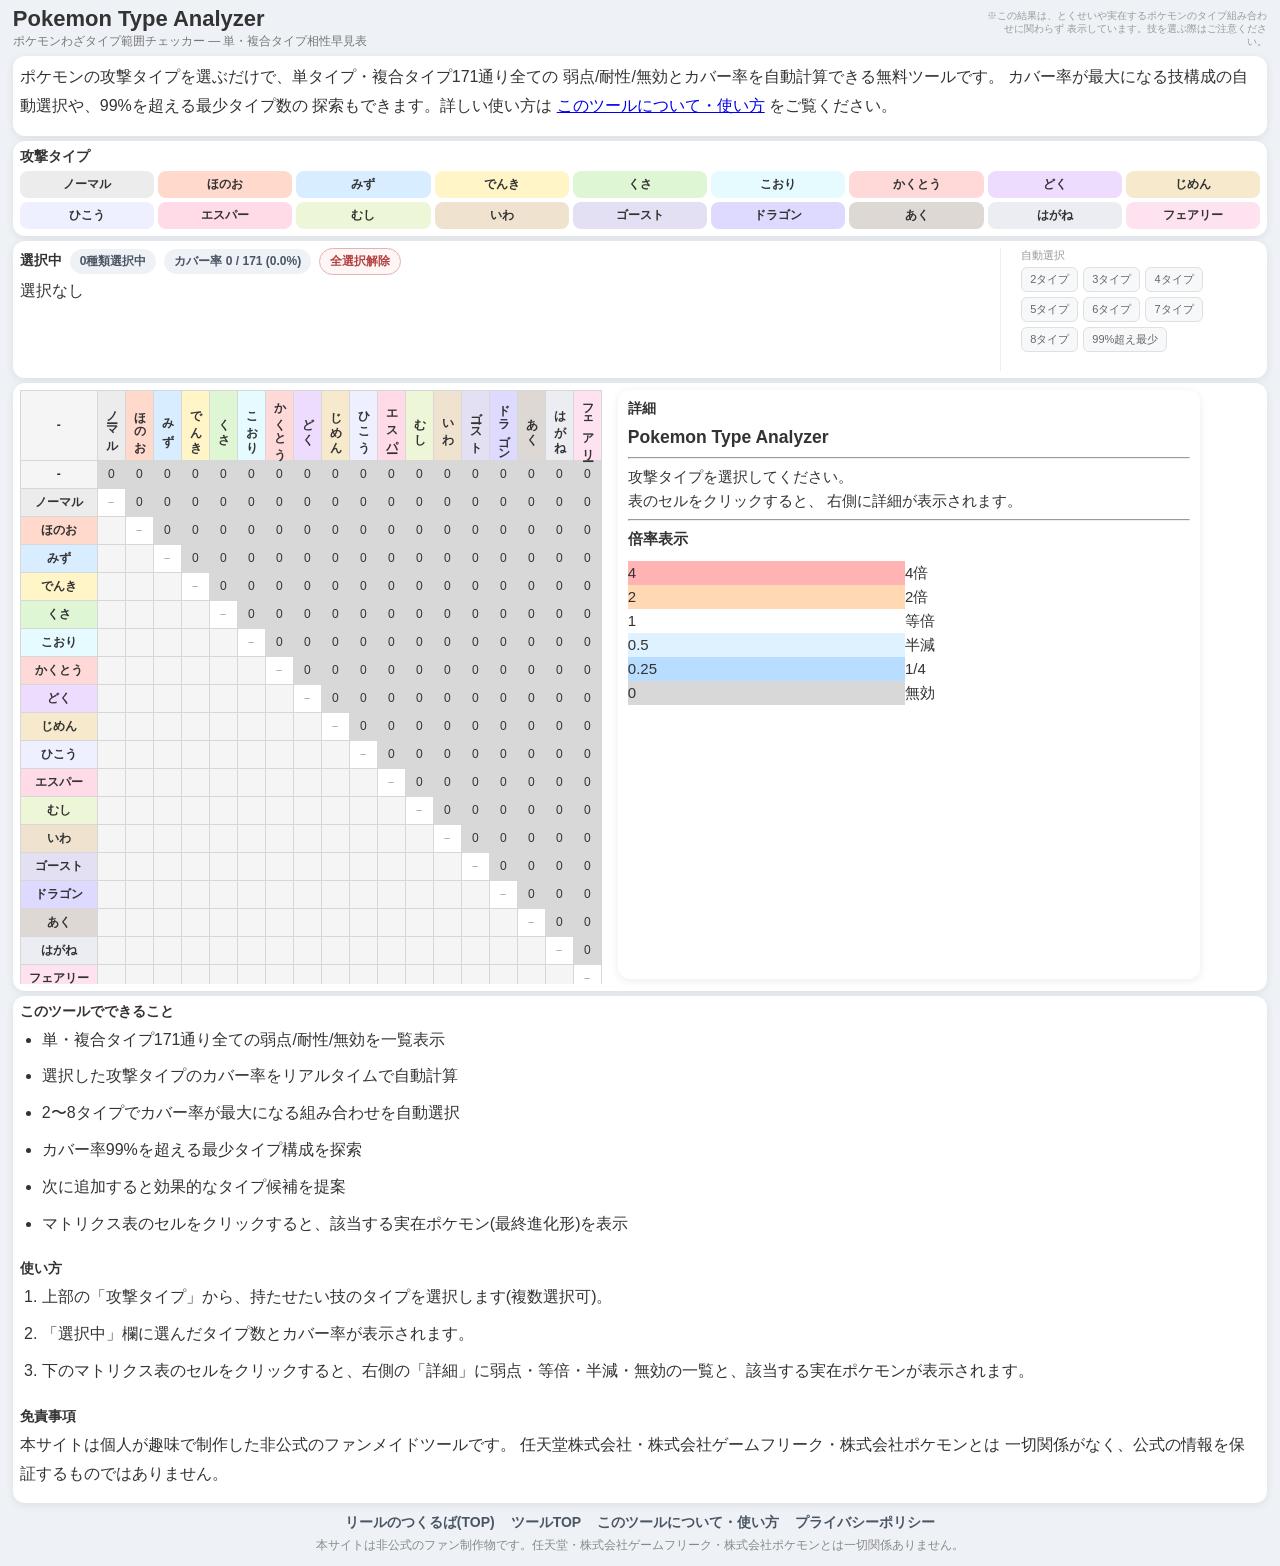
==== index.html @ 5308da20 "Highlight coverage-optimization features and suggest next best type Adds intro copy and a features/u" ====
<!DOCTYPE html>
<html lang="ja">
<head>
<meta charset="UTF-8">
<meta name="viewport" content="width=device-width, initial-scale=1.0">
<!-- Google tag (gtag.js) -->
<script async src="https://www.googletagmanager.com/gtag/js?id=G-6WRK5VPD4Z"></script>
<script>
  window.dataLayer = window.dataLayer || [];
  function gtag(){dataLayer.push(arguments);}
  gtag('js', new Date());

  gtag('config', 'G-6WRK5VPD4Z');
</script>
<title>ポケモンわざタイプ範囲チェッカー(Pokemon Type Analyzer)| 単・複合タイプ相性早見表</title>
<meta name="description" content="ポケモンわざタイプ範囲チェッカーは、単タイプ・複合タイプ171通り全ての弱点/耐性/無効とカバー率を一覧表示するだけでなく、カバー率が最大になる技構成や99%を超える最少タイプ数を自動計算できる無料ツールです。">
<meta property="og:title" content="ポケモンわざタイプ範囲チェッカー(Pokemon Type Analyzer)">
<meta property="og:description" content="タイプ相性の一覧表示に加え、カバー率が最大になる技構成を自動計算できる無料ツール。">
<meta property="og:type" content="website">
<meta property="og:locale" content="ja_JP">
<link rel="stylesheet" href="style.css">
<script async src="https://pagead2.googlesyndication.com/pagead/js/adsbygoogle.js?client=ca-pub-9344731255606661"
     crossorigin="anonymous"></script>
</head>
<body>

<div class="container">

<header>
    <div>
        <h1>Pokemon Type Analyzer</h1>
        <p class="site-subtitle">ポケモンわざタイプ範囲チェッカー — 単・複合タイプ相性早見表</p>
    </div>
    <p class="header-note">
        ※この結果は、とくせいや実在するポケモンのタイプ組み合わせに関わらず
        表示しています。技を選ぶ際はご注意ください。
    </p>
</header>

<section class="card page-content">
    <p>
        ポケモンの攻撃タイプを選ぶだけで、単タイプ・複合タイプ171通り全ての
        弱点/耐性/無効とカバー率を自動計算できる無料ツールです。
        カバー率が最大になる技構成の自動選択や、99%を超える最少タイプ数の
        探索もできます。詳しい使い方は
        <a href="about.html">このツールについて・使い方</a>
        をご覧ください。
    </p>
</section>

<section class="card">
    <h2>攻撃タイプ</h2>
    <div id="type-list"></div>
</section>

<section class="card">
    <div class="selected-panel">

        <div class="selected-main">
            <div class="selected-header">
                <h2>選択中</h2>
                <span id="selected-count" class="info-badge">0種類選択中</span>
                <span id="selected-coverage-inline" class="info-badge">カバー率 0 / 171 (0.0%)</span>
                <button id="clear-selection" class="clear-button">全選択解除</button>
            </div>
            <div id="selected-types">選択なし</div>
            <div id="suggestion-area" class="suggestion-area"></div>
        </div>

        <div class="auto-select-panel">
            <div class="auto-select-title">自動選択</div>
            <div id="auto-select-list" class="auto-select-list">
                <button class="auto-select-button" data-size="2" title="2タイプで最大カバー率">2タイプ</button>
                <button class="auto-select-button" data-size="3" title="3タイプで最大カバー率">3タイプ</button>
                <button class="auto-select-button" data-size="4" title="4タイプで最大カバー率">4タイプ</button>
                <button class="auto-select-button" data-size="5" title="5タイプで最大カバー率">5タイプ</button>
                <button class="auto-select-button" data-size="6" title="6タイプで最大カバー率">6タイプ</button>
                <button class="auto-select-button" data-size="7" title="7タイプで最大カバー率">7タイプ</button>
                <button class="auto-select-button" data-size="8" title="8タイプで最大カバー率">8タイプ</button>
                <button id="auto-select-threshold" class="auto-select-button" title="カバー率99%を超える最少構成">99%超え最少</button>
            </div>
            <p id="auto-select-status" class="auto-select-status"></p>
        </div>

    </div>
</section>

<section class="card">

    <div class="matrix-wrapper">

        <div id="matrix-panel">
            <table id="matrix-table"></table>
        </div>

        <div id="detail-panel" class="card">

            <h2>詳細</h2>

            <div id="detail">
                表のセルをクリックしてください。
            </div>

        </div>

    </div>

</section>

<section class="card page-content">

    <h2>このツールでできること</h2>
    <ul>
        <li>単・複合タイプ171通り全ての弱点/耐性/無効を一覧表示</li>
        <li>選択した攻撃タイプのカバー率をリアルタイムで自動計算</li>
        <li>2〜8タイプでカバー率が最大になる組み合わせを自動選択</li>
        <li>カバー率99%を超える最少タイプ構成を探索</li>
        <li>次に追加すると効果的なタイプ候補を提案</li>
        <li>マトリクス表のセルをクリックすると、該当する実在ポケモン(最終進化形)を表示</li>
    </ul>

    <h2>使い方</h2>
    <ol>
        <li>上部の「攻撃タイプ」から、持たせたい技のタイプを選択します(複数選択可)。</li>
        <li>「選択中」欄に選んだタイプ数とカバー率が表示されます。</li>
        <li>下のマトリクス表のセルをクリックすると、右側の「詳細」に弱点・等倍・半減・無効の一覧と、該当する実在ポケモンが表示されます。</li>
    </ol>

    <h2>免責事項</h2>
    <p>
        本サイトは個人が趣味で制作した非公式のファンメイドツールです。
        任天堂株式会社・株式会社ゲームフリーク・株式会社ポケモンとは
        一切関係がなく、公式の情報を保証するものではありません。
    </p>

</section>

<footer class="site-footer">
    <nav>
        <a href="https://riki-riki-szk.github.io/">リールのつくるば(TOP)</a>
        <a href="index.html">ツールTOP</a>
        <a href="about.html">このツールについて・使い方</a>
        <a href="privacy.html">プライバシーポリシー</a>
    </nav>
    <p class="footer-note">本サイトは非公式のファン制作物です。任天堂・株式会社ゲームフリーク・株式会社ポケモンとは一切関係ありません。</p>
</footer>

</div>

<script src="data/typeChart.js"></script>
<script src="engine.js"></script>
<script src="script.js"></script>

</body>
</html>
---- style.css ----
body{background:#eef2f7;font-family:'Yu Gothic UI','Meiryo',sans-serif;color:#333;}*{margin:0;padding:0;box-sizing:border-box}.container{width:98%;max-width:1800px;margin:6px auto}header{display:flex;flex-wrap:wrap;justify-content:space-between;align-items:center;gap:8px;margin-bottom:6px}h1{font-size:clamp(16px,3vw,22px)}.site-subtitle{font-size:clamp(10px,1.3vw,12px);color:#777;margin-top:1px}.header-note{font-size:10px;color:#999;max-width:280px;text-align:right;line-height:1.3}.card{background:#fff;margin-bottom:5px;padding:7px;border-radius:12px;box-shadow:0 2px 8px rgba(0,0,0,.08)}h2{font-size:14px;margin-bottom:5px}#type-list{display:grid;grid-template-columns:repeat(9,1fr);gap:4px}.type-button{border:none;border-radius:8px;padding:5px;cursor:pointer;font-weight:bold;transition:.15s;color:#333;font-size:12px}.type-button:hover{transform:scale(1.03)}.type-button.active{outline:3px solid #444}.normal{background:#ececec}.fire{background:#ffd9cc}.water{background:#d8edff}.electric{background:#fff5c7}.grass{background:#dff6d5}.ice{background:#e5fbff}.fighting{background:#ffd8d8}.poison{background:#eedcff}.ground{background:#f7e9cb}.flying{background:#eef0ff}.psychic{background:#ffdbe7}.bug{background:#edf7d7}.rock{background:#efe3cf}.ghost{background:#e4e0f4}.dragon{background:#ddd9ff}.dark{background:#ddd8d4}.steel{background:#ebedf2}.fairy{background:#ffe2ef}#selected-types{min-height:28px;display:flex;flex-wrap:wrap;gap:6px}.selected-chip{color:#333;border-radius:16px;padding:4px 10px;cursor:pointer;transition:.15s;font-weight:bold;font-size:13px}.selected-chip:hover{filter:brightness(0.93)}.selected-header{display:flex;flex-wrap:wrap;align-items:center;gap:8px;margin-bottom:6px}.selected-header h2{margin-bottom:0}.info-badge{background:#eef2f7;color:#4b5563;font-size:12px;font-weight:bold;padding:4px 10px;border-radius:14px;white-space:nowrap}.clear-button{border:1px solid #e0b4b4;border-radius:14px;padding:4px 10px;font-size:12px;font-weight:bold;background:#fff5f5;color:#b34343;cursor:pointer;transition:.15s;white-space:nowrap}.clear-button:hover{background:#ffe8e8}.matrix-wrapper{display:flex;gap:16px;align-items:stretch}#matrix-panel{flex:0 1 auto;overflow:auto;max-height:min(66vh,700px)}#detail-panel{flex:1;position:sticky;top:10px;max-height:min(66vh,700px);overflow:auto;padding:10px}#matrix-table{border-collapse:collapse;font-size:clamp(10px,1.2vw,12px);width:max-content}#matrix-table th,#matrix-table td{width:clamp(22px,3.1vw,28px);height:clamp(22px,3.1vw,28px);border:1px solid #d7d7d7;text-align:center;vertical-align:middle;white-space:nowrap}#matrix-table th.col-header{writing-mode:vertical-rl;text-orientation:mixed;height:auto;padding:4px 2px;letter-spacing:1px}#matrix-table th:first-child{width:auto;white-space:nowrap;padding:0 8px}#matrix-table td{cursor:pointer;user-select:none}#matrix-table td:hover{outline:2px solid #4285f4;outline-offset:-2px}#matrix-table th{position:sticky;top:0;z-index:2}#matrix-table th:first-child{left:0;z-index:3}#matrix-table td:first-child{position:sticky;left:0;font-weight:bold;z-index:1}.corner-cell{background:#f5f5f5}.multiplier4{background:#ffb3b3}.multiplier2{background:#ffd9b3}.multiplier1{background:#fff}.multiplier05{background:#dff2ff}.multiplier025{background:#b9ddff}.multiplier0{background:#d8d8d8}#detail{line-height:1.6;font-size:15px}#detail h3{margin-bottom:4px}#detail hr{margin:6px 0}.detail-group-title{font-size:13px;color:#777;margin-top:8px;margin-bottom:4px}.detail-grid{display:grid;grid-template-columns:repeat(3,1fr);gap:6px}.detail-cell{border-radius:8px;padding:6px 10px;display:flex;justify-content:space-between;align-items:center;font-size:13px;font-weight:bold;border:1px solid rgba(0,0,0,.06)}.detail-cell .detail-value{font-size:12px}.site-footer{margin-top:5px;padding:6px 0;text-align:center}.site-footer nav{display:flex;flex-wrap:wrap;justify-content:center;gap:16px;margin-bottom:5px}.site-footer nav a{color:#4b5563;text-decoration:none;font-size:14px;font-weight:bold}.site-footer nav a:hover{text-decoration:underline}.footer-note{font-size:12px;color:#888}.page-content h2{margin-top:22px}.page-content h2:first-child{margin-top:0}.page-content p,.page-content li{line-height:1.8;margin-bottom:8px}.page-content ul,.page-content ol{padding-left:22px;margin-bottom:12px}.back-link{display:inline-block;margin-bottom:12px;color:#4b5563;font-weight:bold;text-decoration:none}.back-link:hover{text-decoration:underline}.selected-panel{display:flex;gap:16px;align-items:flex-start;flex-wrap:wrap}.selected-main{flex:1;min-width:220px}.auto-select-panel{flex:0 0 auto;max-width:260px;padding-left:20px;border-left:1px solid #eee}.auto-select-title{font-size:11px;color:#999;margin-bottom:4px}.auto-select-list{display:flex;flex-wrap:wrap;gap:5px}.auto-select-button{border:1px solid #e0e0e0;border-radius:6px;padding:4px 8px;cursor:pointer;font-size:11px;background:#f7f8fa;color:#666;transition:.15s}.auto-select-button:hover{background:#eef0f4;color:#333}.auto-select-status{margin-top:5px;font-size:11px;color:#999;min-height:14px}.pokemon-list{display:flex;flex-wrap:wrap;gap:6px;margin-top:6px}.pokemon-chip{background:#eef2f7;color:#333;font-size:12px;font-weight:bold;padding:4px 10px;border-radius:14px}.pokemon-chip.more{background:transparent;color:#999;font-weight:normal}.external-note{margin-top:8px;font-size:10px;color:#aaa;line-height:1.4}.suggestion-area:empty{display:none}.suggestion-title{font-size:11px;color:#999;margin-top:8px;margin-bottom:4px}.suggestion-list{display:flex;flex-wrap:wrap;gap:6px}.suggestion-chip{border:none;border-radius:14px;padding:4px 10px;cursor:pointer;font-weight:bold;font-size:12px;color:#333;transition:.15s;display:flex;align-items:center;gap:5px}.suggestion-chip:hover{transform:scale(1.04)}.suggestion-percent{font-size:10px;font-weight:normal;color:#555;background:rgba(255,255,255,.6);padding:1px 5px;border-radius:8px}
@media (max-width:960px){
#type-list{grid-template-columns:repeat(6,1fr)}
.matrix-wrapper{flex-direction:column}
#matrix-panel{width:100%;max-width:100%;max-height:60vh}
#detail-panel{width:100%;min-width:0;position:static;top:auto;max-height:none;overflow:visible}
.selected-panel{flex-direction:column}
.auto-select-panel{max-width:100%;padding-left:0;border-left:none;border-top:1px solid #eee;padding-top:12px;width:100%}
}
@media (max-width:480px){
.container{width:100%;margin:8px auto;padding:0 8px}
h1{font-size:20px}
#type-list{grid-template-columns:repeat(auto-fill,minmax(70px,1fr))}
.header-note{max-width:100%;text-align:left}
}
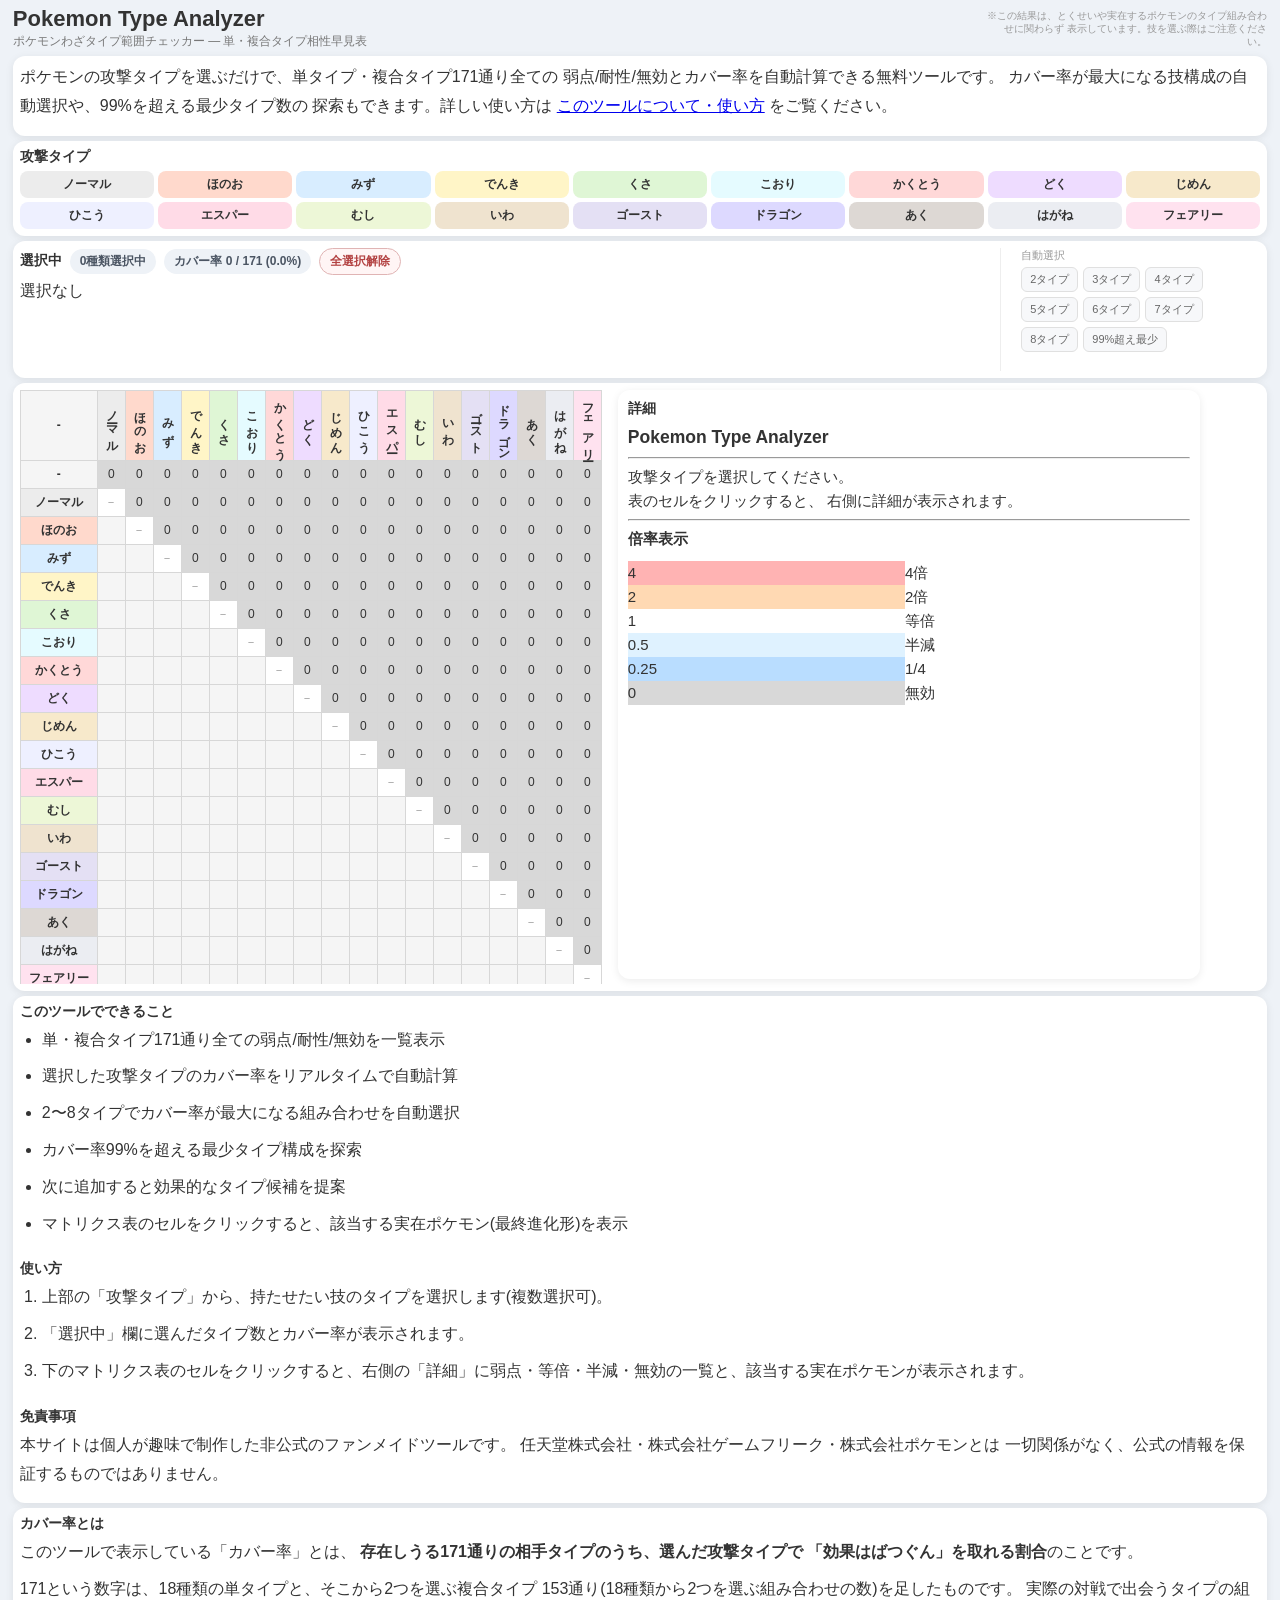
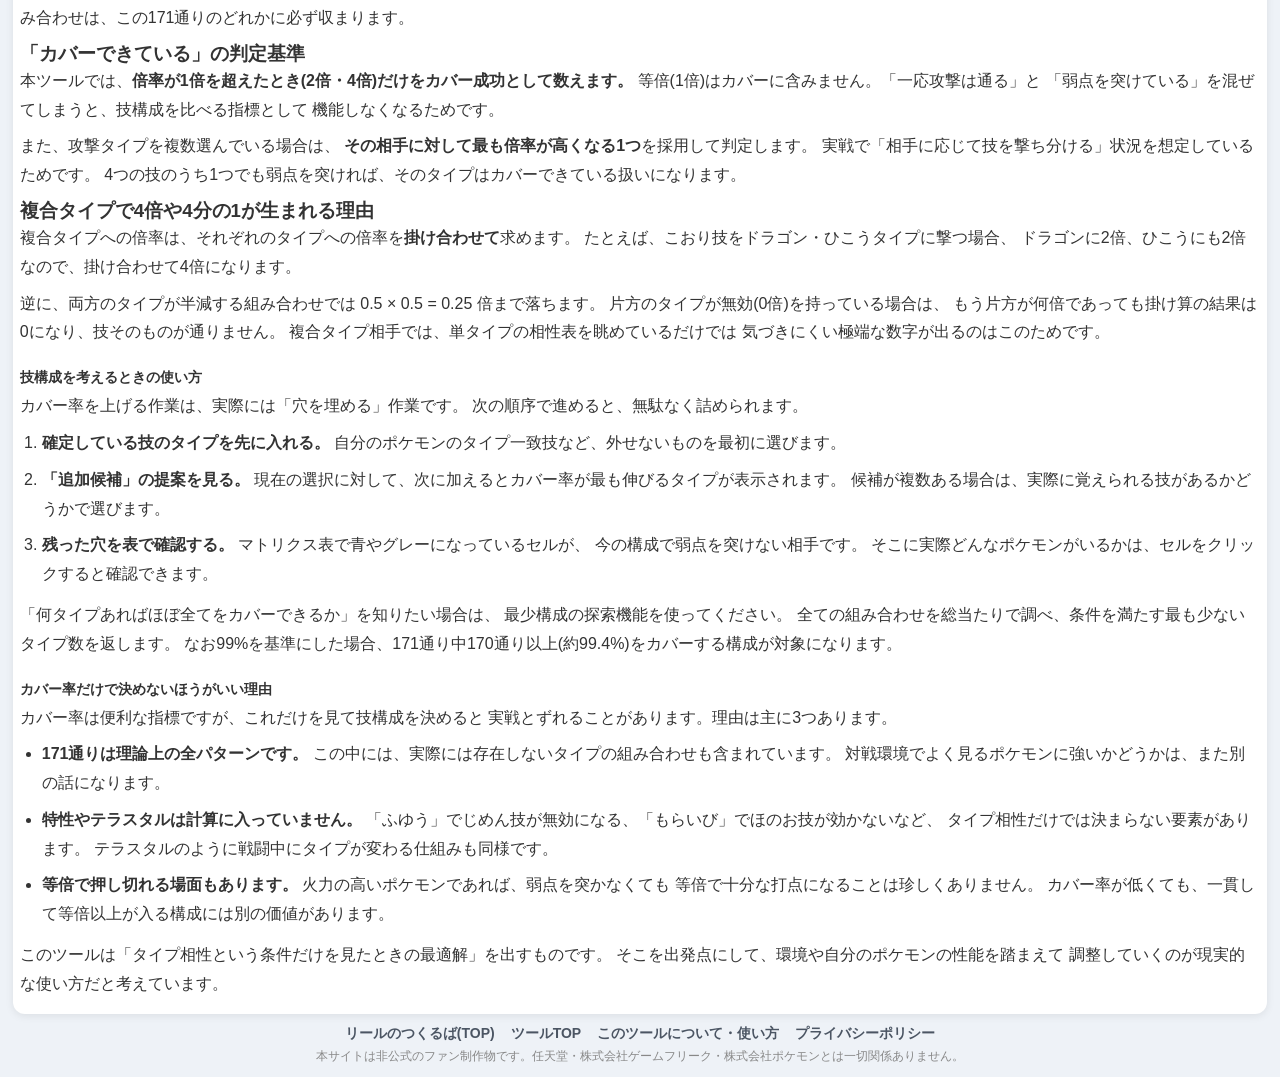
==== commit e53884a0: "ツールページにカバー率の解説を追記 AdSenseから「パブリッシャーのコンテンツを含まない画面」として ポリシー違反の指摘を受けている。ツール本体のページは読めるテキストが 929字しかなく、JSで" ====
--- a/index.html
+++ b/index.html
@@ -135,6 +135,97 @@
 
 </section>
 
+<section class="card page-content">
+
+    <h2>カバー率とは</h2>
+    <p>
+        このツールで表示している「カバー率」とは、
+        <b>存在しうる171通りの相手タイプのうち、選んだ攻撃タイプで
+        「効果はばつぐん」を取れる割合</b>のことです。
+    </p>
+    <p>
+        171という数字は、18種類の単タイプと、そこから2つを選ぶ複合タイプ
+        153通り(18種類から2つを選ぶ組み合わせの数)を足したものです。
+        実際の対戦で出会うタイプの組み合わせは、この171通りのどれかに必ず収まります。
+    </p>
+
+    <h3>「カバーできている」の判定基準</h3>
+    <p>
+        本ツールでは、<b>倍率が1倍を超えたとき(2倍・4倍)だけをカバー成功として数えます。</b>
+        等倍(1倍)はカバーに含みません。「一応攻撃は通る」と
+        「弱点を突けている」を混ぜてしまうと、技構成を比べる指標として
+        機能しなくなるためです。
+    </p>
+    <p>
+        また、攻撃タイプを複数選んでいる場合は、
+        <b>その相手に対して最も倍率が高くなる1つ</b>を採用して判定します。
+        実戦で「相手に応じて技を撃ち分ける」状況を想定しているためです。
+        4つの技のうち1つでも弱点を突ければ、そのタイプはカバーできている扱いになります。
+    </p>
+
+    <h3>複合タイプで4倍や4分の1が生まれる理由</h3>
+    <p>
+        複合タイプへの倍率は、それぞれのタイプへの倍率を<b>掛け合わせて</b>求めます。
+        たとえば、こおり技をドラゴン・ひこうタイプに撃つ場合、
+        ドラゴンに2倍、ひこうにも2倍なので、掛け合わせて4倍になります。
+    </p>
+    <p>
+        逆に、両方のタイプが半減する組み合わせでは 0.5 × 0.5 = 0.25 倍まで落ちます。
+        片方のタイプが無効(0倍)を持っている場合は、
+        もう片方が何倍であっても掛け算の結果は0になり、技そのものが通りません。
+        複合タイプ相手では、単タイプの相性表を眺めているだけでは
+        気づきにくい極端な数字が出るのはこのためです。
+    </p>
+
+    <h2>技構成を考えるときの使い方</h2>
+    <p>
+        カバー率を上げる作業は、実際には「穴を埋める」作業です。
+        次の順序で進めると、無駄なく詰められます。
+    </p>
+    <ol>
+        <li><b>確定している技のタイプを先に入れる。</b>
+            自分のポケモンのタイプ一致技など、外せないものを最初に選びます。</li>
+        <li><b>「追加候補」の提案を見る。</b>
+            現在の選択に対して、次に加えるとカバー率が最も伸びるタイプが表示されます。
+            候補が複数ある場合は、実際に覚えられる技があるかどうかで選びます。</li>
+        <li><b>残った穴を表で確認する。</b>
+            マトリクス表で青やグレーになっているセルが、
+            今の構成で弱点を突けない相手です。
+            そこに実際どんなポケモンがいるかは、セルをクリックすると確認できます。</li>
+    </ol>
+    <p>
+        「何タイプあればほぼ全てをカバーできるか」を知りたい場合は、
+        最少構成の探索機能を使ってください。
+        全ての組み合わせを総当たりで調べ、条件を満たす最も少ないタイプ数を返します。
+        なお99%を基準にした場合、171通り中170通り以上(約99.4%)をカバーする構成が対象になります。
+    </p>
+
+    <h2>カバー率だけで決めないほうがいい理由</h2>
+    <p>
+        カバー率は便利な指標ですが、これだけを見て技構成を決めると
+        実戦とずれることがあります。理由は主に3つあります。
+    </p>
+    <ul>
+        <li><b>171通りは理論上の全パターンです。</b>
+            この中には、実際には存在しないタイプの組み合わせも含まれています。
+            対戦環境でよく見るポケモンに強いかどうかは、また別の話になります。</li>
+        <li><b>特性やテラスタルは計算に入っていません。</b>
+            「ふゆう」でじめん技が無効になる、「もらいび」でほのお技が効かないなど、
+            タイプ相性だけでは決まらない要素があります。
+            テラスタルのように戦闘中にタイプが変わる仕組みも同様です。</li>
+        <li><b>等倍で押し切れる場面もあります。</b>
+            火力の高いポケモンであれば、弱点を突かなくても
+            等倍で十分な打点になることは珍しくありません。
+            カバー率が低くても、一貫して等倍以上が入る構成には別の価値があります。</li>
+    </ul>
+    <p>
+        このツールは「タイプ相性という条件だけを見たときの最適解」を出すものです。
+        そこを出発点にして、環境や自分のポケモンの性能を踏まえて
+        調整していくのが現実的な使い方だと考えています。
+    </p>
+
+</section>
+
 <footer class="site-footer">
     <nav>
         <a href="https://riki-riki-szk.github.io/">リールのつくるば(TOP)</a>
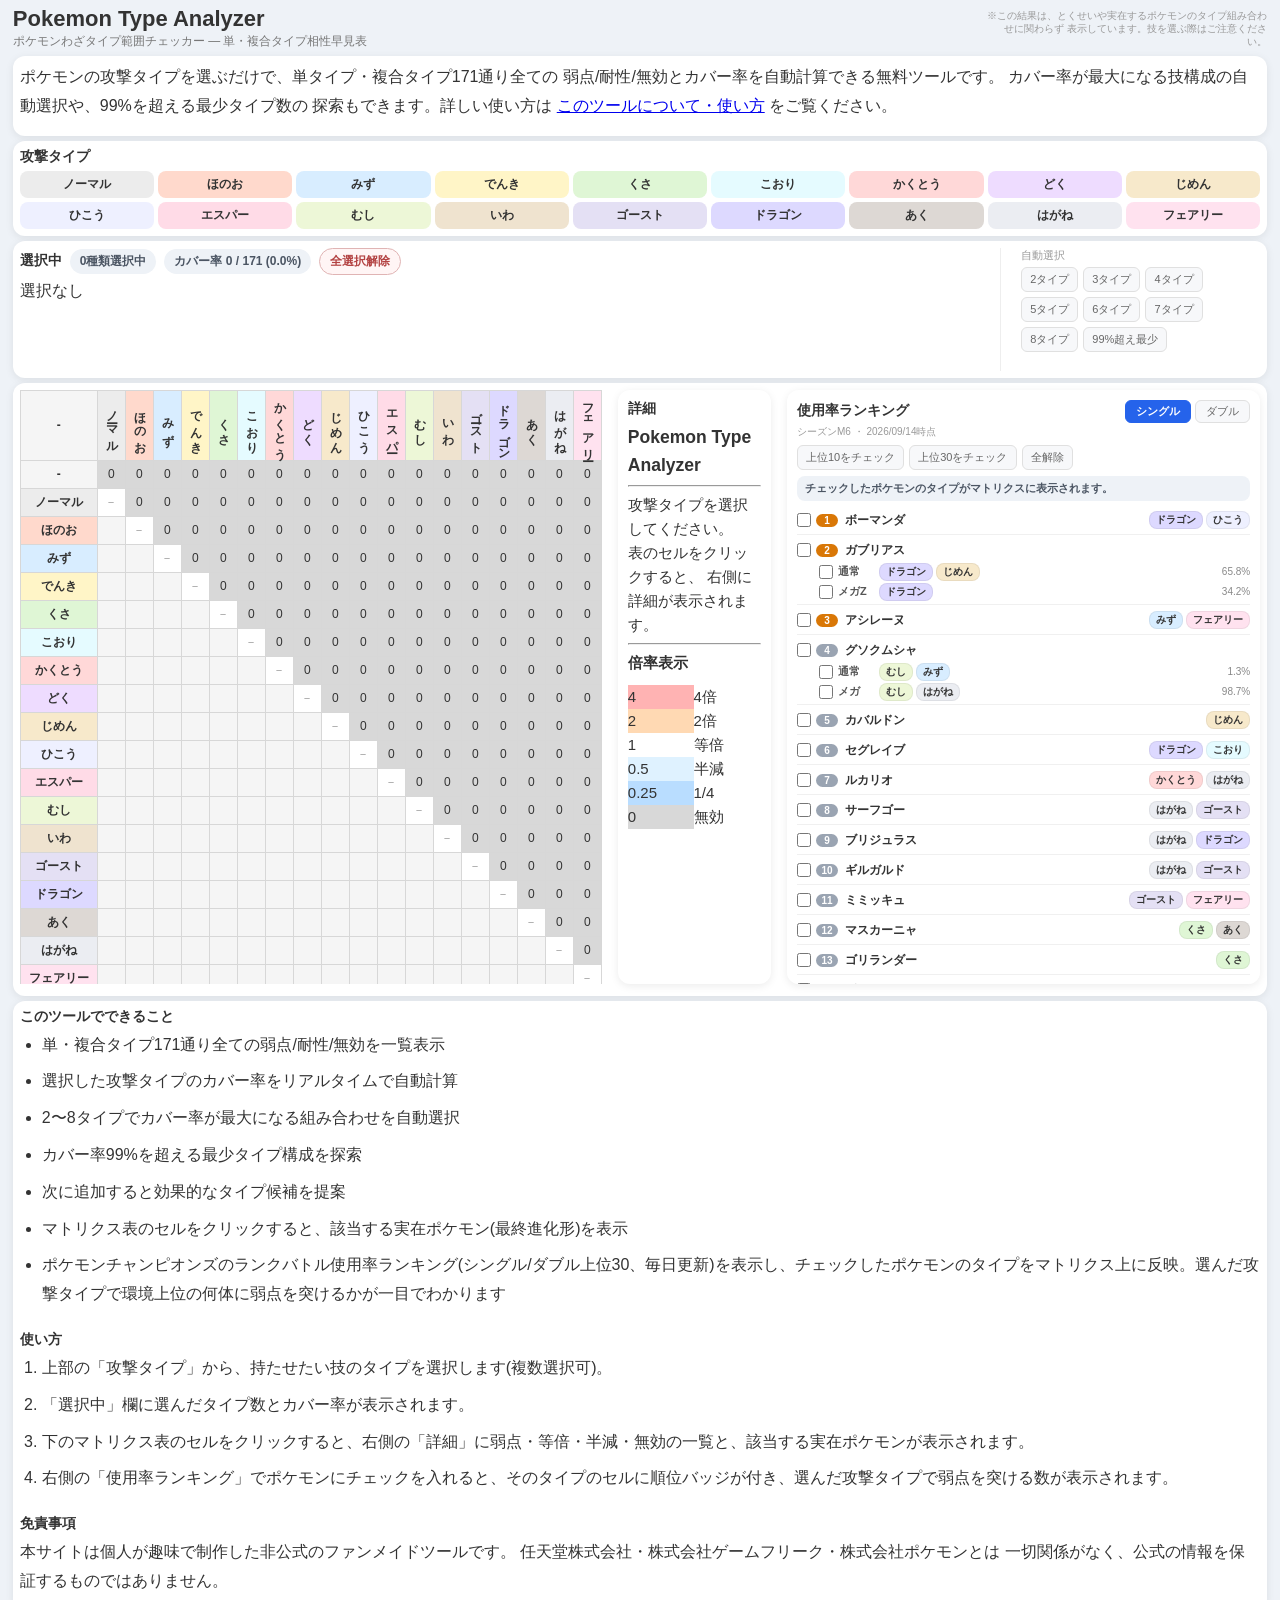
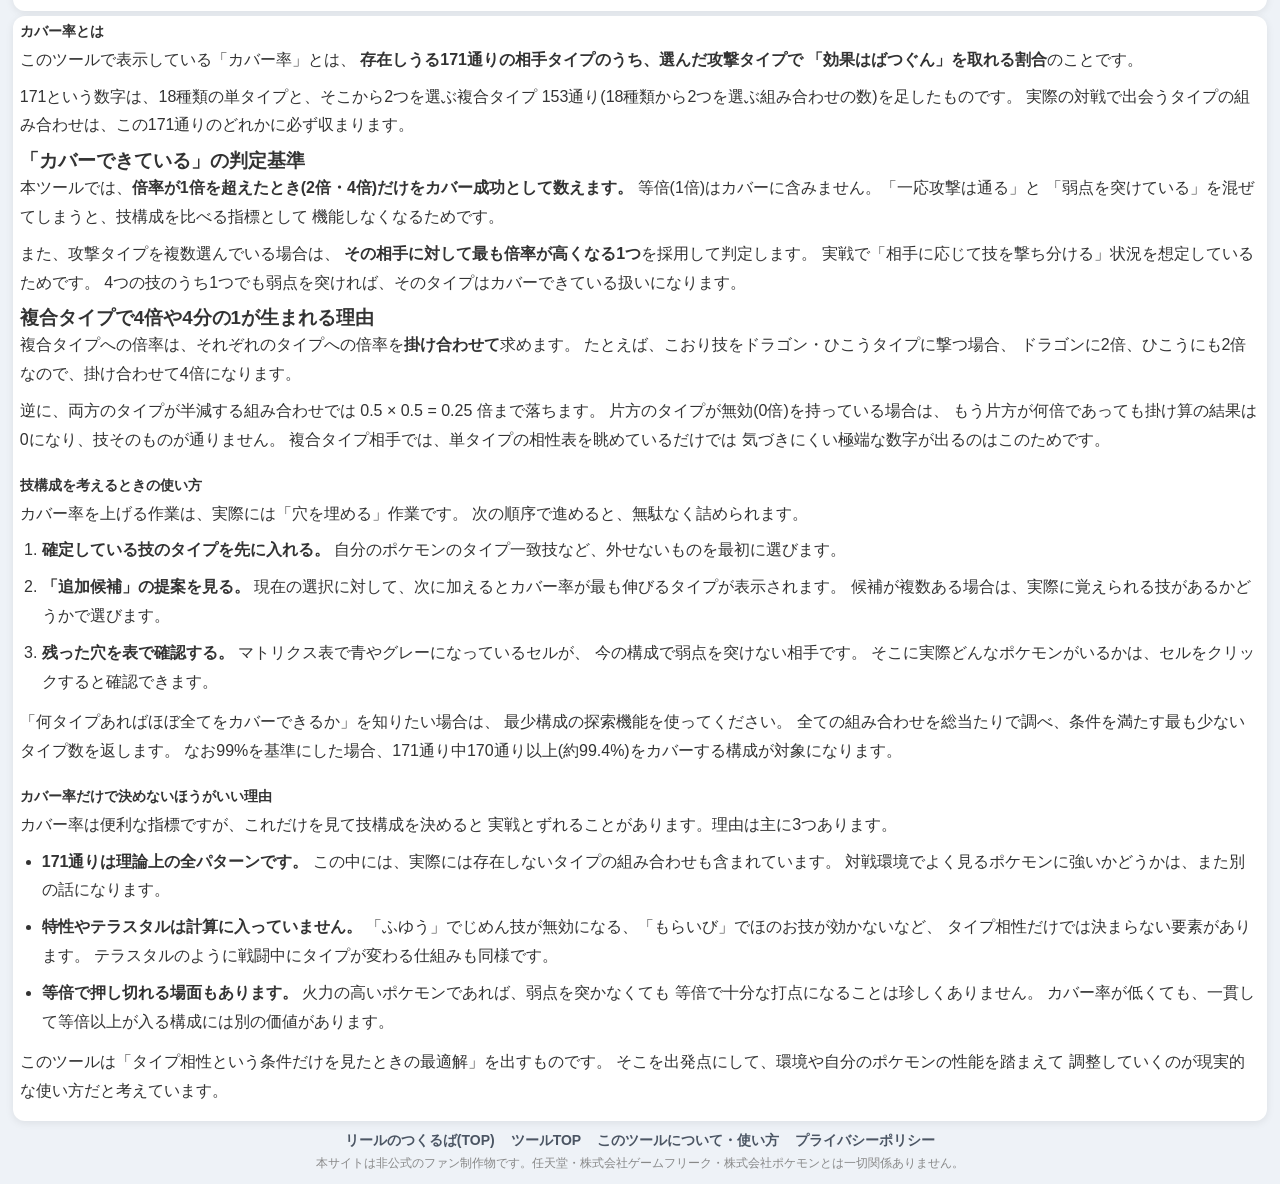
==== commit 7c7d1d86: "Add Pokemon Champions usage ranking panel linked to the matrix - scripts/build_ranking.py: fetch cha" ====
--- a/index.html
+++ b/index.html
@@ -103,6 +103,36 @@
 
         </div>
 
+        <div id="ranking-panel" class="card">
+
+            <div class="ranking-header">
+                <h2>使用率ランキング</h2>
+                <div class="ranking-tabs">
+                    <button type="button" class="ranking-tab active" data-format="singles">シングル</button>
+                    <button type="button" class="ranking-tab" data-format="doubles">ダブル</button>
+                </div>
+            </div>
+
+            <p id="ranking-meta" class="ranking-meta"></p>
+
+            <div class="ranking-actions">
+                <button type="button" class="auto-select-button" data-check-top="10">上位10をチェック</button>
+                <button type="button" class="auto-select-button" data-check-top="30">上位30をチェック</button>
+                <button type="button" id="ranking-clear" class="auto-select-button">全解除</button>
+            </div>
+
+            <p id="ranking-summary" class="ranking-summary"></p>
+
+            <div id="ranking-list" class="ranking-list">読み込み中...</div>
+
+            <p class="external-note">
+                ※ポケモンチャンピオンズのランクバトル使用率(ゲーム内バトルデータ)を
+                <a href="https://championsbattledata.com/" target="_blank" rel="noopener">championsbattledata.com</a>
+                (非公式)から毎日取得しています。通常/メガの割合はメガストーンの持ち物採用率からの推定値です。
+            </p>
+
+        </div>
+
     </div>
 
 </section>
@@ -117,6 +147,7 @@
         <li>カバー率99%を超える最少タイプ構成を探索</li>
         <li>次に追加すると効果的なタイプ候補を提案</li>
         <li>マトリクス表のセルをクリックすると、該当する実在ポケモン(最終進化形)を表示</li>
+        <li>ポケモンチャンピオンズのランクバトル使用率ランキング(シングル/ダブル上位30、毎日更新)を表示し、チェックしたポケモンのタイプをマトリクス上に反映。選んだ攻撃タイプで環境上位の何体に弱点を突けるかが一目でわかります</li>
     </ul>
 
     <h2>使い方</h2>
@@ -124,6 +155,7 @@
         <li>上部の「攻撃タイプ」から、持たせたい技のタイプを選択します(複数選択可)。</li>
         <li>「選択中」欄に選んだタイプ数とカバー率が表示されます。</li>
         <li>下のマトリクス表のセルをクリックすると、右側の「詳細」に弱点・等倍・半減・無効の一覧と、該当する実在ポケモンが表示されます。</li>
+        <li>右側の「使用率ランキング」でポケモンにチェックを入れると、そのタイプのセルに順位バッジが付き、選んだ攻撃タイプで弱点を突ける数が表示されます。</li>
     </ol>
 
     <h2>免責事項</h2>
@@ -241,6 +273,7 @@
 <script src="data/typeChart.js"></script>
 <script src="engine.js"></script>
 <script src="script.js"></script>
+<script src="ranking.js"></script>
 
 </body>
 </html>
--- a/style.css
+++ b/style.css
@@ -1,4 +1,9 @@
-body{background:#eef2f7;font-family:'Yu Gothic UI','Meiryo',sans-serif;color:#333;}*{margin:0;padding:0;box-sizing:border-box}.container{width:98%;max-width:1800px;margin:6px auto}header{display:flex;flex-wrap:wrap;justify-content:space-between;align-items:center;gap:8px;margin-bottom:6px}h1{font-size:clamp(16px,3vw,22px)}.site-subtitle{font-size:clamp(10px,1.3vw,12px);color:#777;margin-top:1px}.header-note{font-size:10px;color:#999;max-width:280px;text-align:right;line-height:1.3}.card{background:#fff;margin-bottom:5px;padding:7px;border-radius:12px;box-shadow:0 2px 8px rgba(0,0,0,.08)}h2{font-size:14px;margin-bottom:5px}#type-list{display:grid;grid-template-columns:repeat(9,1fr);gap:4px}.type-button{border:none;border-radius:8px;padding:5px;cursor:pointer;font-weight:bold;transition:.15s;color:#333;font-size:12px}.type-button:hover{transform:scale(1.03)}.type-button.active{outline:3px solid #444}.normal{background:#ececec}.fire{background:#ffd9cc}.water{background:#d8edff}.electric{background:#fff5c7}.grass{background:#dff6d5}.ice{background:#e5fbff}.fighting{background:#ffd8d8}.poison{background:#eedcff}.ground{background:#f7e9cb}.flying{background:#eef0ff}.psychic{background:#ffdbe7}.bug{background:#edf7d7}.rock{background:#efe3cf}.ghost{background:#e4e0f4}.dragon{background:#ddd9ff}.dark{background:#ddd8d4}.steel{background:#ebedf2}.fairy{background:#ffe2ef}#selected-types{min-height:28px;display:flex;flex-wrap:wrap;gap:6px}.selected-chip{color:#333;border-radius:16px;padding:4px 10px;cursor:pointer;transition:.15s;font-weight:bold;font-size:13px}.selected-chip:hover{filter:brightness(0.93)}.selected-header{display:flex;flex-wrap:wrap;align-items:center;gap:8px;margin-bottom:6px}.selected-header h2{margin-bottom:0}.info-badge{background:#eef2f7;color:#4b5563;font-size:12px;font-weight:bold;padding:4px 10px;border-radius:14px;white-space:nowrap}.clear-button{border:1px solid #e0b4b4;border-radius:14px;padding:4px 10px;font-size:12px;font-weight:bold;background:#fff5f5;color:#b34343;cursor:pointer;transition:.15s;white-space:nowrap}.clear-button:hover{background:#ffe8e8}.matrix-wrapper{display:flex;gap:16px;align-items:stretch}#matrix-panel{flex:0 1 auto;overflow:auto;max-height:min(66vh,700px)}#detail-panel{flex:1;position:sticky;top:10px;max-height:min(66vh,700px);overflow:auto;padding:10px}#matrix-table{border-collapse:collapse;font-size:clamp(10px,1.2vw,12px);width:max-content}#matrix-table th,#matrix-table td{width:clamp(22px,3.1vw,28px);height:clamp(22px,3.1vw,28px);border:1px solid #d7d7d7;text-align:center;vertical-align:middle;white-space:nowrap}#matrix-table th.col-header{writing-mode:vertical-rl;text-orientation:mixed;height:auto;padding:4px 2px;letter-spacing:1px}#matrix-table th:first-child{width:auto;white-space:nowrap;padding:0 8px}#matrix-table td{cursor:pointer;user-select:none}#matrix-table td:hover{outline:2px solid #4285f4;outline-offset:-2px}#matrix-table th{position:sticky;top:0;z-index:2}#matrix-table th:first-child{left:0;z-index:3}#matrix-table td:first-child{position:sticky;left:0;font-weight:bold;z-index:1}.corner-cell{background:#f5f5f5}.multiplier4{background:#ffb3b3}.multiplier2{background:#ffd9b3}.multiplier1{background:#fff}.multiplier05{background:#dff2ff}.multiplier025{background:#b9ddff}.multiplier0{background:#d8d8d8}#detail{line-height:1.6;font-size:15px}#detail h3{margin-bottom:4px}#detail hr{margin:6px 0}.detail-group-title{font-size:13px;color:#777;margin-top:8px;margin-bottom:4px}.detail-grid{display:grid;grid-template-columns:repeat(3,1fr);gap:6px}.detail-cell{border-radius:8px;padding:6px 10px;display:flex;justify-content:space-between;align-items:center;font-size:13px;font-weight:bold;border:1px solid rgba(0,0,0,.06)}.detail-cell .detail-value{font-size:12px}.site-footer{margin-top:5px;padding:6px 0;text-align:center}.site-footer nav{display:flex;flex-wrap:wrap;justify-content:center;gap:16px;margin-bottom:5px}.site-footer nav a{color:#4b5563;text-decoration:none;font-size:14px;font-weight:bold}.site-footer nav a:hover{text-decoration:underline}.footer-note{font-size:12px;color:#888}.page-content h2{margin-top:22px}.page-content h2:first-child{margin-top:0}.page-content p,.page-content li{line-height:1.8;margin-bottom:8px}.page-content ul,.page-content ol{padding-left:22px;margin-bottom:12px}.back-link{display:inline-block;margin-bottom:12px;color:#4b5563;font-weight:bold;text-decoration:none}.back-link:hover{text-decoration:underline}.selected-panel{display:flex;gap:16px;align-items:flex-start;flex-wrap:wrap}.selected-main{flex:1;min-width:220px}.auto-select-panel{flex:0 0 auto;max-width:260px;padding-left:20px;border-left:1px solid #eee}.auto-select-title{font-size:11px;color:#999;margin-bottom:4px}.auto-select-list{display:flex;flex-wrap:wrap;gap:5px}.auto-select-button{border:1px solid #e0e0e0;border-radius:6px;padding:4px 8px;cursor:pointer;font-size:11px;background:#f7f8fa;color:#666;transition:.15s}.auto-select-button:hover{background:#eef0f4;color:#333}.auto-select-status{margin-top:5px;font-size:11px;color:#999;min-height:14px}.pokemon-list{display:flex;flex-wrap:wrap;gap:6px;margin-top:6px}.pokemon-chip{background:#eef2f7;color:#333;font-size:12px;font-weight:bold;padding:4px 10px;border-radius:14px}.pokemon-chip.more{background:transparent;color:#999;font-weight:normal}.external-note{margin-top:8px;font-size:10px;color:#aaa;line-height:1.4}.suggestion-area:empty{display:none}.suggestion-title{font-size:11px;color:#999;margin-top:8px;margin-bottom:4px}.suggestion-list{display:flex;flex-wrap:wrap;gap:6px}.suggestion-chip{border:none;border-radius:14px;padding:4px 10px;cursor:pointer;font-weight:bold;font-size:12px;color:#333;transition:.15s;display:flex;align-items:center;gap:5px}.suggestion-chip:hover{transform:scale(1.04)}.suggestion-percent{font-size:10px;font-weight:normal;color:#555;background:rgba(255,255,255,.6);padding:1px 5px;border-radius:8px}
+body{background:#eef2f7;font-family:'Yu Gothic UI','Meiryo',sans-serif;color:#333;}*{margin:0;padding:0;box-sizing:border-box}.container{width:98%;max-width:1800px;margin:6px auto}header{display:flex;flex-wrap:wrap;justify-content:space-between;align-items:center;gap:8px;margin-bottom:6px}h1{font-size:clamp(16px,3vw,22px)}.site-subtitle{font-size:clamp(10px,1.3vw,12px);color:#777;margin-top:1px}.header-note{font-size:10px;color:#999;max-width:280px;text-align:right;line-height:1.3}.card{background:#fff;margin-bottom:5px;padding:7px;border-radius:12px;box-shadow:0 2px 8px rgba(0,0,0,.08)}h2{font-size:14px;margin-bottom:5px}#type-list{display:grid;grid-template-columns:repeat(9,1fr);gap:4px}.type-button{border:none;border-radius:8px;padding:5px;cursor:pointer;font-weight:bold;transition:.15s;color:#333;font-size:12px}.type-button:hover{transform:scale(1.03)}.type-button.active{outline:3px solid #444}.normal{background:#ececec}.fire{background:#ffd9cc}.water{background:#d8edff}.electric{background:#fff5c7}.grass{background:#dff6d5}.ice{background:#e5fbff}.fighting{background:#ffd8d8}.poison{background:#eedcff}.ground{background:#f7e9cb}.flying{background:#eef0ff}.psychic{background:#ffdbe7}.bug{background:#edf7d7}.rock{background:#efe3cf}.ghost{background:#e4e0f4}.dragon{background:#ddd9ff}.dark{background:#ddd8d4}.steel{background:#ebedf2}.fairy{background:#ffe2ef}#selected-types{min-height:28px;display:flex;flex-wrap:wrap;gap:6px}.selected-chip{color:#333;border-radius:16px;padding:4px 10px;cursor:pointer;transition:.15s;font-weight:bold;font-size:13px}.selected-chip:hover{filter:brightness(0.93)}.selected-header{display:flex;flex-wrap:wrap;align-items:center;gap:8px;margin-bottom:6px}.selected-header h2{margin-bottom:0}.info-badge{background:#eef2f7;color:#4b5563;font-size:12px;font-weight:bold;padding:4px 10px;border-radius:14px;white-space:nowrap}.clear-button{border:1px solid #e0b4b4;border-radius:14px;padding:4px 10px;font-size:12px;font-weight:bold;background:#fff5f5;color:#b34343;cursor:pointer;transition:.15s;white-space:nowrap}.clear-button:hover{background:#ffe8e8}.matrix-wrapper{display:flex;gap:16px;align-items:stretch}#matrix-panel{flex:0 1 auto;overflow:auto;max-height:min(66vh,700px)}#detail-panel{flex:1;position:sticky;top:10px;max-height:min(66vh,700px);overflow:auto;padding:10px}#matrix-table{border-collapse:collapse;font-size:clamp(10px,1.2vw,12px);width:max-content}#matrix-table th,#matrix-table td{width:clamp(22px,3.1vw,28px);height:clamp(22px,3.1vw,28px);border:1px solid #d7d7d7;text-align:center;vertical-align:middle;white-space:nowrap}#matrix-table th.col-header{writing-mode:vertical-rl;text-orientation:mixed;height:auto;padding:4px 2px;letter-spacing:1px}#matrix-table th:first-child{width:auto;white-space:nowrap;padding:0 8px}#matrix-table td{cursor:pointer;user-select:none}#matrix-table td:hover{outline:2px solid #4285f4;outline-offset:-2px}#matrix-table th{position:sticky;top:0;z-index:2}#matrix-table th:first-child{left:0;z-index:3}#matrix-table td:first-child{position:sticky;left:0;font-weight:bold;z-index:1}.corner-cell{background:#f5f5f5}.multiplier4{background:#ffb3b3}.multiplier2{background:#ffd9b3}.multiplier1{background:#fff}.multiplier05{background:#dff2ff}.multiplier025{background:#b9ddff}.multiplier0{background:#d8d8d8}#detail{line-height:1.6;font-size:15px}#detail h3{margin-bottom:4px}#detail hr{margin:6px 0}.detail-group-title{font-size:13px;color:#777;margin-top:8px;margin-bottom:4px}.detail-grid{display:grid;grid-template-columns:repeat(3,1fr);gap:6px}.detail-cell{border-radius:8px;padding:6px 10px;display:flex;justify-content:space-between;align-items:center;font-size:13px;font-weight:bold;border:1px solid rgba(0,0,0,.06)}.detail-cell .detail-value{font-size:12px}.site-footer{margin-top:5px;padding:6px 0;text-align:center}.site-footer nav{display:flex;flex-wrap:wrap;justify-content:center;gap:16px;margin-bottom:5px}.site-footer nav a{color:#4b5563;text-decoration:none;font-size:14px;font-weight:bold}.site-footer nav a:hover{text-decoration:underline}.footer-note{font-size:12px;color:#888}.page-content h2{margin-top:22px}.page-content h2:first-child{margin-top:0}.page-content p,.page-content li{line-height:1.8;margin-bottom:8px}.page-content ul,.page-content ol{padding-left:22px;margin-bottom:12px}.back-link{display:inline-block;margin-bottom:12px;color:#4b5563;font-weight:bold;text-decoration:none}.back-link:hover{text-decoration:underline}.selected-panel{display:flex;gap:16px;align-items:flex-start;flex-wrap:wrap}.selected-main{flex:1;min-width:220px}.auto-select-panel{flex:0 0 auto;max-width:260px;padding-left:20px;border-left:1px solid #eee}.auto-select-title{font-size:11px;color:#999;margin-bottom:4px}.auto-select-list{display:flex;flex-wrap:wrap;gap:5px}.auto-select-button{border:1px solid #e0e0e0;border-radius:6px;padding:4px 8px;cursor:pointer;font-size:11px;background:#f7f8fa;color:#666;transition:.15s}.auto-select-button:hover{background:#eef0f4;color:#333}.auto-select-status{margin-top:5px;font-size:11px;color:#999;min-height:14px}.pokemon-list{display:flex;flex-wrap:wrap;gap:6px;margin-top:6px}.pokemon-chip{background:#eef2f7;color:#333;font-size:12px;font-weight:bold;padding:4px 10px;border-radius:14px}.pokemon-chip.more{background:transparent;color:#999;font-weight:normal}.external-note{margin-top:8px;font-size:10px;color:#aaa;line-height:1.4}.suggestion-area:empty{display:none}.suggestion-title{font-size:11px;color:#999;margin-top:8px;margin-bottom:4px}.suggestion-list{display:flex;flex-wrap:wrap;gap:6px}.suggestion-chip{border:none;border-radius:14px;padding:4px 10px;cursor:pointer;font-weight:bold;font-size:12px;color:#333;transition:.15s;display:flex;align-items:center;gap:5px}.suggestion-chip:hover{transform:scale(1.04)}.suggestion-percent{font-size:10px;font-weight:normal;color:#555;background:rgba(255,255,255,.6);padding:1px 5px;border-radius:8px}#ranking-panel{flex:1 1 340px;min-width:300px;max-width:560px;position:sticky;top:10px;max-height:min(66vh,700px);overflow:auto;padding:10px;font-size:12px}.ranking-header{display:flex;align-items:center;justify-content:space-between;gap:8px;flex-wrap:wrap}.ranking-header h2{margin-bottom:0}.ranking-tabs{display:flex;gap:4px}.ranking-tab{border:1px solid #e0e0e0;border-radius:6px;padding:3px 10px;font-size:11px;background:#f7f8fa;color:#666;cursor:pointer;transition:.15s}.ranking-tab:hover{background:#eef0f4;color:#333}.ranking-tab.active{background:#2563eb;border-color:#2563eb;color:#fff;font-weight:bold}.ranking-meta{font-size:10px;color:#999;margin-top:2px;min-height:12px}.ranking-actions{display:flex;flex-wrap:wrap;gap:5px;margin-top:6px}.ranking-summary{font-size:11px;color:#4b5563;font-weight:bold;background:#eef2f7;border-radius:8px;padding:5px 8px;margin-top:6px;line-height:1.4}.ranking-list{display:flex;flex-direction:column;gap:2px;margin-top:6px}.ranking-row{border-bottom:1px solid #f0f0f0;padding:3px 0}.ranking-main{display:flex;align-items:center;gap:5px;flex-wrap:wrap}.ranking-check{width:14px;height:14px;margin:0;cursor:pointer;accent-color:#2563eb;flex:0 0 auto}.ranking-no{font-size:10px;font-weight:bold;color:#fff;background:#9aa4b2;border-radius:8px;min-width:22px;text-align:center;padding:1px 4px;flex:0 0 auto}.ranking-row:nth-child(-n+3) .ranking-no{background:#d97706}.ranking-name{border:none;background:none;font-size:12px;font-weight:bold;color:#333;cursor:pointer;padding:2px 2px;text-align:left;font-family:inherit}.ranking-name:hover{text-decoration:underline;color:#2563eb}.ranking-types{display:inline-flex;gap:3px;flex-wrap:wrap;margin-left:auto}.ranking-type-chip{font-size:10px;font-weight:bold;color:#333;border-radius:8px;padding:1px 6px;border:1px solid rgba(0,0,0,.06);white-space:nowrap}.ranking-forms{display:flex;flex-direction:column;gap:2px;margin:2px 0 0 22px}.ranking-form{display:flex;align-items:center;gap:5px;cursor:pointer;font-size:11px;color:#555}.ranking-form-name{font-weight:bold;min-width:36px}.ranking-form .ranking-types{margin-left:0}.ranking-rate{font-size:10px;color:#888;margin-left:auto;white-space:nowrap}#matrix-table td{position:relative}#matrix-table td.ranking-marked{box-shadow:inset 0 0 0 2px #2563eb}.ranking-mark{position:absolute;top:-1px;right:-1px;font-size:8px;line-height:1;font-weight:bold;color:#fff;background:#2563eb;border-radius:0 0 0 4px;padding:1px 3px;pointer-events:none}
+@media (max-width:1200px){
+.matrix-wrapper{flex-wrap:wrap}
+#ranking-panel{flex:1 1 100%;min-width:0;max-width:100%;position:static;top:auto;max-height:60vh}
+.ranking-list{display:grid;grid-template-columns:1fr 1fr;gap:2px 16px}
+}
 @media (max-width:960px){
 #type-list{grid-template-columns:repeat(6,1fr)}
 .matrix-wrapper{flex-direction:column}
@@ -7,6 +12,9 @@
 .selected-panel{flex-direction:column}
 .auto-select-panel{max-width:100%;padding-left:0;border-left:none;border-top:1px solid #eee;padding-top:12px;width:100%}
 }
+@media (max-width:600px){
+.ranking-list{grid-template-columns:1fr}
+}
 @media (max-width:480px){
 .container{width:100%;margin:8px auto;padding:0 8px}
 h1{font-size:20px}
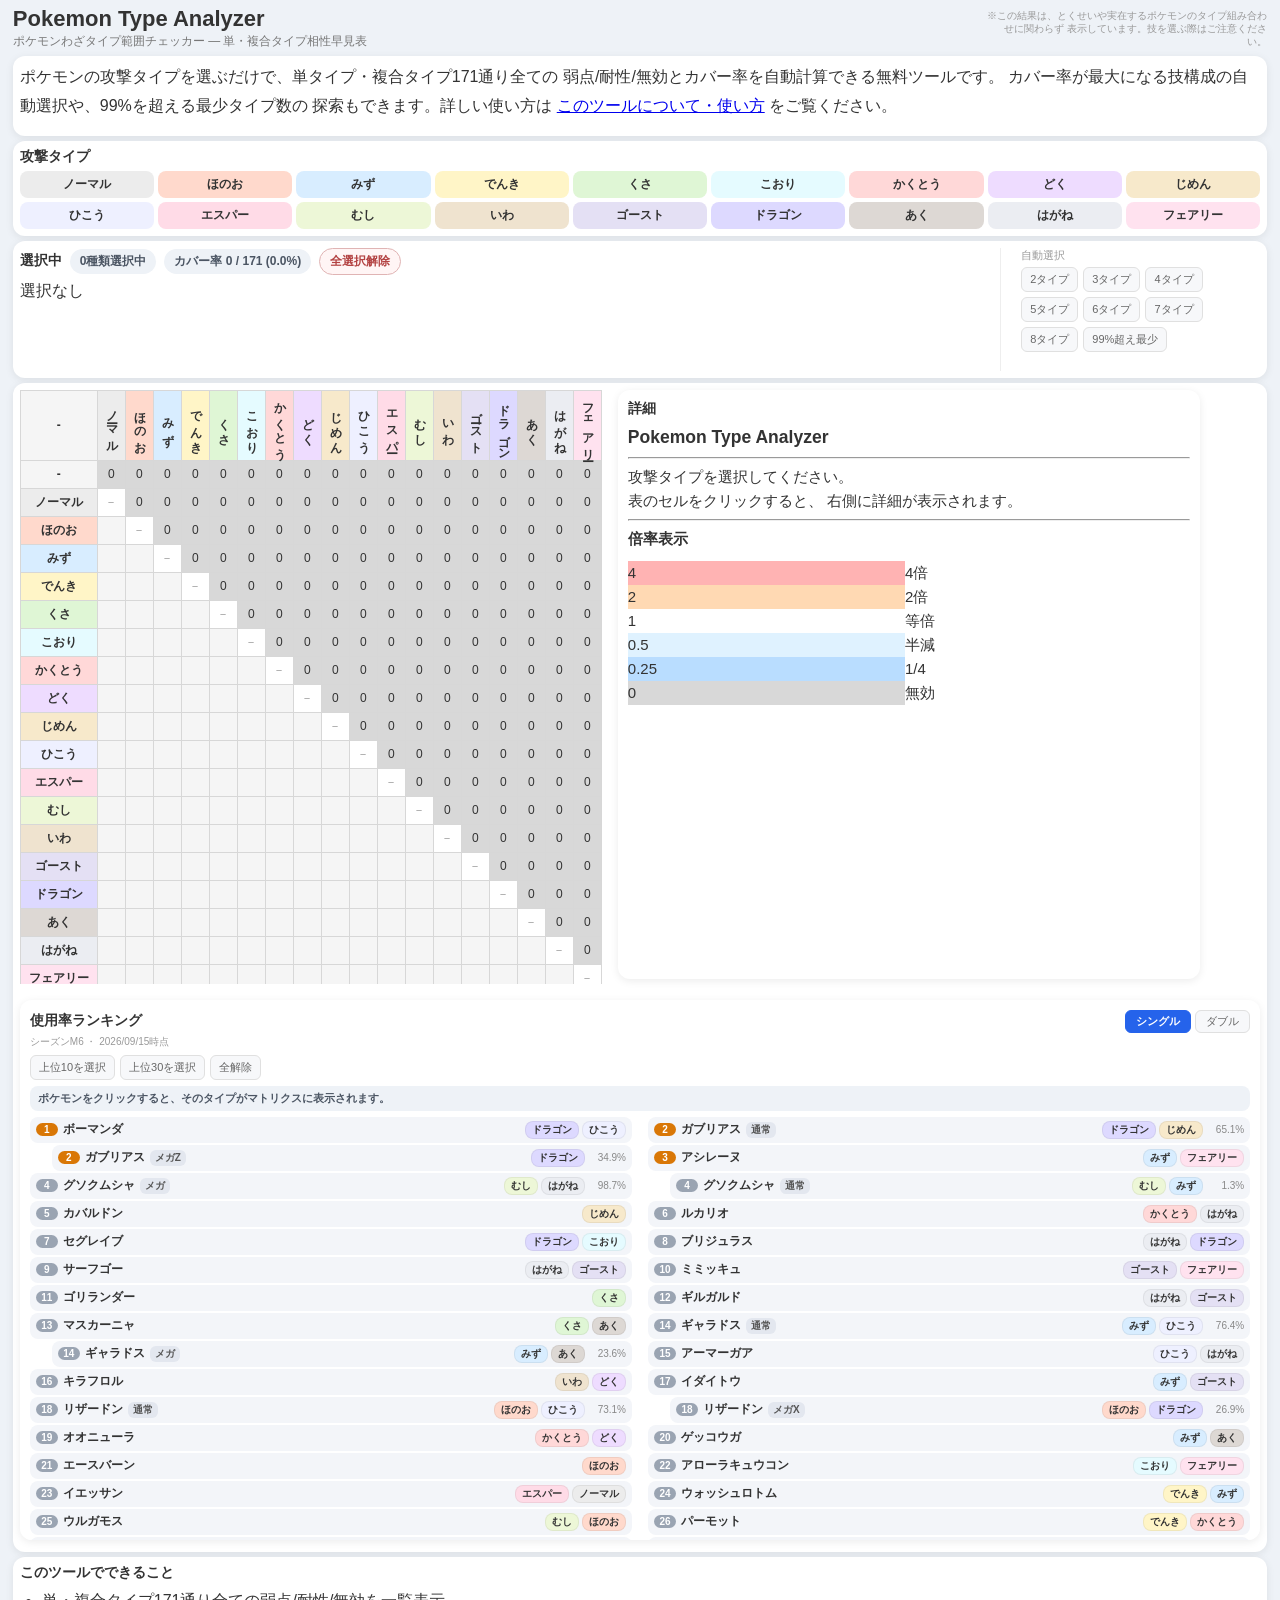
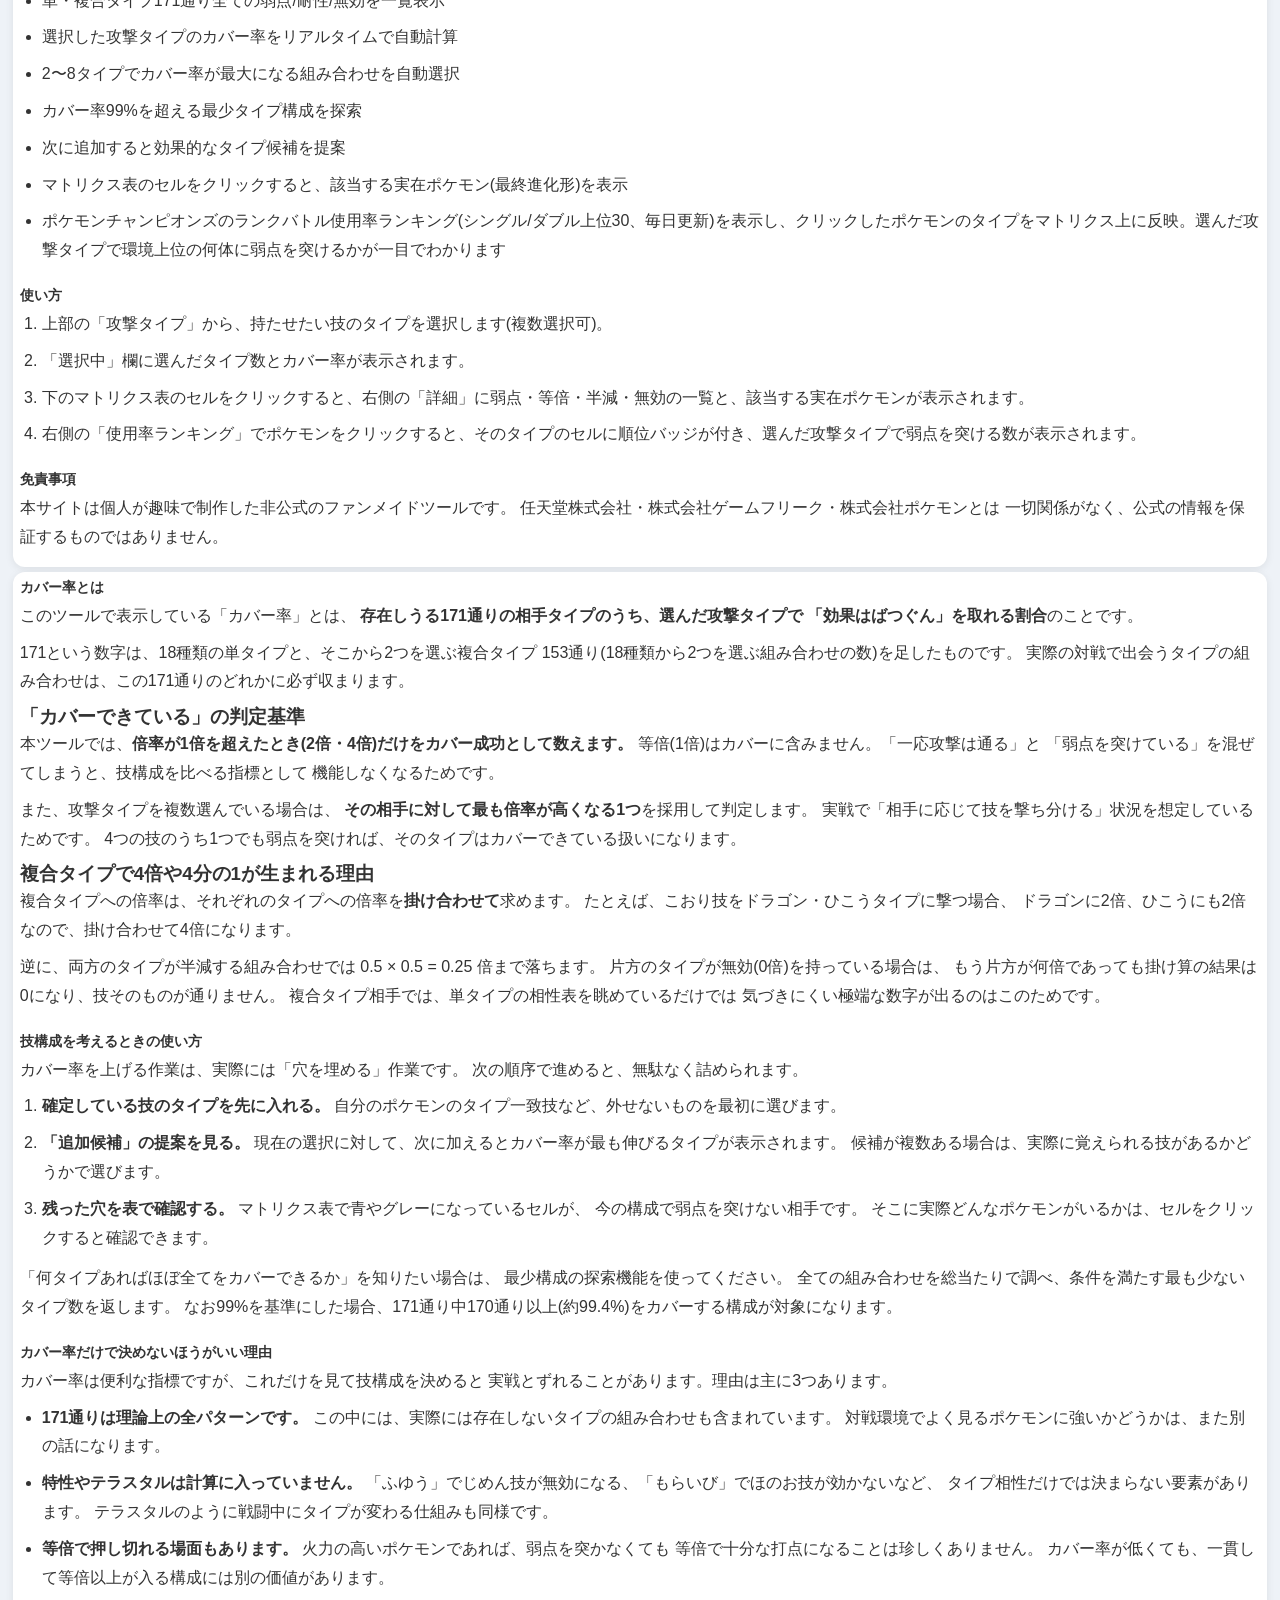
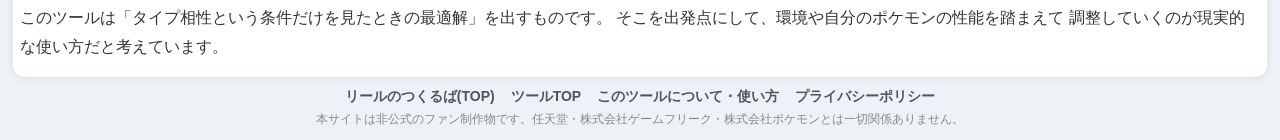
==== commit 8f1a94ec: "Switch ranking panel from checkboxes to click-toggle buttons One button per form, styled like the at" ====
--- a/index.html
+++ b/index.html
@@ -116,8 +116,8 @@
             <p id="ranking-meta" class="ranking-meta"></p>
 
             <div class="ranking-actions">
-                <button type="button" class="auto-select-button" data-check-top="10">上位10をチェック</button>
-                <button type="button" class="auto-select-button" data-check-top="30">上位30をチェック</button>
+                <button type="button" class="auto-select-button" data-check-top="10">上位10を選択</button>
+                <button type="button" class="auto-select-button" data-check-top="30">上位30を選択</button>
                 <button type="button" id="ranking-clear" class="auto-select-button">全解除</button>
             </div>
 
@@ -147,7 +147,7 @@
         <li>カバー率99%を超える最少タイプ構成を探索</li>
         <li>次に追加すると効果的なタイプ候補を提案</li>
         <li>マトリクス表のセルをクリックすると、該当する実在ポケモン(最終進化形)を表示</li>
-        <li>ポケモンチャンピオンズのランクバトル使用率ランキング(シングル/ダブル上位30、毎日更新)を表示し、チェックしたポケモンのタイプをマトリクス上に反映。選んだ攻撃タイプで環境上位の何体に弱点を突けるかが一目でわかります</li>
+        <li>ポケモンチャンピオンズのランクバトル使用率ランキング(シングル/ダブル上位30、毎日更新)を表示し、クリックしたポケモンのタイプをマトリクス上に反映。選んだ攻撃タイプで環境上位の何体に弱点を突けるかが一目でわかります</li>
     </ul>
 
     <h2>使い方</h2>
@@ -155,7 +155,7 @@
         <li>上部の「攻撃タイプ」から、持たせたい技のタイプを選択します(複数選択可)。</li>
         <li>「選択中」欄に選んだタイプ数とカバー率が表示されます。</li>
         <li>下のマトリクス表のセルをクリックすると、右側の「詳細」に弱点・等倍・半減・無効の一覧と、該当する実在ポケモンが表示されます。</li>
-        <li>右側の「使用率ランキング」でポケモンにチェックを入れると、そのタイプのセルに順位バッジが付き、選んだ攻撃タイプで弱点を突ける数が表示されます。</li>
+        <li>右側の「使用率ランキング」でポケモンをクリックすると、そのタイプのセルに順位バッジが付き、選んだ攻撃タイプで弱点を突ける数が表示されます。</li>
     </ol>
 
     <h2>免責事項</h2>
--- a/style.css
+++ b/style.css
@@ -1,5 +1,5 @@
-body{background:#eef2f7;font-family:'Yu Gothic UI','Meiryo',sans-serif;color:#333;}*{margin:0;padding:0;box-sizing:border-box}.container{width:98%;max-width:1800px;margin:6px auto}header{display:flex;flex-wrap:wrap;justify-content:space-between;align-items:center;gap:8px;margin-bottom:6px}h1{font-size:clamp(16px,3vw,22px)}.site-subtitle{font-size:clamp(10px,1.3vw,12px);color:#777;margin-top:1px}.header-note{font-size:10px;color:#999;max-width:280px;text-align:right;line-height:1.3}.card{background:#fff;margin-bottom:5px;padding:7px;border-radius:12px;box-shadow:0 2px 8px rgba(0,0,0,.08)}h2{font-size:14px;margin-bottom:5px}#type-list{display:grid;grid-template-columns:repeat(9,1fr);gap:4px}.type-button{border:none;border-radius:8px;padding:5px;cursor:pointer;font-weight:bold;transition:.15s;color:#333;font-size:12px}.type-button:hover{transform:scale(1.03)}.type-button.active{outline:3px solid #444}.normal{background:#ececec}.fire{background:#ffd9cc}.water{background:#d8edff}.electric{background:#fff5c7}.grass{background:#dff6d5}.ice{background:#e5fbff}.fighting{background:#ffd8d8}.poison{background:#eedcff}.ground{background:#f7e9cb}.flying{background:#eef0ff}.psychic{background:#ffdbe7}.bug{background:#edf7d7}.rock{background:#efe3cf}.ghost{background:#e4e0f4}.dragon{background:#ddd9ff}.dark{background:#ddd8d4}.steel{background:#ebedf2}.fairy{background:#ffe2ef}#selected-types{min-height:28px;display:flex;flex-wrap:wrap;gap:6px}.selected-chip{color:#333;border-radius:16px;padding:4px 10px;cursor:pointer;transition:.15s;font-weight:bold;font-size:13px}.selected-chip:hover{filter:brightness(0.93)}.selected-header{display:flex;flex-wrap:wrap;align-items:center;gap:8px;margin-bottom:6px}.selected-header h2{margin-bottom:0}.info-badge{background:#eef2f7;color:#4b5563;font-size:12px;font-weight:bold;padding:4px 10px;border-radius:14px;white-space:nowrap}.clear-button{border:1px solid #e0b4b4;border-radius:14px;padding:4px 10px;font-size:12px;font-weight:bold;background:#fff5f5;color:#b34343;cursor:pointer;transition:.15s;white-space:nowrap}.clear-button:hover{background:#ffe8e8}.matrix-wrapper{display:flex;gap:16px;align-items:stretch}#matrix-panel{flex:0 1 auto;overflow:auto;max-height:min(66vh,700px)}#detail-panel{flex:1;position:sticky;top:10px;max-height:min(66vh,700px);overflow:auto;padding:10px}#matrix-table{border-collapse:collapse;font-size:clamp(10px,1.2vw,12px);width:max-content}#matrix-table th,#matrix-table td{width:clamp(22px,3.1vw,28px);height:clamp(22px,3.1vw,28px);border:1px solid #d7d7d7;text-align:center;vertical-align:middle;white-space:nowrap}#matrix-table th.col-header{writing-mode:vertical-rl;text-orientation:mixed;height:auto;padding:4px 2px;letter-spacing:1px}#matrix-table th:first-child{width:auto;white-space:nowrap;padding:0 8px}#matrix-table td{cursor:pointer;user-select:none}#matrix-table td:hover{outline:2px solid #4285f4;outline-offset:-2px}#matrix-table th{position:sticky;top:0;z-index:2}#matrix-table th:first-child{left:0;z-index:3}#matrix-table td:first-child{position:sticky;left:0;font-weight:bold;z-index:1}.corner-cell{background:#f5f5f5}.multiplier4{background:#ffb3b3}.multiplier2{background:#ffd9b3}.multiplier1{background:#fff}.multiplier05{background:#dff2ff}.multiplier025{background:#b9ddff}.multiplier0{background:#d8d8d8}#detail{line-height:1.6;font-size:15px}#detail h3{margin-bottom:4px}#detail hr{margin:6px 0}.detail-group-title{font-size:13px;color:#777;margin-top:8px;margin-bottom:4px}.detail-grid{display:grid;grid-template-columns:repeat(3,1fr);gap:6px}.detail-cell{border-radius:8px;padding:6px 10px;display:flex;justify-content:space-between;align-items:center;font-size:13px;font-weight:bold;border:1px solid rgba(0,0,0,.06)}.detail-cell .detail-value{font-size:12px}.site-footer{margin-top:5px;padding:6px 0;text-align:center}.site-footer nav{display:flex;flex-wrap:wrap;justify-content:center;gap:16px;margin-bottom:5px}.site-footer nav a{color:#4b5563;text-decoration:none;font-size:14px;font-weight:bold}.site-footer nav a:hover{text-decoration:underline}.footer-note{font-size:12px;color:#888}.page-content h2{margin-top:22px}.page-content h2:first-child{margin-top:0}.page-content p,.page-content li{line-height:1.8;margin-bottom:8px}.page-content ul,.page-content ol{padding-left:22px;margin-bottom:12px}.back-link{display:inline-block;margin-bottom:12px;color:#4b5563;font-weight:bold;text-decoration:none}.back-link:hover{text-decoration:underline}.selected-panel{display:flex;gap:16px;align-items:flex-start;flex-wrap:wrap}.selected-main{flex:1;min-width:220px}.auto-select-panel{flex:0 0 auto;max-width:260px;padding-left:20px;border-left:1px solid #eee}.auto-select-title{font-size:11px;color:#999;margin-bottom:4px}.auto-select-list{display:flex;flex-wrap:wrap;gap:5px}.auto-select-button{border:1px solid #e0e0e0;border-radius:6px;padding:4px 8px;cursor:pointer;font-size:11px;background:#f7f8fa;color:#666;transition:.15s}.auto-select-button:hover{background:#eef0f4;color:#333}.auto-select-status{margin-top:5px;font-size:11px;color:#999;min-height:14px}.pokemon-list{display:flex;flex-wrap:wrap;gap:6px;margin-top:6px}.pokemon-chip{background:#eef2f7;color:#333;font-size:12px;font-weight:bold;padding:4px 10px;border-radius:14px}.pokemon-chip.more{background:transparent;color:#999;font-weight:normal}.external-note{margin-top:8px;font-size:10px;color:#aaa;line-height:1.4}.suggestion-area:empty{display:none}.suggestion-title{font-size:11px;color:#999;margin-top:8px;margin-bottom:4px}.suggestion-list{display:flex;flex-wrap:wrap;gap:6px}.suggestion-chip{border:none;border-radius:14px;padding:4px 10px;cursor:pointer;font-weight:bold;font-size:12px;color:#333;transition:.15s;display:flex;align-items:center;gap:5px}.suggestion-chip:hover{transform:scale(1.04)}.suggestion-percent{font-size:10px;font-weight:normal;color:#555;background:rgba(255,255,255,.6);padding:1px 5px;border-radius:8px}#ranking-panel{flex:1 1 340px;min-width:300px;max-width:560px;position:sticky;top:10px;max-height:min(66vh,700px);overflow:auto;padding:10px;font-size:12px}.ranking-header{display:flex;align-items:center;justify-content:space-between;gap:8px;flex-wrap:wrap}.ranking-header h2{margin-bottom:0}.ranking-tabs{display:flex;gap:4px}.ranking-tab{border:1px solid #e0e0e0;border-radius:6px;padding:3px 10px;font-size:11px;background:#f7f8fa;color:#666;cursor:pointer;transition:.15s}.ranking-tab:hover{background:#eef0f4;color:#333}.ranking-tab.active{background:#2563eb;border-color:#2563eb;color:#fff;font-weight:bold}.ranking-meta{font-size:10px;color:#999;margin-top:2px;min-height:12px}.ranking-actions{display:flex;flex-wrap:wrap;gap:5px;margin-top:6px}.ranking-summary{font-size:11px;color:#4b5563;font-weight:bold;background:#eef2f7;border-radius:8px;padding:5px 8px;margin-top:6px;line-height:1.4}.ranking-list{display:flex;flex-direction:column;gap:2px;margin-top:6px}.ranking-row{border-bottom:1px solid #f0f0f0;padding:3px 0}.ranking-main{display:flex;align-items:center;gap:5px;flex-wrap:wrap}.ranking-check{width:14px;height:14px;margin:0;cursor:pointer;accent-color:#2563eb;flex:0 0 auto}.ranking-no{font-size:10px;font-weight:bold;color:#fff;background:#9aa4b2;border-radius:8px;min-width:22px;text-align:center;padding:1px 4px;flex:0 0 auto}.ranking-row:nth-child(-n+3) .ranking-no{background:#d97706}.ranking-name{border:none;background:none;font-size:12px;font-weight:bold;color:#333;cursor:pointer;padding:2px 2px;text-align:left;font-family:inherit}.ranking-name:hover{text-decoration:underline;color:#2563eb}.ranking-types{display:inline-flex;gap:3px;flex-wrap:wrap;margin-left:auto}.ranking-type-chip{font-size:10px;font-weight:bold;color:#333;border-radius:8px;padding:1px 6px;border:1px solid rgba(0,0,0,.06);white-space:nowrap}.ranking-forms{display:flex;flex-direction:column;gap:2px;margin:2px 0 0 22px}.ranking-form{display:flex;align-items:center;gap:5px;cursor:pointer;font-size:11px;color:#555}.ranking-form-name{font-weight:bold;min-width:36px}.ranking-form .ranking-types{margin-left:0}.ranking-rate{font-size:10px;color:#888;margin-left:auto;white-space:nowrap}#matrix-table td{position:relative}#matrix-table td.ranking-marked{box-shadow:inset 0 0 0 2px #2563eb}.ranking-mark{position:absolute;top:-1px;right:-1px;font-size:8px;line-height:1;font-weight:bold;color:#fff;background:#2563eb;border-radius:0 0 0 4px;padding:1px 3px;pointer-events:none}
-@media (max-width:1200px){
+body{background:#eef2f7;font-family:'Yu Gothic UI','Meiryo',sans-serif;color:#333;}*{margin:0;padding:0;box-sizing:border-box}.container{width:98%;max-width:1800px;margin:6px auto}header{display:flex;flex-wrap:wrap;justify-content:space-between;align-items:center;gap:8px;margin-bottom:6px}h1{font-size:clamp(16px,3vw,22px)}.site-subtitle{font-size:clamp(10px,1.3vw,12px);color:#777;margin-top:1px}.header-note{font-size:10px;color:#999;max-width:280px;text-align:right;line-height:1.3}.card{background:#fff;margin-bottom:5px;padding:7px;border-radius:12px;box-shadow:0 2px 8px rgba(0,0,0,.08)}h2{font-size:14px;margin-bottom:5px}#type-list{display:grid;grid-template-columns:repeat(9,1fr);gap:4px}.type-button{border:none;border-radius:8px;padding:5px;cursor:pointer;font-weight:bold;transition:.15s;color:#333;font-size:12px}.type-button:hover{transform:scale(1.03)}.type-button.active{outline:3px solid #444}.normal{background:#ececec}.fire{background:#ffd9cc}.water{background:#d8edff}.electric{background:#fff5c7}.grass{background:#dff6d5}.ice{background:#e5fbff}.fighting{background:#ffd8d8}.poison{background:#eedcff}.ground{background:#f7e9cb}.flying{background:#eef0ff}.psychic{background:#ffdbe7}.bug{background:#edf7d7}.rock{background:#efe3cf}.ghost{background:#e4e0f4}.dragon{background:#ddd9ff}.dark{background:#ddd8d4}.steel{background:#ebedf2}.fairy{background:#ffe2ef}#selected-types{min-height:28px;display:flex;flex-wrap:wrap;gap:6px}.selected-chip{color:#333;border-radius:16px;padding:4px 10px;cursor:pointer;transition:.15s;font-weight:bold;font-size:13px}.selected-chip:hover{filter:brightness(0.93)}.selected-header{display:flex;flex-wrap:wrap;align-items:center;gap:8px;margin-bottom:6px}.selected-header h2{margin-bottom:0}.info-badge{background:#eef2f7;color:#4b5563;font-size:12px;font-weight:bold;padding:4px 10px;border-radius:14px;white-space:nowrap}.clear-button{border:1px solid #e0b4b4;border-radius:14px;padding:4px 10px;font-size:12px;font-weight:bold;background:#fff5f5;color:#b34343;cursor:pointer;transition:.15s;white-space:nowrap}.clear-button:hover{background:#ffe8e8}.matrix-wrapper{display:flex;gap:16px;align-items:stretch}#matrix-panel{flex:0 1 auto;overflow:auto;max-height:min(66vh,700px)}#detail-panel{flex:1;position:sticky;top:10px;max-height:min(66vh,700px);overflow:auto;padding:10px}#matrix-table{border-collapse:collapse;font-size:clamp(10px,1.2vw,12px);width:max-content}#matrix-table th,#matrix-table td{width:clamp(22px,3.1vw,28px);height:clamp(22px,3.1vw,28px);border:1px solid #d7d7d7;text-align:center;vertical-align:middle;white-space:nowrap}#matrix-table th.col-header{writing-mode:vertical-rl;text-orientation:mixed;height:auto;padding:4px 2px;letter-spacing:1px}#matrix-table th:first-child{width:auto;white-space:nowrap;padding:0 8px}#matrix-table td{cursor:pointer;user-select:none}#matrix-table td:hover{outline:2px solid #4285f4;outline-offset:-2px}#matrix-table th{position:sticky;top:0;z-index:2}#matrix-table th:first-child{left:0;z-index:3}#matrix-table td:first-child{position:sticky;left:0;font-weight:bold;z-index:1}.corner-cell{background:#f5f5f5}.multiplier4{background:#ffb3b3}.multiplier2{background:#ffd9b3}.multiplier1{background:#fff}.multiplier05{background:#dff2ff}.multiplier025{background:#b9ddff}.multiplier0{background:#d8d8d8}#detail{line-height:1.6;font-size:15px}#detail h3{margin-bottom:4px}#detail hr{margin:6px 0}.detail-group-title{font-size:13px;color:#777;margin-top:8px;margin-bottom:4px}.detail-grid{display:grid;grid-template-columns:repeat(3,1fr);gap:6px}.detail-cell{border-radius:8px;padding:6px 10px;display:flex;justify-content:space-between;align-items:center;font-size:13px;font-weight:bold;border:1px solid rgba(0,0,0,.06)}.detail-cell .detail-value{font-size:12px}.site-footer{margin-top:5px;padding:6px 0;text-align:center}.site-footer nav{display:flex;flex-wrap:wrap;justify-content:center;gap:16px;margin-bottom:5px}.site-footer nav a{color:#4b5563;text-decoration:none;font-size:14px;font-weight:bold}.site-footer nav a:hover{text-decoration:underline}.footer-note{font-size:12px;color:#888}.page-content h2{margin-top:22px}.page-content h2:first-child{margin-top:0}.page-content p,.page-content li{line-height:1.8;margin-bottom:8px}.page-content ul,.page-content ol{padding-left:22px;margin-bottom:12px}.back-link{display:inline-block;margin-bottom:12px;color:#4b5563;font-weight:bold;text-decoration:none}.back-link:hover{text-decoration:underline}.selected-panel{display:flex;gap:16px;align-items:flex-start;flex-wrap:wrap}.selected-main{flex:1;min-width:220px}.auto-select-panel{flex:0 0 auto;max-width:260px;padding-left:20px;border-left:1px solid #eee}.auto-select-title{font-size:11px;color:#999;margin-bottom:4px}.auto-select-list{display:flex;flex-wrap:wrap;gap:5px}.auto-select-button{border:1px solid #e0e0e0;border-radius:6px;padding:4px 8px;cursor:pointer;font-size:11px;background:#f7f8fa;color:#666;transition:.15s}.auto-select-button:hover{background:#eef0f4;color:#333}.auto-select-status{margin-top:5px;font-size:11px;color:#999;min-height:14px}.pokemon-list{display:flex;flex-wrap:wrap;gap:6px;margin-top:6px}.pokemon-chip{background:#eef2f7;color:#333;font-size:12px;font-weight:bold;padding:4px 10px;border-radius:14px}.pokemon-chip.more{background:transparent;color:#999;font-weight:normal}.external-note{margin-top:8px;font-size:10px;color:#aaa;line-height:1.4}.suggestion-area:empty{display:none}.suggestion-title{font-size:11px;color:#999;margin-top:8px;margin-bottom:4px}.suggestion-list{display:flex;flex-wrap:wrap;gap:6px}.suggestion-chip{border:none;border-radius:14px;padding:4px 10px;cursor:pointer;font-weight:bold;font-size:12px;color:#333;transition:.15s;display:flex;align-items:center;gap:5px}.suggestion-chip:hover{transform:scale(1.04)}.suggestion-percent{font-size:10px;font-weight:normal;color:#555;background:rgba(255,255,255,.6);padding:1px 5px;border-radius:8px}#ranking-panel{flex:0 1 400px;min-width:340px;position:sticky;top:10px;max-height:min(66vh,700px);overflow:auto;padding:10px;font-size:12px}.ranking-header{display:flex;align-items:center;justify-content:space-between;gap:8px;flex-wrap:wrap}.ranking-header h2{margin-bottom:0}.ranking-tabs{display:flex;gap:4px}.ranking-tab{border:1px solid #e0e0e0;border-radius:6px;padding:3px 10px;font-size:11px;background:#f7f8fa;color:#666;cursor:pointer;transition:.15s}.ranking-tab:hover{background:#eef0f4;color:#333}.ranking-tab.active{background:#2563eb;border-color:#2563eb;color:#fff;font-weight:bold}.ranking-meta{font-size:10px;color:#999;margin-top:2px;min-height:12px}.ranking-actions{display:flex;flex-wrap:wrap;gap:5px;margin-top:6px}.ranking-summary{font-size:11px;color:#4b5563;font-weight:bold;background:#eef2f7;border-radius:8px;padding:5px 8px;margin-top:6px;line-height:1.4}.ranking-list{display:flex;flex-direction:column;gap:3px;margin-top:6px}.ranking-item{display:flex;align-items:center;gap:5px;flex-wrap:wrap;width:100%;border:none;border-radius:8px;padding:4px 6px;background:#f3f5f9;color:#333;cursor:pointer;font-family:inherit;font-size:12px;text-align:left;transition:.15s}.ranking-item:hover{background:#e9edf5;transform:scale(1.01)}.ranking-item.active{outline:3px solid #444;background:#fff}.ranking-item-sub{margin-left:22px;width:calc(100% - 22px)}.ranking-no{font-size:10px;font-weight:bold;color:#fff;background:#9aa4b2;border-radius:8px;min-width:22px;text-align:center;padding:1px 4px;flex:0 0 auto}.ranking-no-top{background:#d97706}.ranking-name{font-weight:bold}.ranking-form-name{font-size:10px;font-weight:bold;color:#555;background:#e3e7ef;border-radius:6px;padding:1px 5px}.ranking-types{display:inline-flex;gap:3px;flex-wrap:wrap;margin-left:auto}.ranking-type-chip{font-size:10px;font-weight:bold;color:#333;border-radius:8px;padding:1px 6px;border:1px solid rgba(0,0,0,.06);white-space:nowrap}.ranking-rate{font-size:10px;color:#888;white-space:nowrap;min-width:36px;text-align:right}#matrix-table td{position:relative}#matrix-table td.ranking-marked{box-shadow:inset 0 0 0 2px #2563eb}.ranking-mark{position:absolute;top:-1px;right:-1px;font-size:8px;line-height:1;font-weight:bold;color:#fff;background:#2563eb;border-radius:0 0 0 4px;padding:1px 3px;pointer-events:none}
+@media (max-width:1400px){
 .matrix-wrapper{flex-wrap:wrap}
 #ranking-panel{flex:1 1 100%;min-width:0;max-width:100%;position:static;top:auto;max-height:60vh}
 .ranking-list{display:grid;grid-template-columns:1fr 1fr;gap:2px 16px}
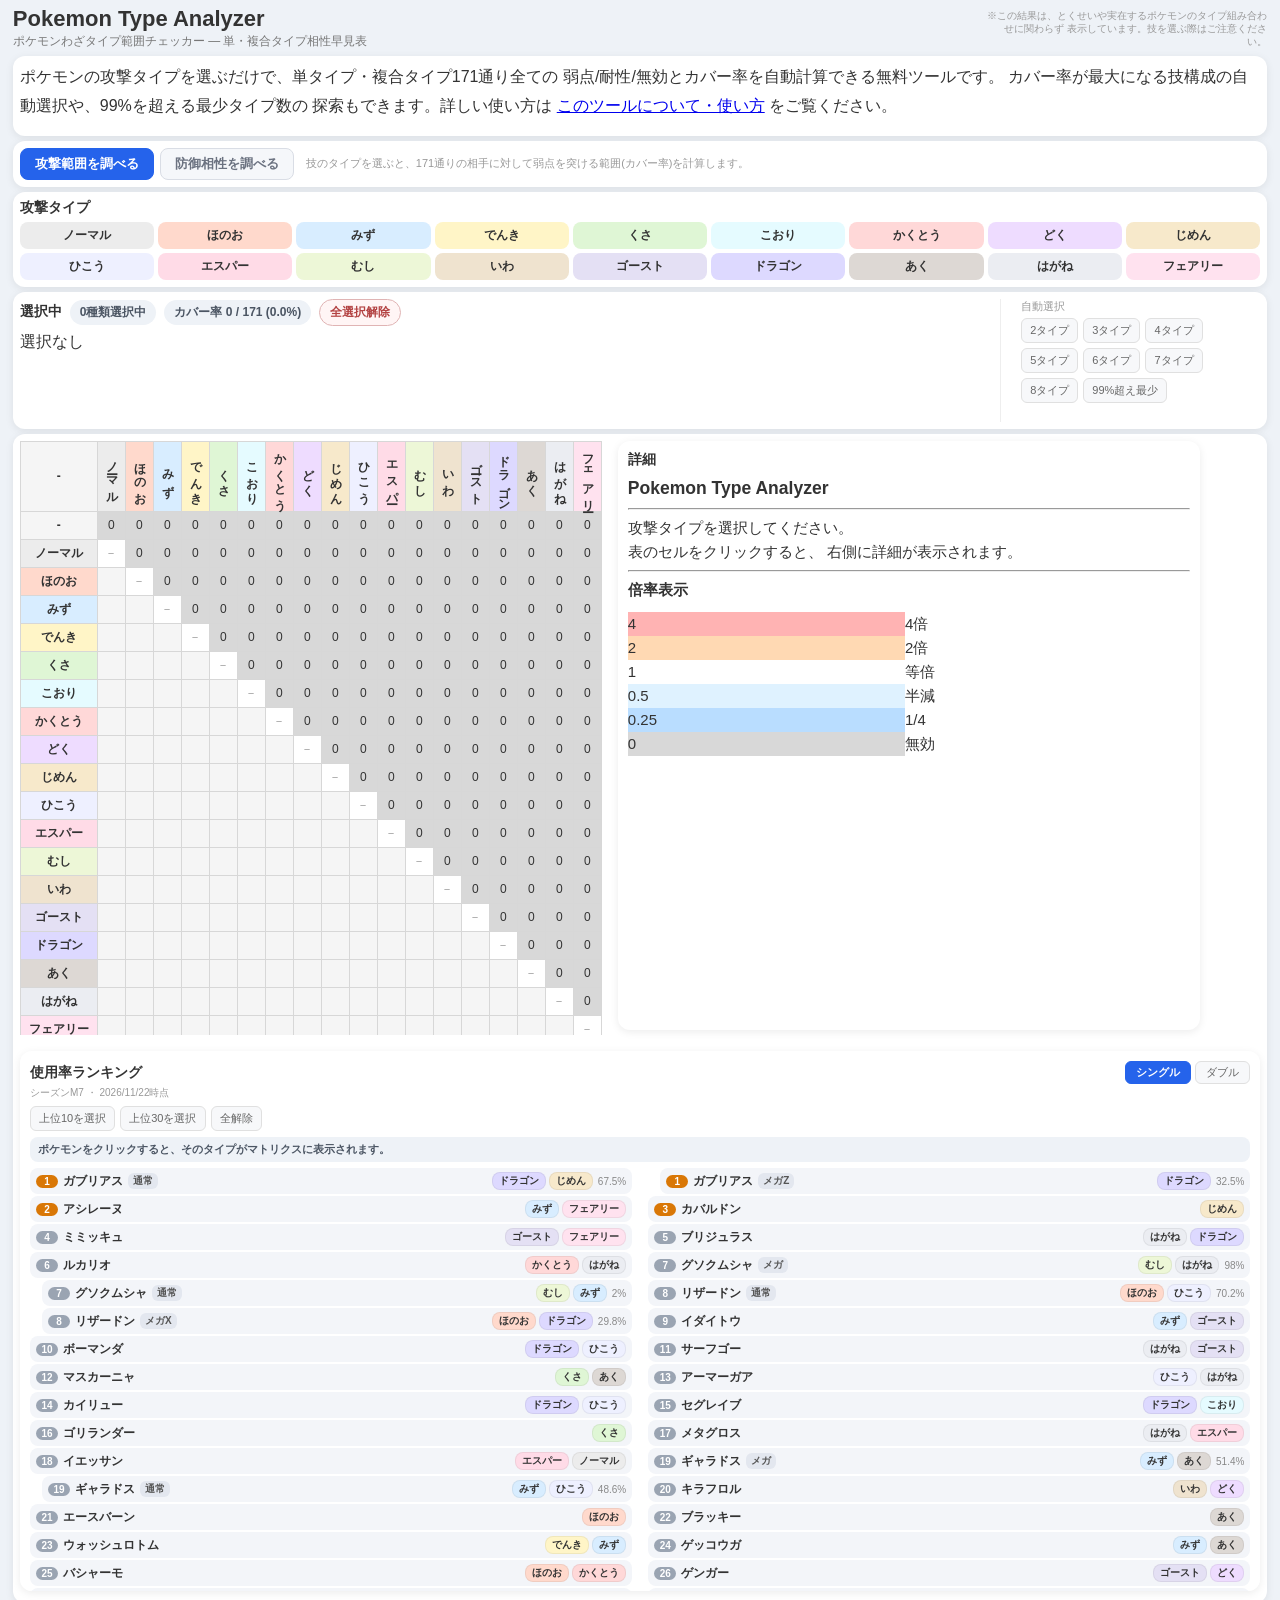
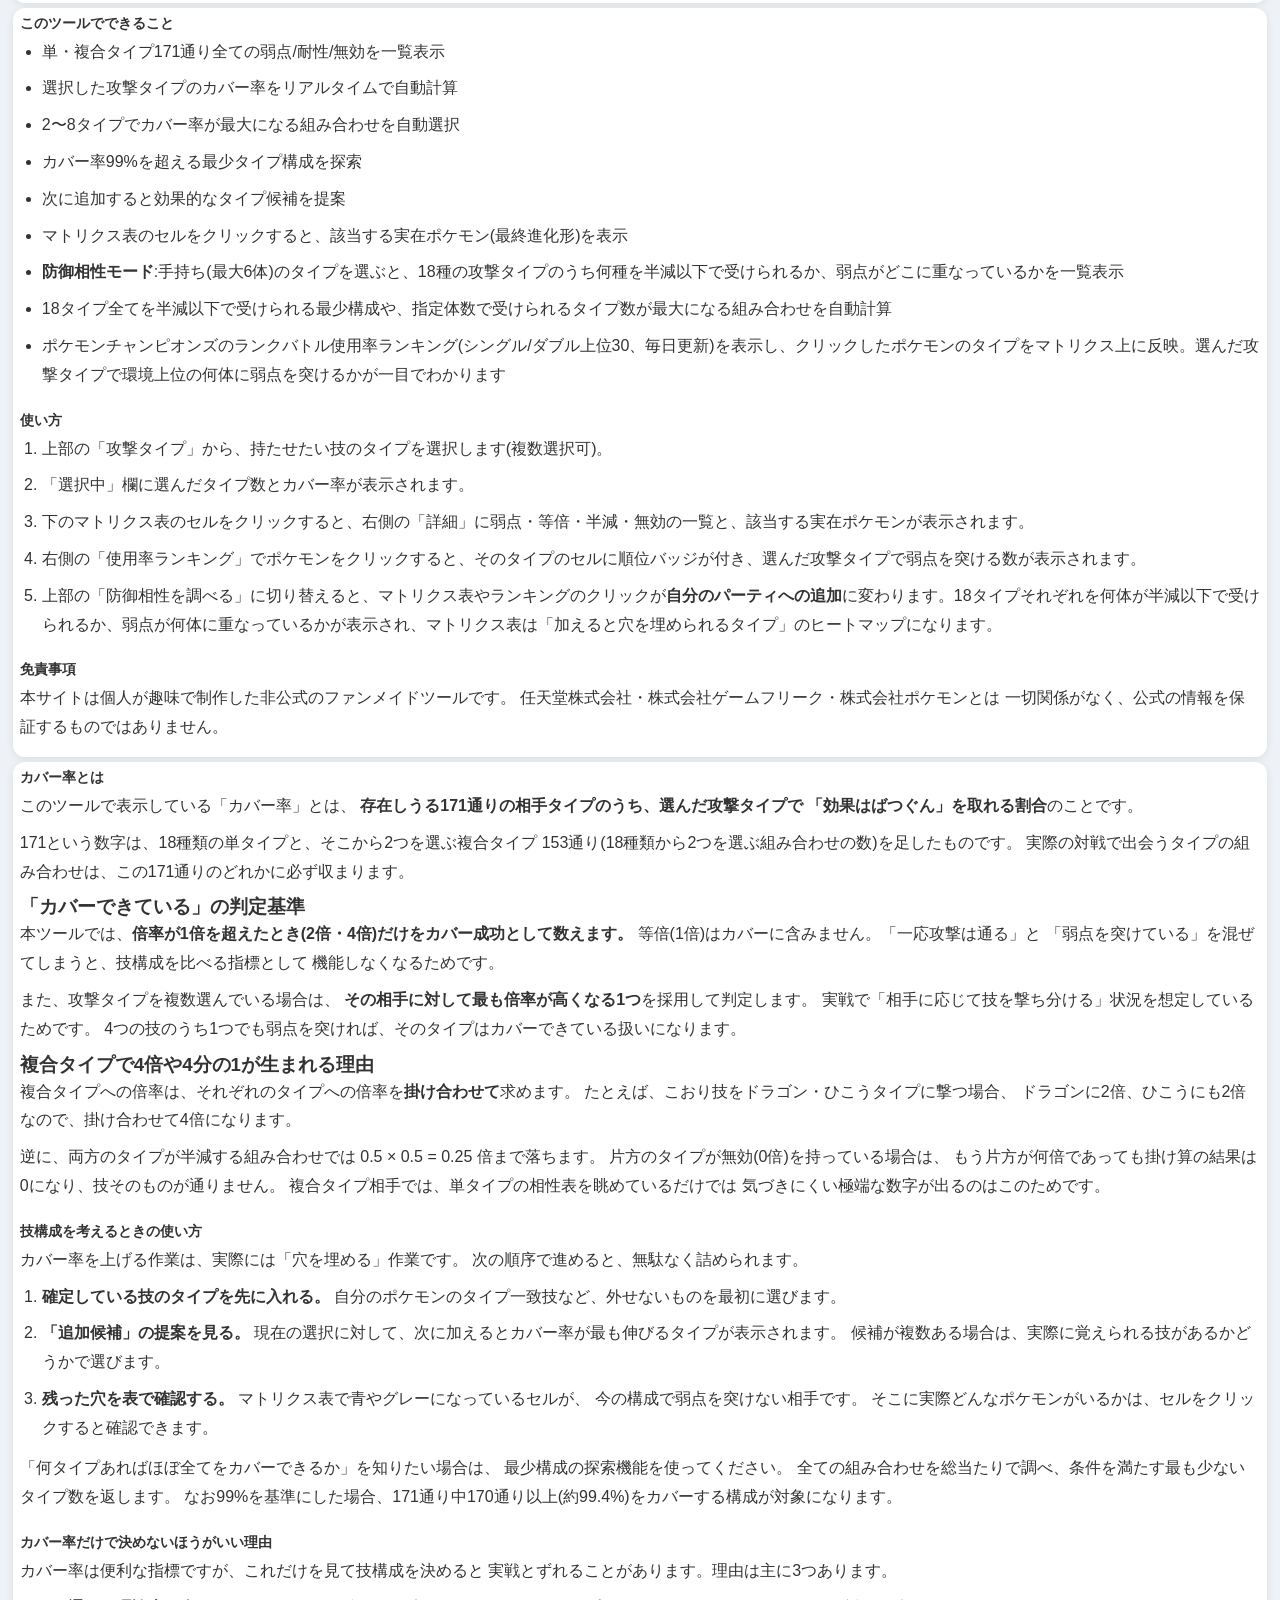
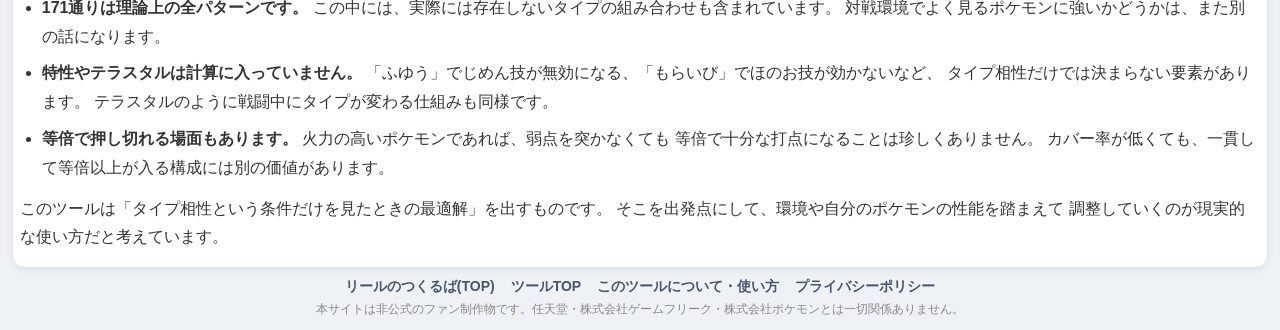
==== commit ec01b5b2: "Add a defensive typing mode alongside the attack coverage tool A mode switch turns the matrix into a" ====
--- a/index.html
+++ b/index.html
@@ -48,12 +48,69 @@
     </p>
 </section>
 
-<section class="card">
+<section class="card mode-switch-card">
+    <div class="mode-switch">
+        <button type="button" class="mode-button active" data-mode="attack"
+            title="技のタイプを選んで、弱点を突ける範囲を調べる">攻撃範囲を調べる</button>
+        <button type="button" class="mode-button" data-mode="defense"
+            title="手持ちのタイプを選んで、受けられる範囲と弱点の偏りを調べる">防御相性を調べる</button>
+    </div>
+    <p class="mode-note" id="mode-note">
+        技のタイプを選ぶと、171通りの相手に対して弱点を突ける範囲(カバー率)を計算します。
+    </p>
+</section>
+
+<section class="card" id="attack-type-section">
     <h2>攻撃タイプ</h2>
     <div id="type-list"></div>
 </section>
 
-<section class="card">
+<section class="card" id="defense-section">
+
+    <div class="selected-panel">
+
+        <div class="selected-main">
+
+            <div class="selected-header">
+                <h2>パーティ(最大6体)</h2>
+                <span id="defense-count" class="info-badge">0体</span>
+                <span id="defense-coverage" class="info-badge">受けられるタイプ 0 / 18</span>
+                <button type="button" id="defense-clear" class="clear-button">全解除</button>
+            </div>
+
+            <div id="defense-party" class="defense-party">
+                マトリクス表のセル、または使用率ランキングのポケモンをクリックして追加してください。
+            </div>
+
+            <p id="defense-summary" class="defense-summary"></p>
+
+            <div id="defense-resist" class="defense-resist"></div>
+
+            <p class="external-note" id="defense-heat-note">
+                ※防御モードでは、マトリクス表の数字は「そのタイプをパーティに加えると、
+                新たに受けられるようになるタイプの数」です。濃いセルほど穴を埋められます。
+            </p>
+
+        </div>
+
+        <div class="auto-select-panel">
+            <div class="auto-select-title">自動編成</div>
+            <div class="auto-select-list">
+                <button class="auto-select-button" data-defense-size="2" title="2体で受けられるタイプ数が最大になる組み合わせ">2体</button>
+                <button class="auto-select-button" data-defense-size="3" title="3体で受けられるタイプ数が最大になる組み合わせ">3体</button>
+                <button class="auto-select-button" data-defense-size="4" title="4体で受けられるタイプ数が最大になる組み合わせ">4体</button>
+                <button class="auto-select-button" data-defense-size="5" title="5体で受けられるタイプ数が最大になる組み合わせ">5体</button>
+                <button class="auto-select-button" data-defense-size="6" title="6体で受けられるタイプ数が最大になる組み合わせ">6体</button>
+                <button class="auto-select-button" id="defense-minimum" title="18タイプ全てを半減以下で受けられる最少体数">18タイプ最少</button>
+            </div>
+            <p id="defense-status" class="auto-select-status"></p>
+        </div>
+
+    </div>
+
+</section>
+
+<section class="card" id="attack-select-section">
     <div class="selected-panel">
 
         <div class="selected-main">
@@ -147,6 +204,8 @@
         <li>カバー率99%を超える最少タイプ構成を探索</li>
         <li>次に追加すると効果的なタイプ候補を提案</li>
         <li>マトリクス表のセルをクリックすると、該当する実在ポケモン(最終進化形)を表示</li>
+        <li><b>防御相性モード</b>:手持ち(最大6体)のタイプを選ぶと、18種の攻撃タイプのうち何種を半減以下で受けられるか、弱点がどこに重なっているかを一覧表示</li>
+        <li>18タイプ全てを半減以下で受けられる最少構成や、指定体数で受けられるタイプ数が最大になる組み合わせを自動計算</li>
         <li>ポケモンチャンピオンズのランクバトル使用率ランキング(シングル/ダブル上位30、毎日更新)を表示し、クリックしたポケモンのタイプをマトリクス上に反映。選んだ攻撃タイプで環境上位の何体に弱点を突けるかが一目でわかります</li>
     </ul>
 
@@ -156,6 +215,7 @@
         <li>「選択中」欄に選んだタイプ数とカバー率が表示されます。</li>
         <li>下のマトリクス表のセルをクリックすると、右側の「詳細」に弱点・等倍・半減・無効の一覧と、該当する実在ポケモンが表示されます。</li>
         <li>右側の「使用率ランキング」でポケモンをクリックすると、そのタイプのセルに順位バッジが付き、選んだ攻撃タイプで弱点を突ける数が表示されます。</li>
+        <li>上部の「防御相性を調べる」に切り替えると、マトリクス表やランキングのクリックが<b>自分のパーティへの追加</b>に変わります。18タイプそれぞれを何体が半減以下で受けられるか、弱点が何体に重なっているかが表示され、マトリクス表は「加えると穴を埋められるタイプ」のヒートマップになります。</li>
     </ol>
 
     <h2>免責事項</h2>
@@ -274,6 +334,7 @@
 <script src="engine.js"></script>
 <script src="script.js"></script>
 <script src="ranking.js"></script>
+<script src="defense.js"></script>
 
 </body>
 </html>
--- a/style.css
+++ b/style.css
@@ -1,8 +1,14 @@
-body{background:#eef2f7;font-family:'Yu Gothic UI','Meiryo',sans-serif;color:#333;}*{margin:0;padding:0;box-sizing:border-box}.container{width:98%;max-width:1800px;margin:6px auto}header{display:flex;flex-wrap:wrap;justify-content:space-between;align-items:center;gap:8px;margin-bottom:6px}h1{font-size:clamp(16px,3vw,22px)}.site-subtitle{font-size:clamp(10px,1.3vw,12px);color:#777;margin-top:1px}.header-note{font-size:10px;color:#999;max-width:280px;text-align:right;line-height:1.3}.card{background:#fff;margin-bottom:5px;padding:7px;border-radius:12px;box-shadow:0 2px 8px rgba(0,0,0,.08)}h2{font-size:14px;margin-bottom:5px}#type-list{display:grid;grid-template-columns:repeat(9,1fr);gap:4px}.type-button{border:none;border-radius:8px;padding:5px;cursor:pointer;font-weight:bold;transition:.15s;color:#333;font-size:12px}.type-button:hover{transform:scale(1.03)}.type-button.active{outline:3px solid #444}.normal{background:#ececec}.fire{background:#ffd9cc}.water{background:#d8edff}.electric{background:#fff5c7}.grass{background:#dff6d5}.ice{background:#e5fbff}.fighting{background:#ffd8d8}.poison{background:#eedcff}.ground{background:#f7e9cb}.flying{background:#eef0ff}.psychic{background:#ffdbe7}.bug{background:#edf7d7}.rock{background:#efe3cf}.ghost{background:#e4e0f4}.dragon{background:#ddd9ff}.dark{background:#ddd8d4}.steel{background:#ebedf2}.fairy{background:#ffe2ef}#selected-types{min-height:28px;display:flex;flex-wrap:wrap;gap:6px}.selected-chip{color:#333;border-radius:16px;padding:4px 10px;cursor:pointer;transition:.15s;font-weight:bold;font-size:13px}.selected-chip:hover{filter:brightness(0.93)}.selected-header{display:flex;flex-wrap:wrap;align-items:center;gap:8px;margin-bottom:6px}.selected-header h2{margin-bottom:0}.info-badge{background:#eef2f7;color:#4b5563;font-size:12px;font-weight:bold;padding:4px 10px;border-radius:14px;white-space:nowrap}.clear-button{border:1px solid #e0b4b4;border-radius:14px;padding:4px 10px;font-size:12px;font-weight:bold;background:#fff5f5;color:#b34343;cursor:pointer;transition:.15s;white-space:nowrap}.clear-button:hover{background:#ffe8e8}.matrix-wrapper{display:flex;gap:16px;align-items:stretch}#matrix-panel{flex:0 1 auto;overflow:auto;max-height:min(66vh,700px)}#detail-panel{flex:1;position:sticky;top:10px;max-height:min(66vh,700px);overflow:auto;padding:10px}#matrix-table{border-collapse:collapse;font-size:clamp(10px,1.2vw,12px);width:max-content}#matrix-table th,#matrix-table td{width:clamp(22px,3.1vw,28px);height:clamp(22px,3.1vw,28px);border:1px solid #d7d7d7;text-align:center;vertical-align:middle;white-space:nowrap}#matrix-table th.col-header{writing-mode:vertical-rl;text-orientation:mixed;height:auto;padding:4px 2px;letter-spacing:1px}#matrix-table th:first-child{width:auto;white-space:nowrap;padding:0 8px}#matrix-table td{cursor:pointer;user-select:none}#matrix-table td:hover{outline:2px solid #4285f4;outline-offset:-2px}#matrix-table th{position:sticky;top:0;z-index:2}#matrix-table th:first-child{left:0;z-index:3}#matrix-table td:first-child{position:sticky;left:0;font-weight:bold;z-index:1}.corner-cell{background:#f5f5f5}.multiplier4{background:#ffb3b3}.multiplier2{background:#ffd9b3}.multiplier1{background:#fff}.multiplier05{background:#dff2ff}.multiplier025{background:#b9ddff}.multiplier0{background:#d8d8d8}#detail{line-height:1.6;font-size:15px}#detail h3{margin-bottom:4px}#detail hr{margin:6px 0}.detail-group-title{font-size:13px;color:#777;margin-top:8px;margin-bottom:4px}.detail-grid{display:grid;grid-template-columns:repeat(3,1fr);gap:6px}.detail-cell{border-radius:8px;padding:6px 10px;display:flex;justify-content:space-between;align-items:center;font-size:13px;font-weight:bold;border:1px solid rgba(0,0,0,.06)}.detail-cell .detail-value{font-size:12px}.site-footer{margin-top:5px;padding:6px 0;text-align:center}.site-footer nav{display:flex;flex-wrap:wrap;justify-content:center;gap:16px;margin-bottom:5px}.site-footer nav a{color:#4b5563;text-decoration:none;font-size:14px;font-weight:bold}.site-footer nav a:hover{text-decoration:underline}.footer-note{font-size:12px;color:#888}.page-content h2{margin-top:22px}.page-content h2:first-child{margin-top:0}.page-content p,.page-content li{line-height:1.8;margin-bottom:8px}.page-content ul,.page-content ol{padding-left:22px;margin-bottom:12px}.back-link{display:inline-block;margin-bottom:12px;color:#4b5563;font-weight:bold;text-decoration:none}.back-link:hover{text-decoration:underline}.selected-panel{display:flex;gap:16px;align-items:flex-start;flex-wrap:wrap}.selected-main{flex:1;min-width:220px}.auto-select-panel{flex:0 0 auto;max-width:260px;padding-left:20px;border-left:1px solid #eee}.auto-select-title{font-size:11px;color:#999;margin-bottom:4px}.auto-select-list{display:flex;flex-wrap:wrap;gap:5px}.auto-select-button{border:1px solid #e0e0e0;border-radius:6px;padding:4px 8px;cursor:pointer;font-size:11px;background:#f7f8fa;color:#666;transition:.15s}.auto-select-button:hover{background:#eef0f4;color:#333}.auto-select-status{margin-top:5px;font-size:11px;color:#999;min-height:14px}.pokemon-list{display:flex;flex-wrap:wrap;gap:6px;margin-top:6px}.pokemon-chip{background:#eef2f7;color:#333;font-size:12px;font-weight:bold;padding:4px 10px;border-radius:14px}.pokemon-chip.more{background:transparent;color:#999;font-weight:normal}.external-note{margin-top:8px;font-size:10px;color:#aaa;line-height:1.4}.suggestion-area:empty{display:none}.suggestion-title{font-size:11px;color:#999;margin-top:8px;margin-bottom:4px}.suggestion-list{display:flex;flex-wrap:wrap;gap:6px}.suggestion-chip{border:none;border-radius:14px;padding:4px 10px;cursor:pointer;font-weight:bold;font-size:12px;color:#333;transition:.15s;display:flex;align-items:center;gap:5px}.suggestion-chip:hover{transform:scale(1.04)}.suggestion-percent{font-size:10px;font-weight:normal;color:#555;background:rgba(255,255,255,.6);padding:1px 5px;border-radius:8px}#ranking-panel{flex:0 1 400px;min-width:340px;position:sticky;top:10px;max-height:min(66vh,700px);overflow:auto;padding:10px;font-size:12px}.ranking-header{display:flex;align-items:center;justify-content:space-between;gap:8px;flex-wrap:wrap}.ranking-header h2{margin-bottom:0}.ranking-tabs{display:flex;gap:4px}.ranking-tab{border:1px solid #e0e0e0;border-radius:6px;padding:3px 10px;font-size:11px;background:#f7f8fa;color:#666;cursor:pointer;transition:.15s}.ranking-tab:hover{background:#eef0f4;color:#333}.ranking-tab.active{background:#2563eb;border-color:#2563eb;color:#fff;font-weight:bold}.ranking-meta{font-size:10px;color:#999;margin-top:2px;min-height:12px}.ranking-actions{display:flex;flex-wrap:wrap;gap:5px;margin-top:6px}.ranking-summary{font-size:11px;color:#4b5563;font-weight:bold;background:#eef2f7;border-radius:8px;padding:5px 8px;margin-top:6px;line-height:1.4}.ranking-list{display:flex;flex-direction:column;gap:3px;margin-top:6px}.ranking-item{display:flex;align-items:center;gap:5px;flex-wrap:wrap;width:100%;border:none;border-radius:8px;padding:4px 6px;background:#f3f5f9;color:#333;cursor:pointer;font-family:inherit;font-size:12px;text-align:left;transition:.15s}.ranking-item:hover{background:#e9edf5;transform:scale(1.01)}.ranking-item.active{outline:3px solid #444;background:#fff}.ranking-item-sub{margin-left:22px;width:calc(100% - 22px)}.ranking-no{font-size:10px;font-weight:bold;color:#fff;background:#9aa4b2;border-radius:8px;min-width:22px;text-align:center;padding:1px 4px;flex:0 0 auto}.ranking-no-top{background:#d97706}.ranking-name{font-weight:bold}.ranking-form-name{font-size:10px;font-weight:bold;color:#555;background:#e3e7ef;border-radius:6px;padding:1px 5px}.ranking-types{display:inline-flex;gap:3px;flex-wrap:wrap;margin-left:auto}.ranking-type-chip{font-size:10px;font-weight:bold;color:#333;border-radius:8px;padding:1px 6px;border:1px solid rgba(0,0,0,.06);white-space:nowrap}.ranking-rate{font-size:10px;color:#888;white-space:nowrap;min-width:36px;text-align:right}#matrix-table td{position:relative}#matrix-table td.ranking-marked{box-shadow:inset 0 0 0 2px #2563eb}.ranking-mark{position:absolute;top:-1px;right:-1px;font-size:8px;line-height:1;font-weight:bold;color:#fff;background:#2563eb;border-radius:0 0 0 4px;padding:1px 3px;pointer-events:none}
+body{background:#eef2f7;font-family:'Yu Gothic UI','Meiryo',sans-serif;color:#333;}*{margin:0;padding:0;box-sizing:border-box}.container{width:98%;max-width:1800px;margin:6px auto}header{display:flex;flex-wrap:wrap;justify-content:space-between;align-items:center;gap:8px;margin-bottom:6px}h1{font-size:clamp(16px,3vw,22px)}.site-subtitle{font-size:clamp(10px,1.3vw,12px);color:#777;margin-top:1px}.header-note{font-size:10px;color:#999;max-width:280px;text-align:right;line-height:1.3}.card{background:#fff;margin-bottom:5px;padding:7px;border-radius:12px;box-shadow:0 2px 8px rgba(0,0,0,.08)}h2{font-size:14px;margin-bottom:5px}#type-list{display:grid;grid-template-columns:repeat(9,1fr);gap:4px}.type-button{border:none;border-radius:8px;padding:5px;cursor:pointer;font-weight:bold;transition:.15s;color:#333;font-size:12px}.type-button:hover{transform:scale(1.03)}.type-button.active{outline:3px solid #444}.normal{background:#ececec}.fire{background:#ffd9cc}.water{background:#d8edff}.electric{background:#fff5c7}.grass{background:#dff6d5}.ice{background:#e5fbff}.fighting{background:#ffd8d8}.poison{background:#eedcff}.ground{background:#f7e9cb}.flying{background:#eef0ff}.psychic{background:#ffdbe7}.bug{background:#edf7d7}.rock{background:#efe3cf}.ghost{background:#e4e0f4}.dragon{background:#ddd9ff}.dark{background:#ddd8d4}.steel{background:#ebedf2}.fairy{background:#ffe2ef}#selected-types{min-height:28px;display:flex;flex-wrap:wrap;gap:6px}.selected-chip{color:#333;border-radius:16px;padding:4px 10px;cursor:pointer;transition:.15s;font-weight:bold;font-size:13px}.selected-chip:hover{filter:brightness(0.93)}.selected-header{display:flex;flex-wrap:wrap;align-items:center;gap:8px;margin-bottom:6px}.selected-header h2{margin-bottom:0}.info-badge{background:#eef2f7;color:#4b5563;font-size:12px;font-weight:bold;padding:4px 10px;border-radius:14px;white-space:nowrap}.clear-button{border:1px solid #e0b4b4;border-radius:14px;padding:4px 10px;font-size:12px;font-weight:bold;background:#fff5f5;color:#b34343;cursor:pointer;transition:.15s;white-space:nowrap}.clear-button:hover{background:#ffe8e8}.matrix-wrapper{display:flex;gap:16px;align-items:stretch}#matrix-panel{flex:0 1 auto;overflow:auto;max-height:min(66vh,700px)}#detail-panel{flex:1 1 560px;position:sticky;top:10px;max-height:min(66vh,700px);overflow:auto;padding:10px}#matrix-table{border-collapse:collapse;font-size:clamp(10px,1.2vw,12px);width:max-content}#matrix-table th,#matrix-table td{width:clamp(22px,3.1vw,28px);height:clamp(22px,3.1vw,28px);border:1px solid #d7d7d7;text-align:center;vertical-align:middle;white-space:nowrap}#matrix-table th.col-header{writing-mode:vertical-rl;text-orientation:mixed;height:auto;padding:4px 2px;letter-spacing:1px}#matrix-table th:first-child{width:auto;white-space:nowrap;padding:0 8px}#matrix-table td{cursor:pointer;user-select:none}#matrix-table td:hover{outline:2px solid #4285f4;outline-offset:-2px}#matrix-table .axis-highlight{background-image:linear-gradient(rgba(37,99,235,.11),rgba(37,99,235,.11))}#matrix-table .axis-highlight-header{background-image:linear-gradient(rgba(37,99,235,.3),rgba(37,99,235,.3));font-weight:bold}#matrix-table th{position:sticky;top:0;z-index:2}#matrix-table th:first-child{left:0;z-index:3}#matrix-table td:first-child{position:sticky;left:0;font-weight:bold;z-index:1}.corner-cell{background:#f5f5f5}.multiplier4{background:#ffb3b3}.multiplier2{background:#ffd9b3}.multiplier1{background:#fff}.multiplier05{background:#dff2ff}.multiplier025{background:#b9ddff}.multiplier0{background:#d8d8d8}#detail{line-height:1.6;font-size:15px}#detail h3{margin-bottom:4px}#detail hr{margin:6px 0}.detail-group-title{font-size:13px;color:#777;margin-top:8px;margin-bottom:4px}.detail-grid{display:grid;grid-template-columns:repeat(3,1fr);gap:6px}.detail-cell{border-radius:8px;padding:6px 10px;display:flex;justify-content:space-between;align-items:center;font-size:13px;font-weight:bold;border:1px solid rgba(0,0,0,.06)}.detail-cell .detail-value{font-size:12px}.detail-cell-clickable{cursor:pointer;transition:.15s}.detail-cell-clickable:hover{transform:scale(1.03);filter:brightness(0.96)}.detail-cell.active{outline:3px solid #444;outline-offset:-1px}.detail-hint{font-size:10px;color:#aaa;margin-top:4px}.site-footer{margin-top:5px;padding:6px 0;text-align:center}.site-footer nav{display:flex;flex-wrap:wrap;justify-content:center;gap:16px;margin-bottom:5px}.site-footer nav a{color:#4b5563;text-decoration:none;font-size:14px;font-weight:bold}.site-footer nav a:hover{text-decoration:underline}.footer-note{font-size:12px;color:#888}.page-content h2{margin-top:22px}.page-content h2:first-child{margin-top:0}.page-content p,.page-content li{line-height:1.8;margin-bottom:8px}.page-content ul,.page-content ol{padding-left:22px;margin-bottom:12px}.back-link{display:inline-block;margin-bottom:12px;color:#4b5563;font-weight:bold;text-decoration:none}.back-link:hover{text-decoration:underline}.selected-panel{display:flex;gap:16px;align-items:flex-start;flex-wrap:wrap}.selected-main{flex:1;min-width:220px}.auto-select-panel{flex:0 0 auto;max-width:260px;padding-left:20px;border-left:1px solid #eee}.auto-select-title{font-size:11px;color:#999;margin-bottom:4px}.auto-select-list{display:flex;flex-wrap:wrap;gap:5px}.auto-select-button{border:1px solid #e0e0e0;border-radius:6px;padding:4px 8px;cursor:pointer;font-size:11px;background:#f7f8fa;color:#666;transition:.15s}.auto-select-button:hover{background:#eef0f4;color:#333}.auto-select-status{margin-top:5px;font-size:11px;color:#999;min-height:14px}.pokemon-list{display:flex;flex-wrap:wrap;gap:6px;margin-top:6px}.pokemon-chip{background:#eef2f7;color:#333;font-size:12px;font-weight:bold;padding:4px 10px;border-radius:14px}.pokemon-chip.more{background:transparent;color:#999;font-weight:normal}.external-note{margin-top:8px;font-size:10px;color:#aaa;line-height:1.4}.suggestion-area:empty{display:none}.suggestion-title{font-size:11px;color:#999;margin-top:8px;margin-bottom:4px}.suggestion-list{display:flex;flex-wrap:wrap;gap:6px}.suggestion-chip{border:none;border-radius:14px;padding:4px 10px;cursor:pointer;font-weight:bold;font-size:12px;color:#333;transition:.15s;display:flex;align-items:center;gap:5px}.suggestion-chip:hover{transform:scale(1.04)}.suggestion-percent{font-size:10px;font-weight:normal;color:#555;background:rgba(255,255,255,.6);padding:1px 5px;border-radius:8px}#ranking-panel{flex:1 1 400px;min-width:340px;container-type:inline-size;position:sticky;top:10px;max-height:min(66vh,700px);overflow:auto;padding:10px;font-size:12px}.ranking-header{display:flex;align-items:center;justify-content:space-between;gap:8px;flex-wrap:wrap}.ranking-header h2{margin-bottom:0}.ranking-tabs{display:flex;gap:4px}.ranking-tab{border:1px solid #e0e0e0;border-radius:6px;padding:3px 10px;font-size:11px;background:#f7f8fa;color:#666;cursor:pointer;transition:.15s}.ranking-tab:hover{background:#eef0f4;color:#333}.ranking-tab.active{background:#2563eb;border-color:#2563eb;color:#fff;font-weight:bold}.ranking-meta{font-size:10px;color:#999;margin-top:2px;min-height:12px}.ranking-actions{display:flex;flex-wrap:wrap;gap:5px;margin-top:6px}.ranking-summary{font-size:11px;color:#4b5563;font-weight:bold;background:#eef2f7;border-radius:8px;padding:5px 8px;margin-top:6px;line-height:1.4}.ranking-list{display:flex;flex-direction:column;gap:3px;margin-top:6px}.ranking-item{display:flex;align-items:center;gap:5px;flex-wrap:wrap;width:100%;border:none;border-radius:8px;padding:4px 6px;background:#f3f5f9;color:#333;cursor:pointer;font-family:inherit;font-size:12px;text-align:left;transition:.15s}.ranking-item:hover{background:#e9edf5;transform:scale(1.01)}.ranking-item.active{outline:3px solid #444;background:#fff}.ranking-item-sub{margin-left:12px;width:calc(100% - 12px)}.ranking-no{font-size:10px;font-weight:bold;color:#fff;background:#9aa4b2;border-radius:8px;min-width:22px;text-align:center;padding:1px 4px;flex:0 0 auto}.ranking-no-top{background:#d97706}.ranking-name{font-weight:bold}.ranking-form-name{font-size:10px;font-weight:bold;color:#555;background:#e3e7ef;border-radius:6px;padding:1px 5px}.ranking-types{display:inline-flex;gap:3px;flex-wrap:wrap;margin-left:auto}.ranking-type-chip{font-size:10px;font-weight:bold;color:#333;border-radius:8px;padding:1px 6px;border:1px solid rgba(0,0,0,.06);white-space:nowrap}.ranking-rate{font-size:10px;color:#888;white-space:nowrap;text-align:right}#matrix-table td{position:relative}#matrix-table td.ranking-marked{box-shadow:inset 0 0 0 2px #2563eb}.ranking-mark{position:absolute;top:-1px;right:-1px;font-size:8px;line-height:1;font-weight:bold;color:#fff;background:#2563eb;border-radius:0 0 0 4px;padding:1px 3px;pointer-events:none}.mode-switch-card{display:flex;align-items:center;gap:12px;flex-wrap:wrap}.mode-switch{display:flex;gap:6px}.mode-button{border:1px solid #d9dde5;border-radius:8px;padding:6px 14px;font-size:13px;font-weight:bold;background:#f5f7fa;color:#6b7280;cursor:pointer;font-family:inherit;transition:.15s}.mode-button:hover{background:#eceff5;color:#333}.mode-button.active{background:#2563eb;border-color:#2563eb;color:#fff}.mode-note{font-size:11px;color:#999;flex:1;min-width:220px;line-height:1.5}body.defense-mode #attack-type-section,body.defense-mode #attack-select-section{display:none}body:not(.defense-mode) #defense-section{display:none}.defense-party{display:flex;flex-wrap:wrap;gap:6px;min-height:28px;font-size:12px;color:#999}.defense-member-chip{display:inline-flex;align-items:center;gap:4px;border:1px solid #d9dde5;border-radius:16px;padding:3px 8px;background:#fff;cursor:pointer;font-family:inherit;transition:.15s}.defense-member-chip:hover{background:#fff5f5;border-color:#e0b4b4}.defense-member-no{font-size:10px;font-weight:bold;color:#fff;background:#2563eb;border-radius:8px;min-width:18px;text-align:center;padding:1px 4px}.defense-member-type{font-size:12px;font-weight:bold;color:#333;border-radius:10px;padding:2px 8px}.defense-member-remove{font-size:10px;color:#b34343}.defense-summary{font-size:12px;font-weight:bold;color:#4b5563;margin-top:8px}.defense-resist{margin-top:4px}.defense-grid{display:grid;grid-template-columns:repeat(6,1fr);gap:5px}.defense-cell-item{display:flex;justify-content:space-between;align-items:center;gap:4px;border-radius:8px;padding:4px 8px;font-size:12px;font-weight:bold;border:1px solid rgba(0,0,0,.06)}.defense-counts{font-size:10px;font-weight:normal;color:#555;background:rgba(255,255,255,.65);border-radius:8px;padding:1px 5px;white-space:nowrap}.defense-safe{box-shadow:inset 3px 0 0 #2563eb}.defense-danger{box-shadow:inset 3px 0 0 #dc2626;background-image:linear-gradient(rgba(220,38,38,.14),rgba(220,38,38,.14))}#matrix-table td.defense-painted{color:#4b5563;font-weight:bold}#matrix-table td.defense-heat-0{background-color:#fafafa;color:#d0d0d0}#matrix-table td.defense-heat-1{background-color:#e4f0ff}#matrix-table td.defense-heat-2{background-color:#bfdcff}#matrix-table td.defense-heat-3{background-color:#8fc1ff}#matrix-table td.defense-heat-4{background-color:#5fa4ff;color:#fff}#matrix-table td.defense-in-party{box-shadow:inset 0 0 0 2px #1d4ed8}.defense-party-no{position:absolute;top:-1px;left:-1px;font-size:8px;line-height:1;font-weight:bold;color:#fff;background:#1d4ed8;border-radius:0 0 4px 0;padding:1px 3px;pointer-events:none}
+@container (min-width:540px){
+.ranking-list{display:grid;grid-template-columns:1fr 1fr;gap:3px 10px}
+}
 @media (max-width:1400px){
 .matrix-wrapper{flex-wrap:wrap}
 #ranking-panel{flex:1 1 100%;min-width:0;max-width:100%;position:static;top:auto;max-height:60vh}
 .ranking-list{display:grid;grid-template-columns:1fr 1fr;gap:2px 16px}
+}
+@media (max-width:1200px){
+.defense-grid{grid-template-columns:repeat(3,1fr)}
 }
 @media (max-width:960px){
 #type-list{grid-template-columns:repeat(6,1fr)}
@@ -13,6 +19,8 @@
 .auto-select-panel{max-width:100%;padding-left:0;border-left:none;border-top:1px solid #eee;padding-top:12px;width:100%}
 }
 @media (max-width:600px){
+.defense-grid{grid-template-columns:repeat(2,1fr)}
+
 .ranking-list{grid-template-columns:1fr}
 }
 @media (max-width:480px){
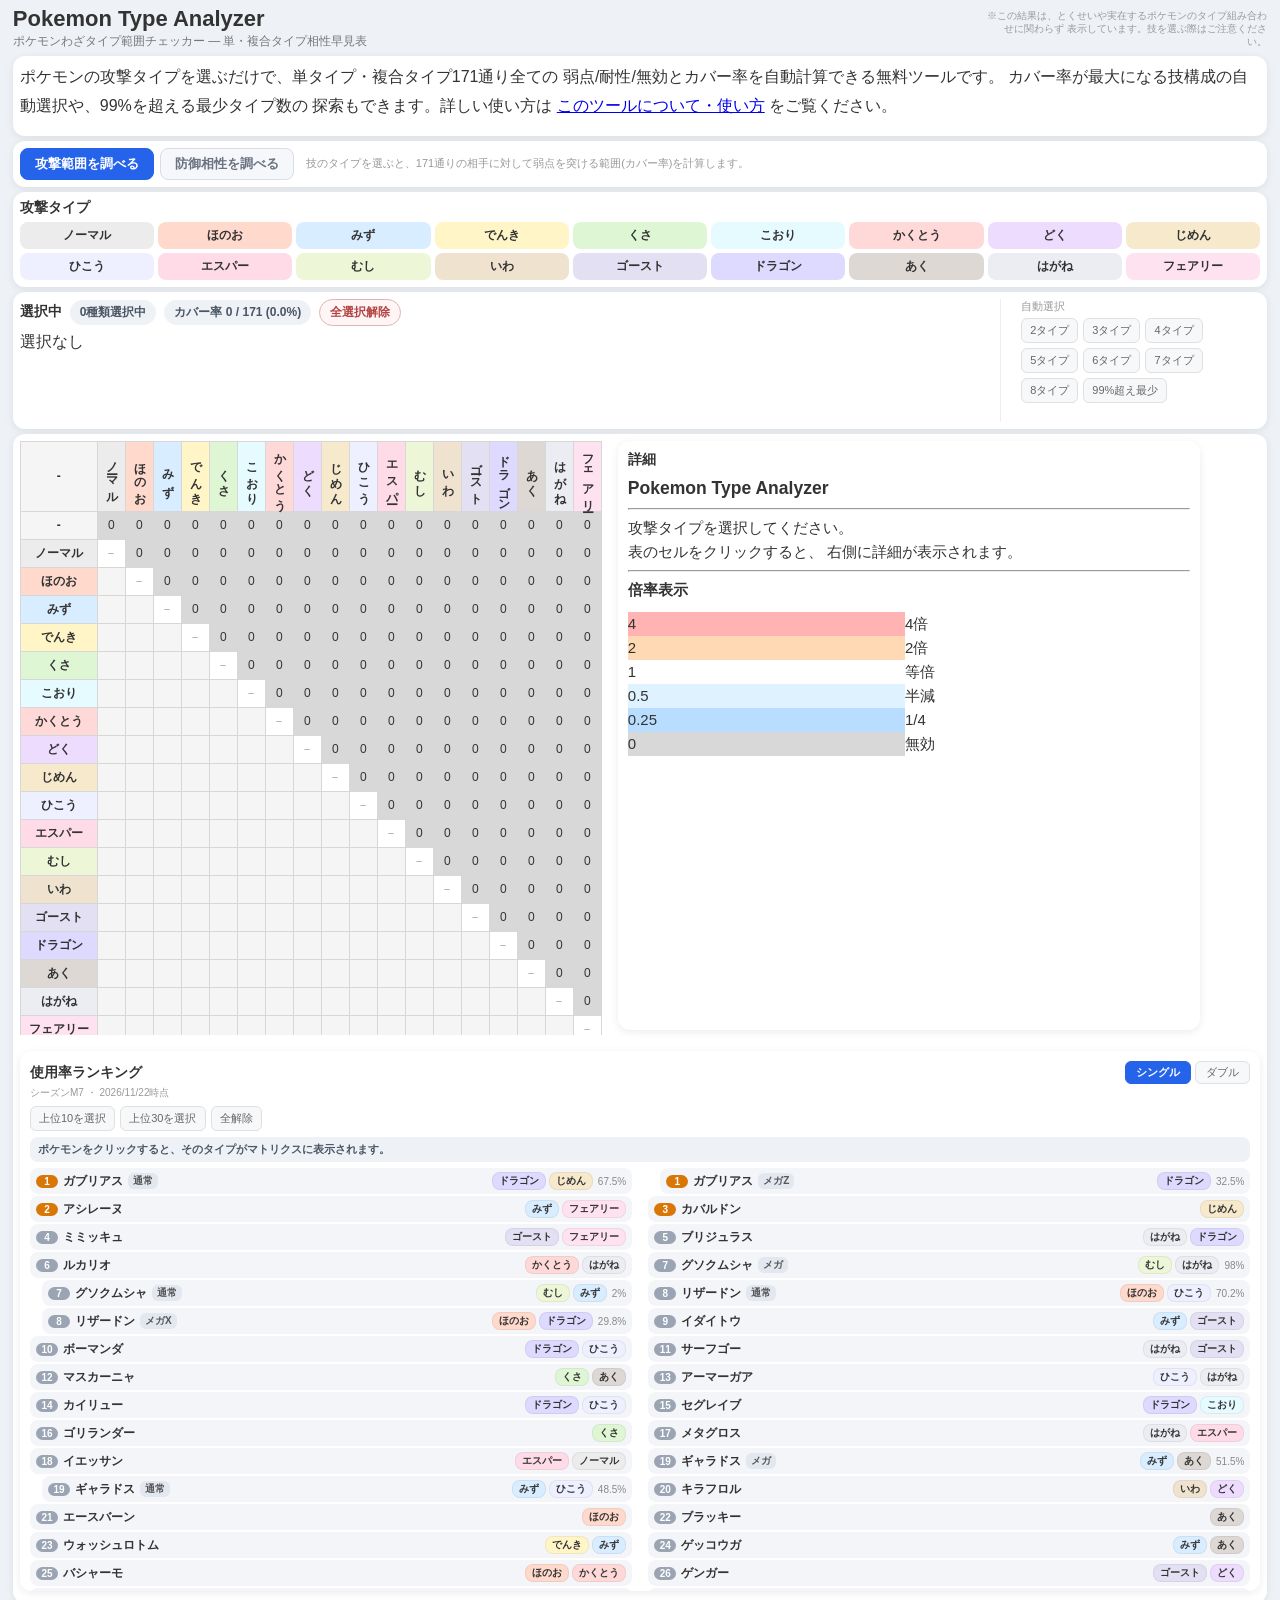
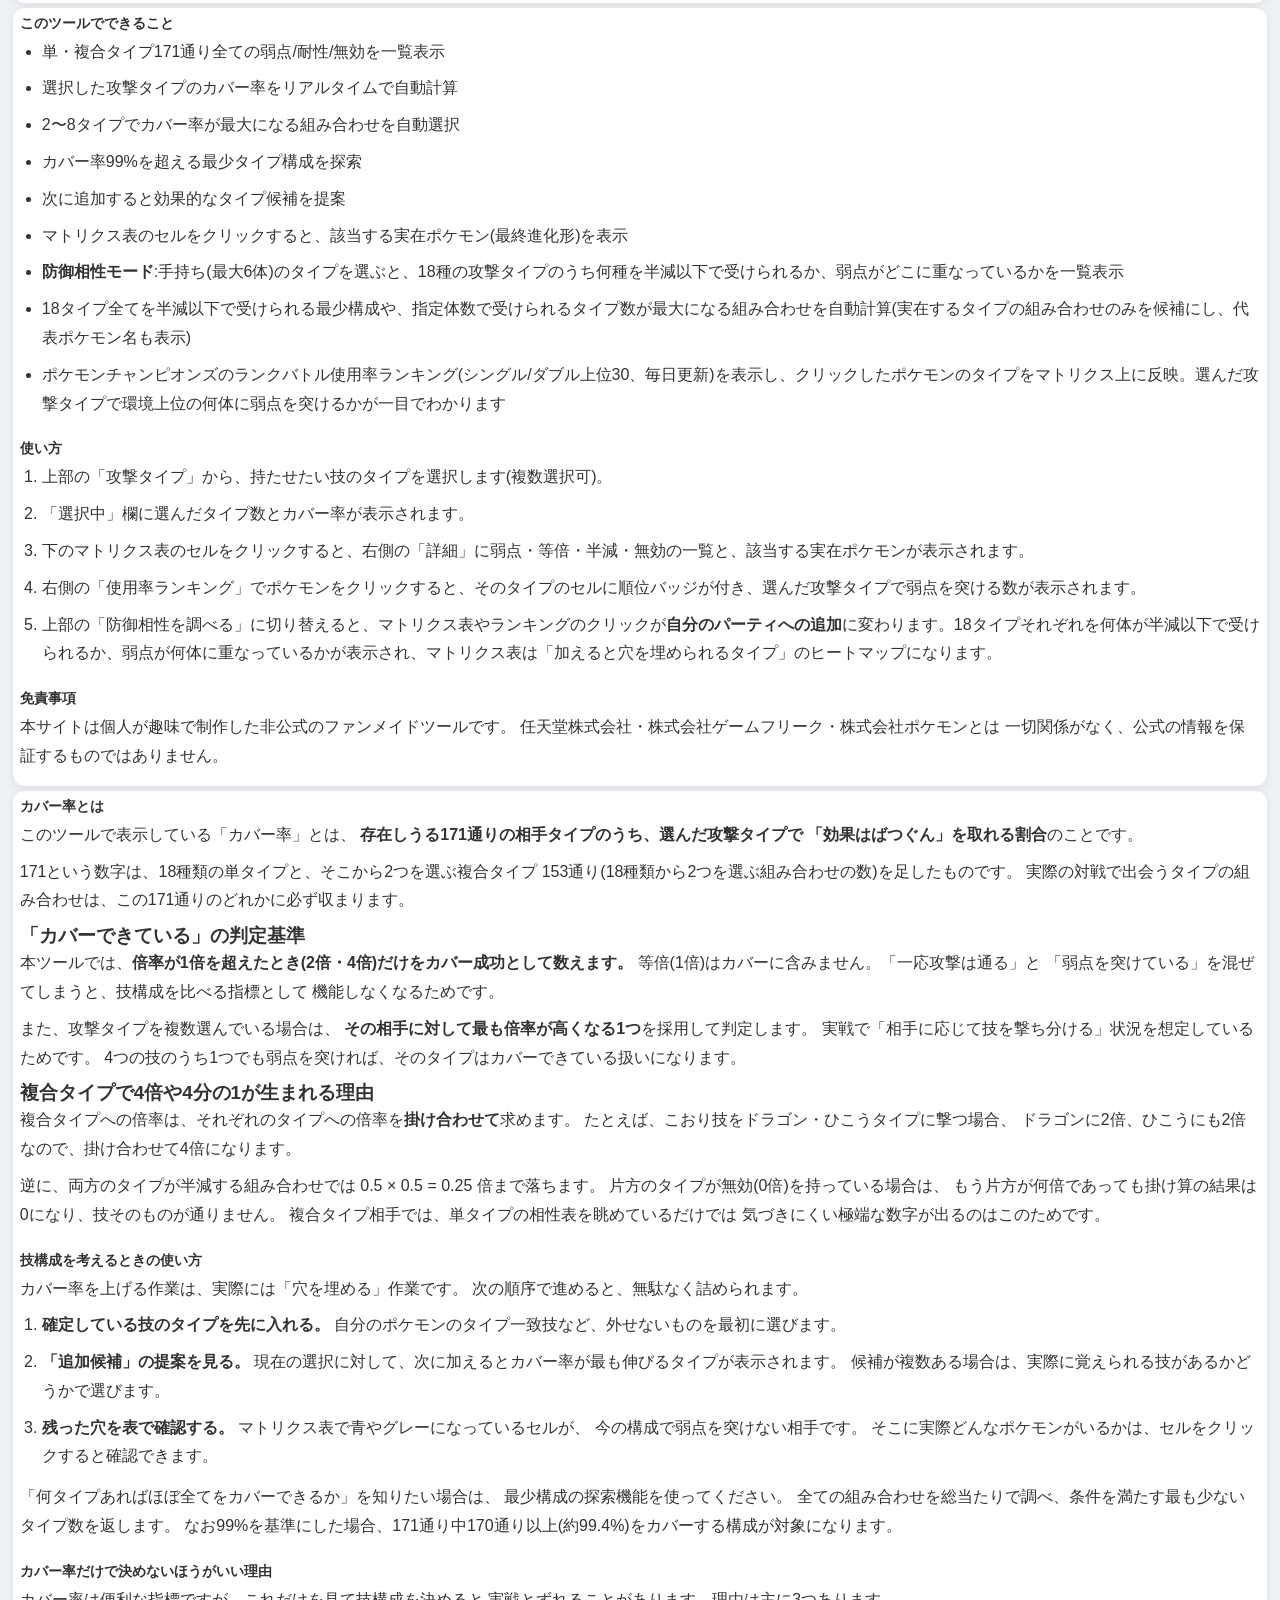
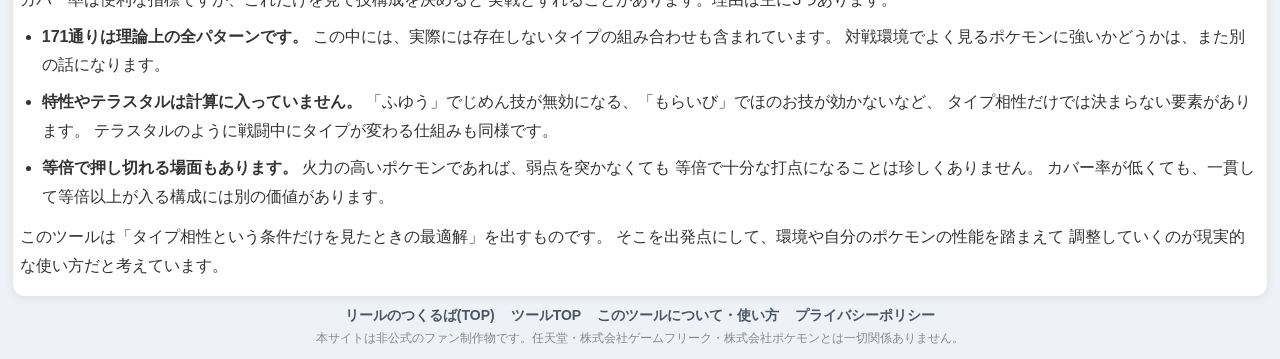
==== commit 5105e280: "Limit defensive auto-build to typings that exist in the game The solver proposed combinations no Pok" ====
--- a/index.html
+++ b/index.html
@@ -205,7 +205,7 @@
         <li>次に追加すると効果的なタイプ候補を提案</li>
         <li>マトリクス表のセルをクリックすると、該当する実在ポケモン(最終進化形)を表示</li>
         <li><b>防御相性モード</b>:手持ち(最大6体)のタイプを選ぶと、18種の攻撃タイプのうち何種を半減以下で受けられるか、弱点がどこに重なっているかを一覧表示</li>
-        <li>18タイプ全てを半減以下で受けられる最少構成や、指定体数で受けられるタイプ数が最大になる組み合わせを自動計算</li>
+        <li>18タイプ全てを半減以下で受けられる最少構成や、指定体数で受けられるタイプ数が最大になる組み合わせを自動計算(実在するタイプの組み合わせのみを候補にし、代表ポケモン名も表示)</li>
         <li>ポケモンチャンピオンズのランクバトル使用率ランキング(シングル/ダブル上位30、毎日更新)を表示し、クリックしたポケモンのタイプをマトリクス上に反映。選んだ攻撃タイプで環境上位の何体に弱点を突けるかが一目でわかります</li>
     </ul>
 
--- a/style.css
+++ b/style.css
@@ -1,4 +1,4 @@
-body{background:#eef2f7;font-family:'Yu Gothic UI','Meiryo',sans-serif;color:#333;}*{margin:0;padding:0;box-sizing:border-box}.container{width:98%;max-width:1800px;margin:6px auto}header{display:flex;flex-wrap:wrap;justify-content:space-between;align-items:center;gap:8px;margin-bottom:6px}h1{font-size:clamp(16px,3vw,22px)}.site-subtitle{font-size:clamp(10px,1.3vw,12px);color:#777;margin-top:1px}.header-note{font-size:10px;color:#999;max-width:280px;text-align:right;line-height:1.3}.card{background:#fff;margin-bottom:5px;padding:7px;border-radius:12px;box-shadow:0 2px 8px rgba(0,0,0,.08)}h2{font-size:14px;margin-bottom:5px}#type-list{display:grid;grid-template-columns:repeat(9,1fr);gap:4px}.type-button{border:none;border-radius:8px;padding:5px;cursor:pointer;font-weight:bold;transition:.15s;color:#333;font-size:12px}.type-button:hover{transform:scale(1.03)}.type-button.active{outline:3px solid #444}.normal{background:#ececec}.fire{background:#ffd9cc}.water{background:#d8edff}.electric{background:#fff5c7}.grass{background:#dff6d5}.ice{background:#e5fbff}.fighting{background:#ffd8d8}.poison{background:#eedcff}.ground{background:#f7e9cb}.flying{background:#eef0ff}.psychic{background:#ffdbe7}.bug{background:#edf7d7}.rock{background:#efe3cf}.ghost{background:#e4e0f4}.dragon{background:#ddd9ff}.dark{background:#ddd8d4}.steel{background:#ebedf2}.fairy{background:#ffe2ef}#selected-types{min-height:28px;display:flex;flex-wrap:wrap;gap:6px}.selected-chip{color:#333;border-radius:16px;padding:4px 10px;cursor:pointer;transition:.15s;font-weight:bold;font-size:13px}.selected-chip:hover{filter:brightness(0.93)}.selected-header{display:flex;flex-wrap:wrap;align-items:center;gap:8px;margin-bottom:6px}.selected-header h2{margin-bottom:0}.info-badge{background:#eef2f7;color:#4b5563;font-size:12px;font-weight:bold;padding:4px 10px;border-radius:14px;white-space:nowrap}.clear-button{border:1px solid #e0b4b4;border-radius:14px;padding:4px 10px;font-size:12px;font-weight:bold;background:#fff5f5;color:#b34343;cursor:pointer;transition:.15s;white-space:nowrap}.clear-button:hover{background:#ffe8e8}.matrix-wrapper{display:flex;gap:16px;align-items:stretch}#matrix-panel{flex:0 1 auto;overflow:auto;max-height:min(66vh,700px)}#detail-panel{flex:1 1 560px;position:sticky;top:10px;max-height:min(66vh,700px);overflow:auto;padding:10px}#matrix-table{border-collapse:collapse;font-size:clamp(10px,1.2vw,12px);width:max-content}#matrix-table th,#matrix-table td{width:clamp(22px,3.1vw,28px);height:clamp(22px,3.1vw,28px);border:1px solid #d7d7d7;text-align:center;vertical-align:middle;white-space:nowrap}#matrix-table th.col-header{writing-mode:vertical-rl;text-orientation:mixed;height:auto;padding:4px 2px;letter-spacing:1px}#matrix-table th:first-child{width:auto;white-space:nowrap;padding:0 8px}#matrix-table td{cursor:pointer;user-select:none}#matrix-table td:hover{outline:2px solid #4285f4;outline-offset:-2px}#matrix-table .axis-highlight{background-image:linear-gradient(rgba(37,99,235,.11),rgba(37,99,235,.11))}#matrix-table .axis-highlight-header{background-image:linear-gradient(rgba(37,99,235,.3),rgba(37,99,235,.3));font-weight:bold}#matrix-table th{position:sticky;top:0;z-index:2}#matrix-table th:first-child{left:0;z-index:3}#matrix-table td:first-child{position:sticky;left:0;font-weight:bold;z-index:1}.corner-cell{background:#f5f5f5}.multiplier4{background:#ffb3b3}.multiplier2{background:#ffd9b3}.multiplier1{background:#fff}.multiplier05{background:#dff2ff}.multiplier025{background:#b9ddff}.multiplier0{background:#d8d8d8}#detail{line-height:1.6;font-size:15px}#detail h3{margin-bottom:4px}#detail hr{margin:6px 0}.detail-group-title{font-size:13px;color:#777;margin-top:8px;margin-bottom:4px}.detail-grid{display:grid;grid-template-columns:repeat(3,1fr);gap:6px}.detail-cell{border-radius:8px;padding:6px 10px;display:flex;justify-content:space-between;align-items:center;font-size:13px;font-weight:bold;border:1px solid rgba(0,0,0,.06)}.detail-cell .detail-value{font-size:12px}.detail-cell-clickable{cursor:pointer;transition:.15s}.detail-cell-clickable:hover{transform:scale(1.03);filter:brightness(0.96)}.detail-cell.active{outline:3px solid #444;outline-offset:-1px}.detail-hint{font-size:10px;color:#aaa;margin-top:4px}.site-footer{margin-top:5px;padding:6px 0;text-align:center}.site-footer nav{display:flex;flex-wrap:wrap;justify-content:center;gap:16px;margin-bottom:5px}.site-footer nav a{color:#4b5563;text-decoration:none;font-size:14px;font-weight:bold}.site-footer nav a:hover{text-decoration:underline}.footer-note{font-size:12px;color:#888}.page-content h2{margin-top:22px}.page-content h2:first-child{margin-top:0}.page-content p,.page-content li{line-height:1.8;margin-bottom:8px}.page-content ul,.page-content ol{padding-left:22px;margin-bottom:12px}.back-link{display:inline-block;margin-bottom:12px;color:#4b5563;font-weight:bold;text-decoration:none}.back-link:hover{text-decoration:underline}.selected-panel{display:flex;gap:16px;align-items:flex-start;flex-wrap:wrap}.selected-main{flex:1;min-width:220px}.auto-select-panel{flex:0 0 auto;max-width:260px;padding-left:20px;border-left:1px solid #eee}.auto-select-title{font-size:11px;color:#999;margin-bottom:4px}.auto-select-list{display:flex;flex-wrap:wrap;gap:5px}.auto-select-button{border:1px solid #e0e0e0;border-radius:6px;padding:4px 8px;cursor:pointer;font-size:11px;background:#f7f8fa;color:#666;transition:.15s}.auto-select-button:hover{background:#eef0f4;color:#333}.auto-select-status{margin-top:5px;font-size:11px;color:#999;min-height:14px}.pokemon-list{display:flex;flex-wrap:wrap;gap:6px;margin-top:6px}.pokemon-chip{background:#eef2f7;color:#333;font-size:12px;font-weight:bold;padding:4px 10px;border-radius:14px}.pokemon-chip.more{background:transparent;color:#999;font-weight:normal}.external-note{margin-top:8px;font-size:10px;color:#aaa;line-height:1.4}.suggestion-area:empty{display:none}.suggestion-title{font-size:11px;color:#999;margin-top:8px;margin-bottom:4px}.suggestion-list{display:flex;flex-wrap:wrap;gap:6px}.suggestion-chip{border:none;border-radius:14px;padding:4px 10px;cursor:pointer;font-weight:bold;font-size:12px;color:#333;transition:.15s;display:flex;align-items:center;gap:5px}.suggestion-chip:hover{transform:scale(1.04)}.suggestion-percent{font-size:10px;font-weight:normal;color:#555;background:rgba(255,255,255,.6);padding:1px 5px;border-radius:8px}#ranking-panel{flex:1 1 400px;min-width:340px;container-type:inline-size;position:sticky;top:10px;max-height:min(66vh,700px);overflow:auto;padding:10px;font-size:12px}.ranking-header{display:flex;align-items:center;justify-content:space-between;gap:8px;flex-wrap:wrap}.ranking-header h2{margin-bottom:0}.ranking-tabs{display:flex;gap:4px}.ranking-tab{border:1px solid #e0e0e0;border-radius:6px;padding:3px 10px;font-size:11px;background:#f7f8fa;color:#666;cursor:pointer;transition:.15s}.ranking-tab:hover{background:#eef0f4;color:#333}.ranking-tab.active{background:#2563eb;border-color:#2563eb;color:#fff;font-weight:bold}.ranking-meta{font-size:10px;color:#999;margin-top:2px;min-height:12px}.ranking-actions{display:flex;flex-wrap:wrap;gap:5px;margin-top:6px}.ranking-summary{font-size:11px;color:#4b5563;font-weight:bold;background:#eef2f7;border-radius:8px;padding:5px 8px;margin-top:6px;line-height:1.4}.ranking-list{display:flex;flex-direction:column;gap:3px;margin-top:6px}.ranking-item{display:flex;align-items:center;gap:5px;flex-wrap:wrap;width:100%;border:none;border-radius:8px;padding:4px 6px;background:#f3f5f9;color:#333;cursor:pointer;font-family:inherit;font-size:12px;text-align:left;transition:.15s}.ranking-item:hover{background:#e9edf5;transform:scale(1.01)}.ranking-item.active{outline:3px solid #444;background:#fff}.ranking-item-sub{margin-left:12px;width:calc(100% - 12px)}.ranking-no{font-size:10px;font-weight:bold;color:#fff;background:#9aa4b2;border-radius:8px;min-width:22px;text-align:center;padding:1px 4px;flex:0 0 auto}.ranking-no-top{background:#d97706}.ranking-name{font-weight:bold}.ranking-form-name{font-size:10px;font-weight:bold;color:#555;background:#e3e7ef;border-radius:6px;padding:1px 5px}.ranking-types{display:inline-flex;gap:3px;flex-wrap:wrap;margin-left:auto}.ranking-type-chip{font-size:10px;font-weight:bold;color:#333;border-radius:8px;padding:1px 6px;border:1px solid rgba(0,0,0,.06);white-space:nowrap}.ranking-rate{font-size:10px;color:#888;white-space:nowrap;text-align:right}#matrix-table td{position:relative}#matrix-table td.ranking-marked{box-shadow:inset 0 0 0 2px #2563eb}.ranking-mark{position:absolute;top:-1px;right:-1px;font-size:8px;line-height:1;font-weight:bold;color:#fff;background:#2563eb;border-radius:0 0 0 4px;padding:1px 3px;pointer-events:none}.mode-switch-card{display:flex;align-items:center;gap:12px;flex-wrap:wrap}.mode-switch{display:flex;gap:6px}.mode-button{border:1px solid #d9dde5;border-radius:8px;padding:6px 14px;font-size:13px;font-weight:bold;background:#f5f7fa;color:#6b7280;cursor:pointer;font-family:inherit;transition:.15s}.mode-button:hover{background:#eceff5;color:#333}.mode-button.active{background:#2563eb;border-color:#2563eb;color:#fff}.mode-note{font-size:11px;color:#999;flex:1;min-width:220px;line-height:1.5}body.defense-mode #attack-type-section,body.defense-mode #attack-select-section{display:none}body:not(.defense-mode) #defense-section{display:none}.defense-party{display:flex;flex-wrap:wrap;gap:6px;min-height:28px;font-size:12px;color:#999}.defense-member-chip{display:inline-flex;align-items:center;gap:4px;border:1px solid #d9dde5;border-radius:16px;padding:3px 8px;background:#fff;cursor:pointer;font-family:inherit;transition:.15s}.defense-member-chip:hover{background:#fff5f5;border-color:#e0b4b4}.defense-member-no{font-size:10px;font-weight:bold;color:#fff;background:#2563eb;border-radius:8px;min-width:18px;text-align:center;padding:1px 4px}.defense-member-type{font-size:12px;font-weight:bold;color:#333;border-radius:10px;padding:2px 8px}.defense-member-remove{font-size:10px;color:#b34343}.defense-summary{font-size:12px;font-weight:bold;color:#4b5563;margin-top:8px}.defense-resist{margin-top:4px}.defense-grid{display:grid;grid-template-columns:repeat(6,1fr);gap:5px}.defense-cell-item{display:flex;justify-content:space-between;align-items:center;gap:4px;border-radius:8px;padding:4px 8px;font-size:12px;font-weight:bold;border:1px solid rgba(0,0,0,.06)}.defense-counts{font-size:10px;font-weight:normal;color:#555;background:rgba(255,255,255,.65);border-radius:8px;padding:1px 5px;white-space:nowrap}.defense-safe{box-shadow:inset 3px 0 0 #2563eb}.defense-danger{box-shadow:inset 3px 0 0 #dc2626;background-image:linear-gradient(rgba(220,38,38,.14),rgba(220,38,38,.14))}#matrix-table td.defense-painted{color:#4b5563;font-weight:bold}#matrix-table td.defense-heat-0{background-color:#fafafa;color:#d0d0d0}#matrix-table td.defense-heat-1{background-color:#e4f0ff}#matrix-table td.defense-heat-2{background-color:#bfdcff}#matrix-table td.defense-heat-3{background-color:#8fc1ff}#matrix-table td.defense-heat-4{background-color:#5fa4ff;color:#fff}#matrix-table td.defense-in-party{box-shadow:inset 0 0 0 2px #1d4ed8}.defense-party-no{position:absolute;top:-1px;left:-1px;font-size:8px;line-height:1;font-weight:bold;color:#fff;background:#1d4ed8;border-radius:0 0 4px 0;padding:1px 3px;pointer-events:none}
+body{background:#eef2f7;font-family:'Yu Gothic UI','Meiryo',sans-serif;color:#333;}*{margin:0;padding:0;box-sizing:border-box}.container{width:98%;max-width:1800px;margin:6px auto}header{display:flex;flex-wrap:wrap;justify-content:space-between;align-items:center;gap:8px;margin-bottom:6px}h1{font-size:clamp(16px,3vw,22px)}.site-subtitle{font-size:clamp(10px,1.3vw,12px);color:#777;margin-top:1px}.header-note{font-size:10px;color:#999;max-width:280px;text-align:right;line-height:1.3}.card{background:#fff;margin-bottom:5px;padding:7px;border-radius:12px;box-shadow:0 2px 8px rgba(0,0,0,.08)}h2{font-size:14px;margin-bottom:5px}#type-list{display:grid;grid-template-columns:repeat(9,1fr);gap:4px}.type-button{border:none;border-radius:8px;padding:5px;cursor:pointer;font-weight:bold;transition:.15s;color:#333;font-size:12px}.type-button:hover{transform:scale(1.03)}.type-button.active{outline:3px solid #444}.normal{background:#ececec}.fire{background:#ffd9cc}.water{background:#d8edff}.electric{background:#fff5c7}.grass{background:#dff6d5}.ice{background:#e5fbff}.fighting{background:#ffd8d8}.poison{background:#eedcff}.ground{background:#f7e9cb}.flying{background:#eef0ff}.psychic{background:#ffdbe7}.bug{background:#edf7d7}.rock{background:#efe3cf}.ghost{background:#e4e0f4}.dragon{background:#ddd9ff}.dark{background:#ddd8d4}.steel{background:#ebedf2}.fairy{background:#ffe2ef}#selected-types{min-height:28px;display:flex;flex-wrap:wrap;gap:6px}.selected-chip{color:#333;border-radius:16px;padding:4px 10px;cursor:pointer;transition:.15s;font-weight:bold;font-size:13px}.selected-chip:hover{filter:brightness(0.93)}.selected-header{display:flex;flex-wrap:wrap;align-items:center;gap:8px;margin-bottom:6px}.selected-header h2{margin-bottom:0}.info-badge{background:#eef2f7;color:#4b5563;font-size:12px;font-weight:bold;padding:4px 10px;border-radius:14px;white-space:nowrap}.clear-button{border:1px solid #e0b4b4;border-radius:14px;padding:4px 10px;font-size:12px;font-weight:bold;background:#fff5f5;color:#b34343;cursor:pointer;transition:.15s;white-space:nowrap}.clear-button:hover{background:#ffe8e8}.matrix-wrapper{display:flex;gap:16px;align-items:stretch}#matrix-panel{flex:0 1 auto;overflow:auto;max-height:min(66vh,700px)}#detail-panel{flex:1 1 560px;position:sticky;top:10px;max-height:min(66vh,700px);overflow:auto;padding:10px}#matrix-table{border-collapse:collapse;font-size:clamp(10px,1.2vw,12px);width:max-content}#matrix-table th,#matrix-table td{width:clamp(22px,3.1vw,28px);height:clamp(22px,3.1vw,28px);border:1px solid #d7d7d7;text-align:center;vertical-align:middle;white-space:nowrap}#matrix-table th.col-header{writing-mode:vertical-rl;text-orientation:mixed;height:auto;padding:4px 2px;letter-spacing:1px}#matrix-table th:first-child{width:auto;white-space:nowrap;padding:0 8px}#matrix-table td{cursor:pointer;user-select:none}#matrix-table td:hover{outline:2px solid #4285f4;outline-offset:-2px}#matrix-table .axis-highlight{background-image:linear-gradient(rgba(37,99,235,.11),rgba(37,99,235,.11))}#matrix-table .axis-highlight-header{background-image:linear-gradient(rgba(37,99,235,.3),rgba(37,99,235,.3));font-weight:bold}#matrix-table th{position:sticky;top:0;z-index:2}#matrix-table th:first-child{left:0;z-index:3}#matrix-table td:first-child{position:sticky;left:0;font-weight:bold;z-index:1}.corner-cell{background:#f5f5f5}.multiplier4{background:#ffb3b3}.multiplier2{background:#ffd9b3}.multiplier1{background:#fff}.multiplier05{background:#dff2ff}.multiplier025{background:#b9ddff}.multiplier0{background:#d8d8d8}#detail{line-height:1.6;font-size:15px}#detail h3{margin-bottom:4px}#detail hr{margin:6px 0}.detail-group-title{font-size:13px;color:#777;margin-top:8px;margin-bottom:4px}.detail-grid{display:grid;grid-template-columns:repeat(3,1fr);gap:6px}.detail-cell{border-radius:8px;padding:6px 10px;display:flex;justify-content:space-between;align-items:center;font-size:13px;font-weight:bold;border:1px solid rgba(0,0,0,.06)}.detail-cell .detail-value{font-size:12px}.detail-cell-clickable{cursor:pointer;transition:.15s}.detail-cell-clickable:hover{transform:scale(1.03);filter:brightness(0.96)}.detail-cell.active{outline:3px solid #444;outline-offset:-1px}.detail-hint{font-size:10px;color:#aaa;margin-top:4px}.site-footer{margin-top:5px;padding:6px 0;text-align:center}.site-footer nav{display:flex;flex-wrap:wrap;justify-content:center;gap:16px;margin-bottom:5px}.site-footer nav a{color:#4b5563;text-decoration:none;font-size:14px;font-weight:bold}.site-footer nav a:hover{text-decoration:underline}.footer-note{font-size:12px;color:#888}.page-content h2{margin-top:22px}.page-content h2:first-child{margin-top:0}.page-content p,.page-content li{line-height:1.8;margin-bottom:8px}.page-content ul,.page-content ol{padding-left:22px;margin-bottom:12px}.back-link{display:inline-block;margin-bottom:12px;color:#4b5563;font-weight:bold;text-decoration:none}.back-link:hover{text-decoration:underline}.selected-panel{display:flex;gap:16px;align-items:flex-start;flex-wrap:wrap}.selected-main{flex:1;min-width:220px}.auto-select-panel{flex:0 0 auto;max-width:260px;padding-left:20px;border-left:1px solid #eee}.auto-select-title{font-size:11px;color:#999;margin-bottom:4px}.auto-select-list{display:flex;flex-wrap:wrap;gap:5px}.auto-select-button{border:1px solid #e0e0e0;border-radius:6px;padding:4px 8px;cursor:pointer;font-size:11px;background:#f7f8fa;color:#666;transition:.15s}.auto-select-button:hover{background:#eef0f4;color:#333}.auto-select-status{margin-top:5px;font-size:11px;color:#999;min-height:14px}.pokemon-list{display:flex;flex-wrap:wrap;gap:6px;margin-top:6px}.pokemon-chip{background:#eef2f7;color:#333;font-size:12px;font-weight:bold;padding:4px 10px;border-radius:14px}.pokemon-chip.more{background:transparent;color:#999;font-weight:normal}.external-note{margin-top:8px;font-size:10px;color:#aaa;line-height:1.4}.suggestion-area:empty{display:none}.suggestion-title{font-size:11px;color:#999;margin-top:8px;margin-bottom:4px}.suggestion-list{display:flex;flex-wrap:wrap;gap:6px}.suggestion-chip{border:none;border-radius:14px;padding:4px 10px;cursor:pointer;font-weight:bold;font-size:12px;color:#333;transition:.15s;display:flex;align-items:center;gap:5px}.suggestion-chip:hover{transform:scale(1.04)}.suggestion-percent{font-size:10px;font-weight:normal;color:#555;background:rgba(255,255,255,.6);padding:1px 5px;border-radius:8px}#ranking-panel{flex:1 1 400px;min-width:340px;container-type:inline-size;position:sticky;top:10px;max-height:min(66vh,700px);overflow:auto;padding:10px;font-size:12px}.ranking-header{display:flex;align-items:center;justify-content:space-between;gap:8px;flex-wrap:wrap}.ranking-header h2{margin-bottom:0}.ranking-tabs{display:flex;gap:4px}.ranking-tab{border:1px solid #e0e0e0;border-radius:6px;padding:3px 10px;font-size:11px;background:#f7f8fa;color:#666;cursor:pointer;transition:.15s}.ranking-tab:hover{background:#eef0f4;color:#333}.ranking-tab.active{background:#2563eb;border-color:#2563eb;color:#fff;font-weight:bold}.ranking-meta{font-size:10px;color:#999;margin-top:2px;min-height:12px}.ranking-actions{display:flex;flex-wrap:wrap;gap:5px;margin-top:6px}.ranking-summary{font-size:11px;color:#4b5563;font-weight:bold;background:#eef2f7;border-radius:8px;padding:5px 8px;margin-top:6px;line-height:1.4}.ranking-list{display:flex;flex-direction:column;gap:3px;margin-top:6px}.ranking-item{display:flex;align-items:center;gap:5px;flex-wrap:wrap;width:100%;border:none;border-radius:8px;padding:4px 6px;background:#f3f5f9;color:#333;cursor:pointer;font-family:inherit;font-size:12px;text-align:left;transition:.15s}.ranking-item:hover{background:#e9edf5;transform:scale(1.01)}.ranking-item.active{outline:3px solid #444;background:#fff}.ranking-item-sub{margin-left:12px;width:calc(100% - 12px)}.ranking-no{font-size:10px;font-weight:bold;color:#fff;background:#9aa4b2;border-radius:8px;min-width:22px;text-align:center;padding:1px 4px;flex:0 0 auto}.ranking-no-top{background:#d97706}.ranking-name{font-weight:bold}.ranking-form-name{font-size:10px;font-weight:bold;color:#555;background:#e3e7ef;border-radius:6px;padding:1px 5px}.ranking-types{display:inline-flex;gap:3px;flex-wrap:wrap;margin-left:auto}.ranking-type-chip{font-size:10px;font-weight:bold;color:#333;border-radius:8px;padding:1px 6px;border:1px solid rgba(0,0,0,.06);white-space:nowrap}.ranking-rate{font-size:10px;color:#888;white-space:nowrap;text-align:right}#matrix-table td{position:relative}#matrix-table td.ranking-marked{box-shadow:inset 0 0 0 2px #2563eb}.ranking-mark{position:absolute;top:-1px;right:-1px;font-size:8px;line-height:1;font-weight:bold;color:#fff;background:#2563eb;border-radius:0 0 0 4px;padding:1px 3px;pointer-events:none}.mode-switch-card{display:flex;align-items:center;gap:12px;flex-wrap:wrap}.mode-switch{display:flex;gap:6px}.mode-button{border:1px solid #d9dde5;border-radius:8px;padding:6px 14px;font-size:13px;font-weight:bold;background:#f5f7fa;color:#6b7280;cursor:pointer;font-family:inherit;transition:.15s}.mode-button:hover{background:#eceff5;color:#333}.mode-button.active{background:#2563eb;border-color:#2563eb;color:#fff}.mode-note{font-size:11px;color:#999;flex:1;min-width:220px;line-height:1.5}body.defense-mode #attack-type-section,body.defense-mode #attack-select-section{display:none}body:not(.defense-mode) #defense-section{display:none}.defense-party{display:flex;flex-wrap:wrap;gap:6px;min-height:28px;font-size:12px;color:#999}.defense-member-chip{display:inline-flex;align-items:center;gap:4px;border:1px solid #d9dde5;border-radius:16px;padding:3px 8px;background:#fff;cursor:pointer;font-family:inherit;transition:.15s}.defense-member-chip:hover{background:#fff5f5;border-color:#e0b4b4}.defense-member-no{font-size:10px;font-weight:bold;color:#fff;background:#2563eb;border-radius:8px;min-width:18px;text-align:center;padding:1px 4px}.defense-member-type{font-size:12px;font-weight:bold;color:#333;border-radius:10px;padding:2px 8px}.defense-member-remove{font-size:10px;color:#b34343}.defense-member-example{font-size:10px;color:#888;max-width:110px;overflow:hidden;text-overflow:ellipsis;white-space:nowrap}.defense-member-none{color:#c2410c}#matrix-table td.defense-unreal{opacity:.4}.defense-summary{font-size:12px;font-weight:bold;color:#4b5563;margin-top:8px}.defense-resist{margin-top:4px}.defense-grid{display:grid;grid-template-columns:repeat(6,1fr);gap:5px}.defense-cell-item{display:flex;justify-content:space-between;align-items:center;gap:4px;border-radius:8px;padding:4px 8px;font-size:12px;font-weight:bold;border:1px solid rgba(0,0,0,.06)}.defense-counts{font-size:10px;font-weight:normal;color:#555;background:rgba(255,255,255,.65);border-radius:8px;padding:1px 5px;white-space:nowrap}.defense-safe{box-shadow:inset 3px 0 0 #2563eb}.defense-danger{box-shadow:inset 3px 0 0 #dc2626;background-image:linear-gradient(rgba(220,38,38,.14),rgba(220,38,38,.14))}#matrix-table td.defense-painted{color:#4b5563;font-weight:bold}#matrix-table td.defense-heat-0{background-color:#fafafa;color:#d0d0d0}#matrix-table td.defense-heat-1{background-color:#e4f0ff}#matrix-table td.defense-heat-2{background-color:#bfdcff}#matrix-table td.defense-heat-3{background-color:#8fc1ff}#matrix-table td.defense-heat-4{background-color:#5fa4ff;color:#fff}#matrix-table td.defense-in-party{box-shadow:inset 0 0 0 2px #1d4ed8}.defense-party-no{position:absolute;top:-1px;left:-1px;font-size:8px;line-height:1;font-weight:bold;color:#fff;background:#1d4ed8;border-radius:0 0 4px 0;padding:1px 3px;pointer-events:none}
 @container (min-width:540px){
 .ranking-list{display:grid;grid-template-columns:1fr 1fr;gap:3px 10px}
 }
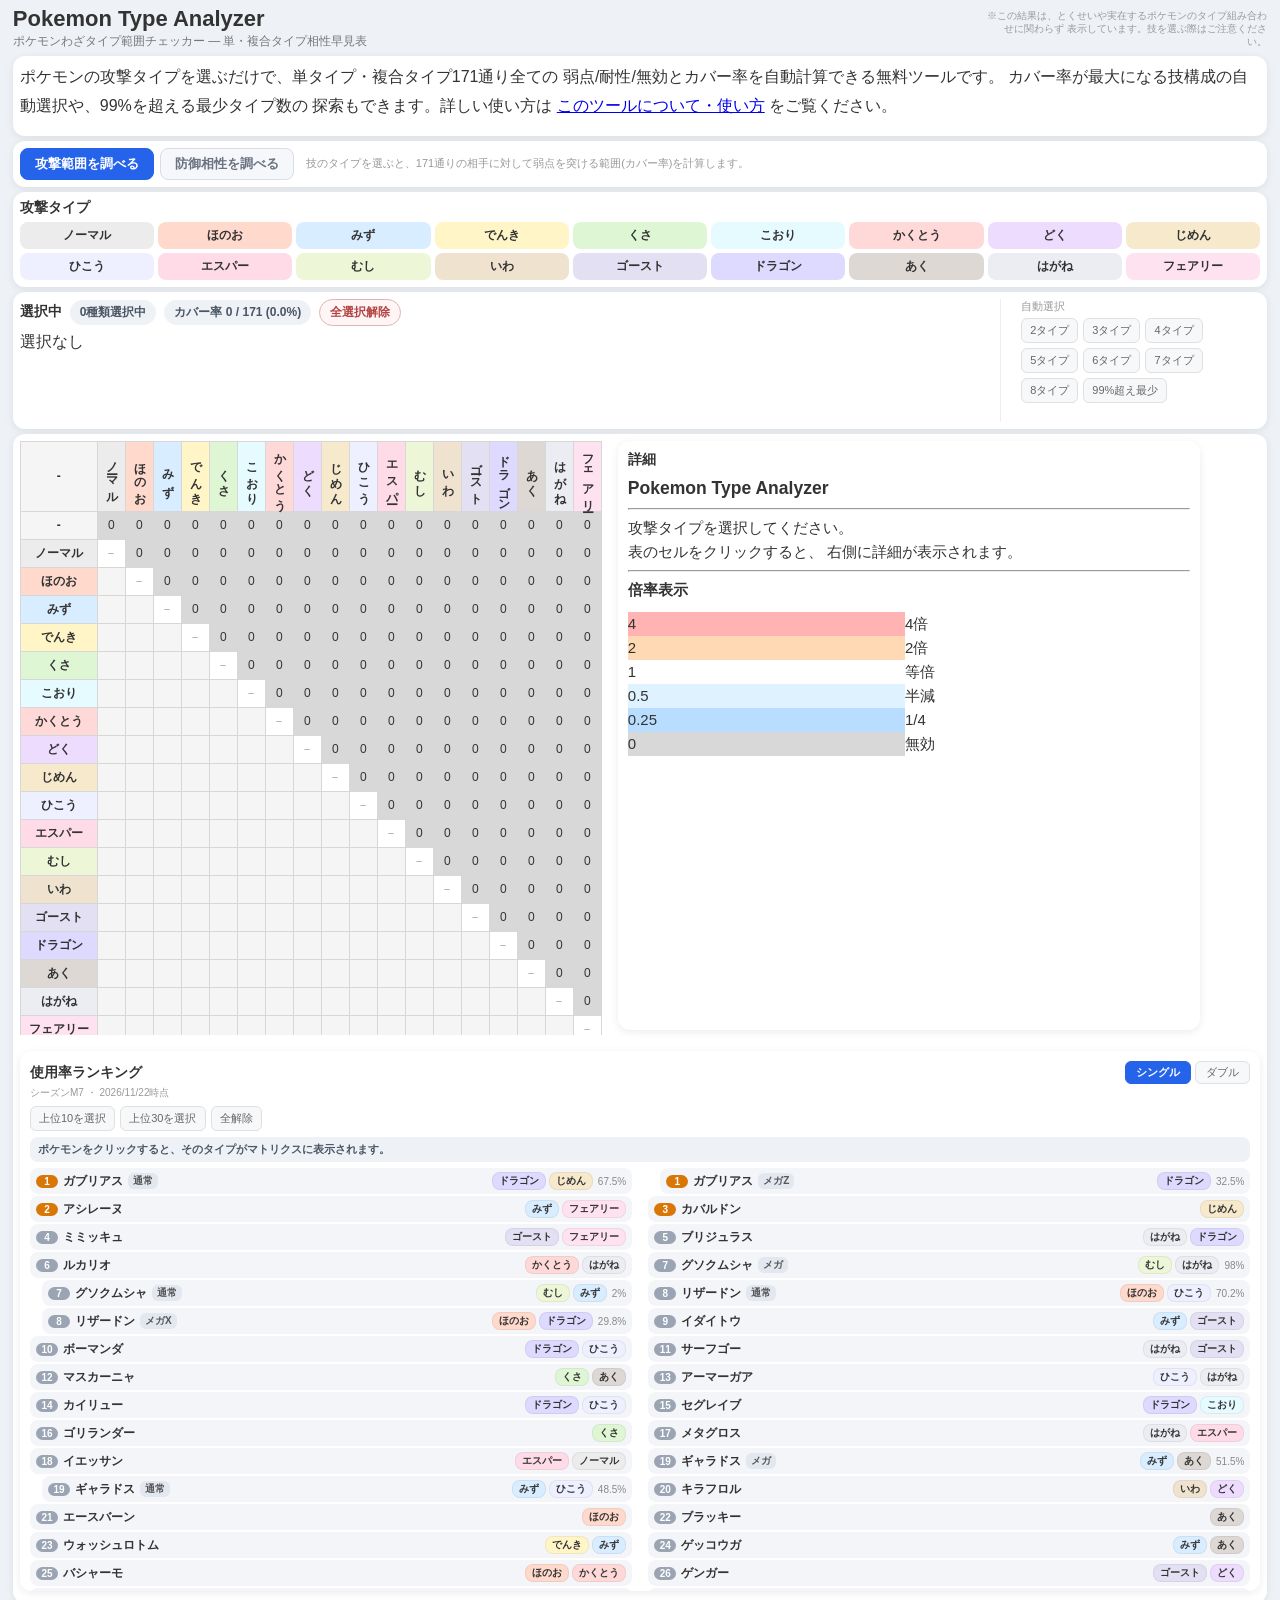
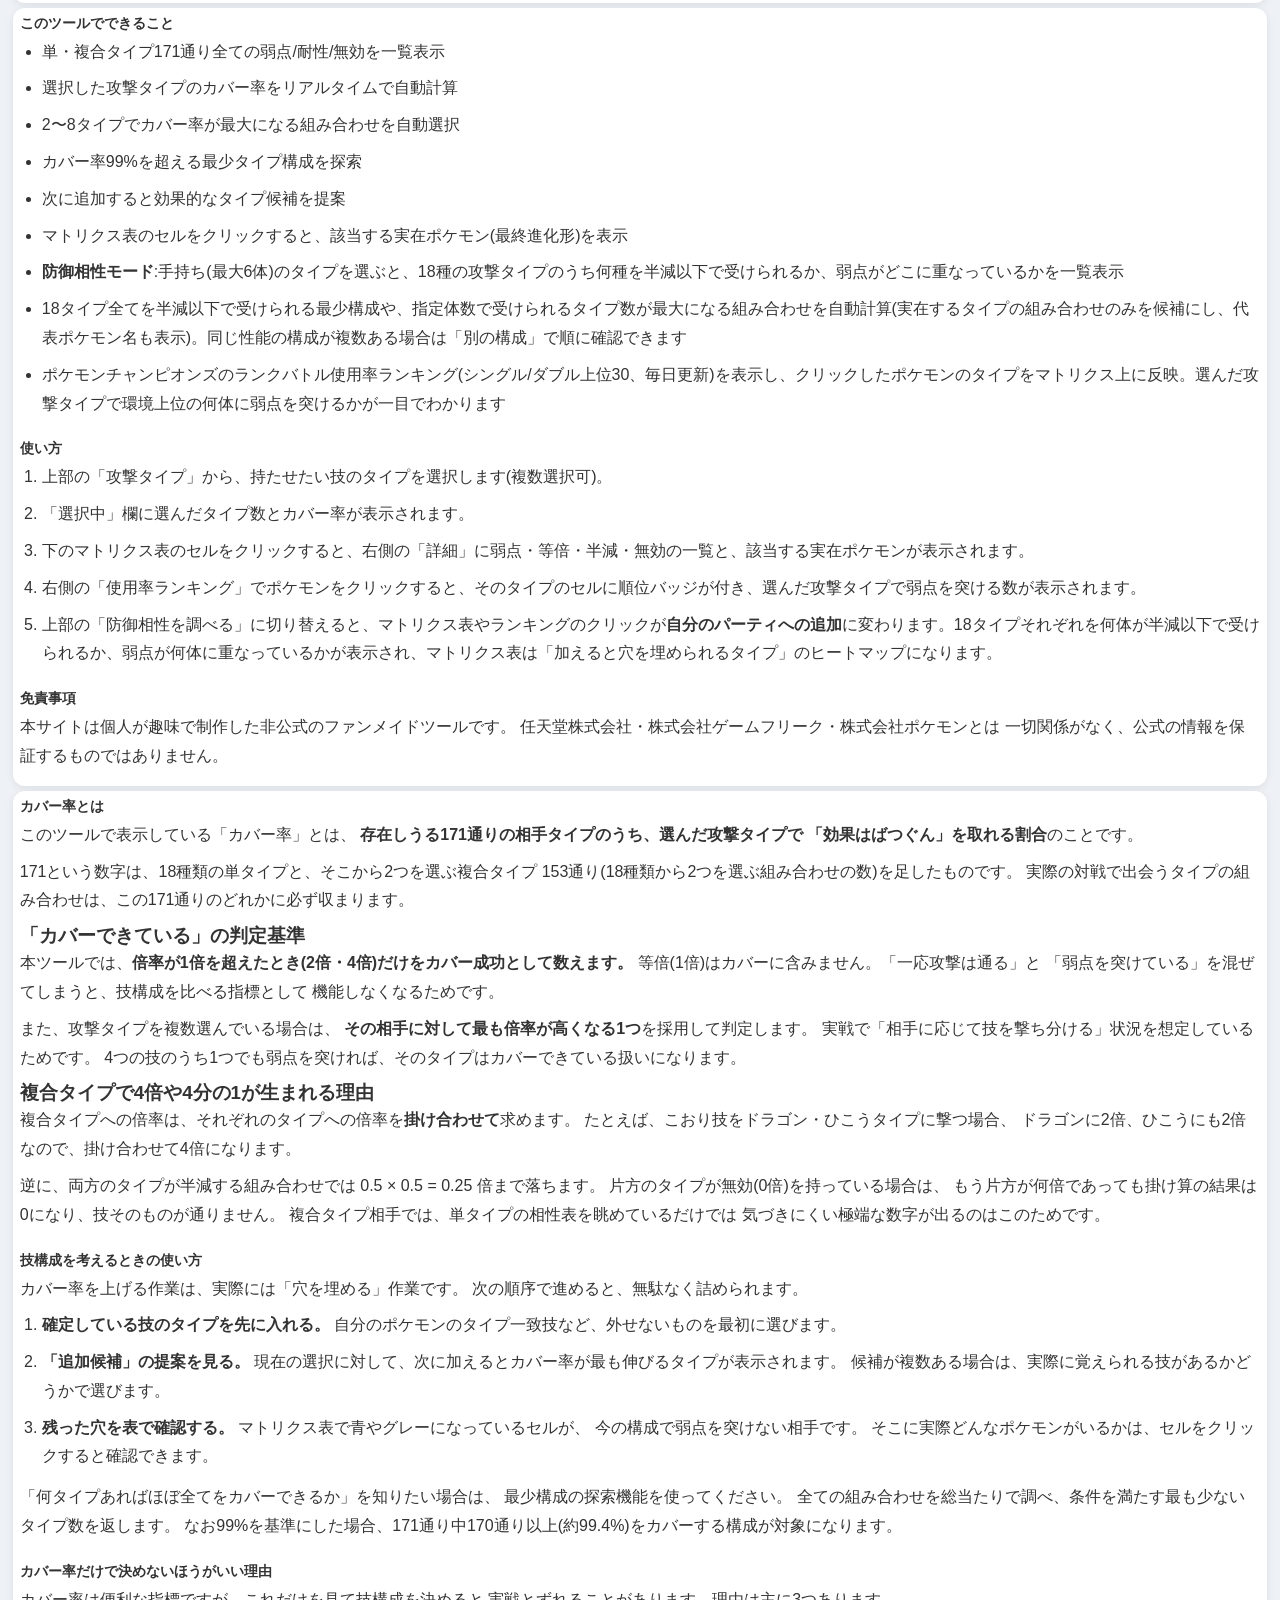
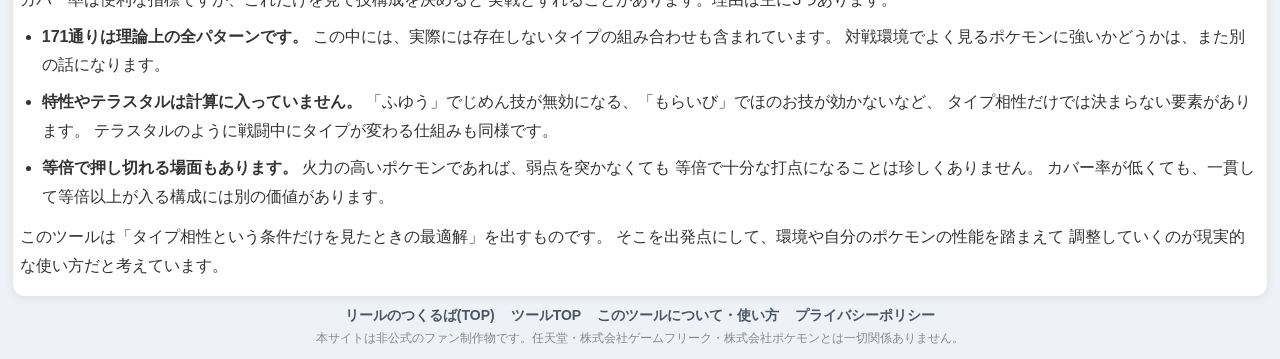
==== commit 89ddb101: "Blank the defensive heat map once nothing is uncovered, and enumerate tied optima The heat map previ" ====
--- a/index.html
+++ b/index.html
@@ -102,6 +102,7 @@
                 <button class="auto-select-button" data-defense-size="5" title="5体で受けられるタイプ数が最大になる組み合わせ">5体</button>
                 <button class="auto-select-button" data-defense-size="6" title="6体で受けられるタイプ数が最大になる組み合わせ">6体</button>
                 <button class="auto-select-button" id="defense-minimum" title="18タイプ全てを半減以下で受けられる最少体数">18タイプ最少</button>
+                <button class="auto-select-button" id="defense-alternative" disabled title="同じ条件で、今とは別の組み合わせを探します">別の構成</button>
             </div>
             <p id="defense-status" class="auto-select-status"></p>
         </div>
@@ -205,7 +206,7 @@
         <li>次に追加すると効果的なタイプ候補を提案</li>
         <li>マトリクス表のセルをクリックすると、該当する実在ポケモン(最終進化形)を表示</li>
         <li><b>防御相性モード</b>:手持ち(最大6体)のタイプを選ぶと、18種の攻撃タイプのうち何種を半減以下で受けられるか、弱点がどこに重なっているかを一覧表示</li>
-        <li>18タイプ全てを半減以下で受けられる最少構成や、指定体数で受けられるタイプ数が最大になる組み合わせを自動計算(実在するタイプの組み合わせのみを候補にし、代表ポケモン名も表示)</li>
+        <li>18タイプ全てを半減以下で受けられる最少構成や、指定体数で受けられるタイプ数が最大になる組み合わせを自動計算(実在するタイプの組み合わせのみを候補にし、代表ポケモン名も表示)。同じ性能の構成が複数ある場合は「別の構成」で順に確認できます</li>
         <li>ポケモンチャンピオンズのランクバトル使用率ランキング(シングル/ダブル上位30、毎日更新)を表示し、クリックしたポケモンのタイプをマトリクス上に反映。選んだ攻撃タイプで環境上位の何体に弱点を突けるかが一目でわかります</li>
     </ul>
 
--- a/style.css
+++ b/style.css
@@ -1,4 +1,4 @@
-body{background:#eef2f7;font-family:'Yu Gothic UI','Meiryo',sans-serif;color:#333;}*{margin:0;padding:0;box-sizing:border-box}.container{width:98%;max-width:1800px;margin:6px auto}header{display:flex;flex-wrap:wrap;justify-content:space-between;align-items:center;gap:8px;margin-bottom:6px}h1{font-size:clamp(16px,3vw,22px)}.site-subtitle{font-size:clamp(10px,1.3vw,12px);color:#777;margin-top:1px}.header-note{font-size:10px;color:#999;max-width:280px;text-align:right;line-height:1.3}.card{background:#fff;margin-bottom:5px;padding:7px;border-radius:12px;box-shadow:0 2px 8px rgba(0,0,0,.08)}h2{font-size:14px;margin-bottom:5px}#type-list{display:grid;grid-template-columns:repeat(9,1fr);gap:4px}.type-button{border:none;border-radius:8px;padding:5px;cursor:pointer;font-weight:bold;transition:.15s;color:#333;font-size:12px}.type-button:hover{transform:scale(1.03)}.type-button.active{outline:3px solid #444}.normal{background:#ececec}.fire{background:#ffd9cc}.water{background:#d8edff}.electric{background:#fff5c7}.grass{background:#dff6d5}.ice{background:#e5fbff}.fighting{background:#ffd8d8}.poison{background:#eedcff}.ground{background:#f7e9cb}.flying{background:#eef0ff}.psychic{background:#ffdbe7}.bug{background:#edf7d7}.rock{background:#efe3cf}.ghost{background:#e4e0f4}.dragon{background:#ddd9ff}.dark{background:#ddd8d4}.steel{background:#ebedf2}.fairy{background:#ffe2ef}#selected-types{min-height:28px;display:flex;flex-wrap:wrap;gap:6px}.selected-chip{color:#333;border-radius:16px;padding:4px 10px;cursor:pointer;transition:.15s;font-weight:bold;font-size:13px}.selected-chip:hover{filter:brightness(0.93)}.selected-header{display:flex;flex-wrap:wrap;align-items:center;gap:8px;margin-bottom:6px}.selected-header h2{margin-bottom:0}.info-badge{background:#eef2f7;color:#4b5563;font-size:12px;font-weight:bold;padding:4px 10px;border-radius:14px;white-space:nowrap}.clear-button{border:1px solid #e0b4b4;border-radius:14px;padding:4px 10px;font-size:12px;font-weight:bold;background:#fff5f5;color:#b34343;cursor:pointer;transition:.15s;white-space:nowrap}.clear-button:hover{background:#ffe8e8}.matrix-wrapper{display:flex;gap:16px;align-items:stretch}#matrix-panel{flex:0 1 auto;overflow:auto;max-height:min(66vh,700px)}#detail-panel{flex:1 1 560px;position:sticky;top:10px;max-height:min(66vh,700px);overflow:auto;padding:10px}#matrix-table{border-collapse:collapse;font-size:clamp(10px,1.2vw,12px);width:max-content}#matrix-table th,#matrix-table td{width:clamp(22px,3.1vw,28px);height:clamp(22px,3.1vw,28px);border:1px solid #d7d7d7;text-align:center;vertical-align:middle;white-space:nowrap}#matrix-table th.col-header{writing-mode:vertical-rl;text-orientation:mixed;height:auto;padding:4px 2px;letter-spacing:1px}#matrix-table th:first-child{width:auto;white-space:nowrap;padding:0 8px}#matrix-table td{cursor:pointer;user-select:none}#matrix-table td:hover{outline:2px solid #4285f4;outline-offset:-2px}#matrix-table .axis-highlight{background-image:linear-gradient(rgba(37,99,235,.11),rgba(37,99,235,.11))}#matrix-table .axis-highlight-header{background-image:linear-gradient(rgba(37,99,235,.3),rgba(37,99,235,.3));font-weight:bold}#matrix-table th{position:sticky;top:0;z-index:2}#matrix-table th:first-child{left:0;z-index:3}#matrix-table td:first-child{position:sticky;left:0;font-weight:bold;z-index:1}.corner-cell{background:#f5f5f5}.multiplier4{background:#ffb3b3}.multiplier2{background:#ffd9b3}.multiplier1{background:#fff}.multiplier05{background:#dff2ff}.multiplier025{background:#b9ddff}.multiplier0{background:#d8d8d8}#detail{line-height:1.6;font-size:15px}#detail h3{margin-bottom:4px}#detail hr{margin:6px 0}.detail-group-title{font-size:13px;color:#777;margin-top:8px;margin-bottom:4px}.detail-grid{display:grid;grid-template-columns:repeat(3,1fr);gap:6px}.detail-cell{border-radius:8px;padding:6px 10px;display:flex;justify-content:space-between;align-items:center;font-size:13px;font-weight:bold;border:1px solid rgba(0,0,0,.06)}.detail-cell .detail-value{font-size:12px}.detail-cell-clickable{cursor:pointer;transition:.15s}.detail-cell-clickable:hover{transform:scale(1.03);filter:brightness(0.96)}.detail-cell.active{outline:3px solid #444;outline-offset:-1px}.detail-hint{font-size:10px;color:#aaa;margin-top:4px}.site-footer{margin-top:5px;padding:6px 0;text-align:center}.site-footer nav{display:flex;flex-wrap:wrap;justify-content:center;gap:16px;margin-bottom:5px}.site-footer nav a{color:#4b5563;text-decoration:none;font-size:14px;font-weight:bold}.site-footer nav a:hover{text-decoration:underline}.footer-note{font-size:12px;color:#888}.page-content h2{margin-top:22px}.page-content h2:first-child{margin-top:0}.page-content p,.page-content li{line-height:1.8;margin-bottom:8px}.page-content ul,.page-content ol{padding-left:22px;margin-bottom:12px}.back-link{display:inline-block;margin-bottom:12px;color:#4b5563;font-weight:bold;text-decoration:none}.back-link:hover{text-decoration:underline}.selected-panel{display:flex;gap:16px;align-items:flex-start;flex-wrap:wrap}.selected-main{flex:1;min-width:220px}.auto-select-panel{flex:0 0 auto;max-width:260px;padding-left:20px;border-left:1px solid #eee}.auto-select-title{font-size:11px;color:#999;margin-bottom:4px}.auto-select-list{display:flex;flex-wrap:wrap;gap:5px}.auto-select-button{border:1px solid #e0e0e0;border-radius:6px;padding:4px 8px;cursor:pointer;font-size:11px;background:#f7f8fa;color:#666;transition:.15s}.auto-select-button:hover{background:#eef0f4;color:#333}.auto-select-status{margin-top:5px;font-size:11px;color:#999;min-height:14px}.pokemon-list{display:flex;flex-wrap:wrap;gap:6px;margin-top:6px}.pokemon-chip{background:#eef2f7;color:#333;font-size:12px;font-weight:bold;padding:4px 10px;border-radius:14px}.pokemon-chip.more{background:transparent;color:#999;font-weight:normal}.external-note{margin-top:8px;font-size:10px;color:#aaa;line-height:1.4}.suggestion-area:empty{display:none}.suggestion-title{font-size:11px;color:#999;margin-top:8px;margin-bottom:4px}.suggestion-list{display:flex;flex-wrap:wrap;gap:6px}.suggestion-chip{border:none;border-radius:14px;padding:4px 10px;cursor:pointer;font-weight:bold;font-size:12px;color:#333;transition:.15s;display:flex;align-items:center;gap:5px}.suggestion-chip:hover{transform:scale(1.04)}.suggestion-percent{font-size:10px;font-weight:normal;color:#555;background:rgba(255,255,255,.6);padding:1px 5px;border-radius:8px}#ranking-panel{flex:1 1 400px;min-width:340px;container-type:inline-size;position:sticky;top:10px;max-height:min(66vh,700px);overflow:auto;padding:10px;font-size:12px}.ranking-header{display:flex;align-items:center;justify-content:space-between;gap:8px;flex-wrap:wrap}.ranking-header h2{margin-bottom:0}.ranking-tabs{display:flex;gap:4px}.ranking-tab{border:1px solid #e0e0e0;border-radius:6px;padding:3px 10px;font-size:11px;background:#f7f8fa;color:#666;cursor:pointer;transition:.15s}.ranking-tab:hover{background:#eef0f4;color:#333}.ranking-tab.active{background:#2563eb;border-color:#2563eb;color:#fff;font-weight:bold}.ranking-meta{font-size:10px;color:#999;margin-top:2px;min-height:12px}.ranking-actions{display:flex;flex-wrap:wrap;gap:5px;margin-top:6px}.ranking-summary{font-size:11px;color:#4b5563;font-weight:bold;background:#eef2f7;border-radius:8px;padding:5px 8px;margin-top:6px;line-height:1.4}.ranking-list{display:flex;flex-direction:column;gap:3px;margin-top:6px}.ranking-item{display:flex;align-items:center;gap:5px;flex-wrap:wrap;width:100%;border:none;border-radius:8px;padding:4px 6px;background:#f3f5f9;color:#333;cursor:pointer;font-family:inherit;font-size:12px;text-align:left;transition:.15s}.ranking-item:hover{background:#e9edf5;transform:scale(1.01)}.ranking-item.active{outline:3px solid #444;background:#fff}.ranking-item-sub{margin-left:12px;width:calc(100% - 12px)}.ranking-no{font-size:10px;font-weight:bold;color:#fff;background:#9aa4b2;border-radius:8px;min-width:22px;text-align:center;padding:1px 4px;flex:0 0 auto}.ranking-no-top{background:#d97706}.ranking-name{font-weight:bold}.ranking-form-name{font-size:10px;font-weight:bold;color:#555;background:#e3e7ef;border-radius:6px;padding:1px 5px}.ranking-types{display:inline-flex;gap:3px;flex-wrap:wrap;margin-left:auto}.ranking-type-chip{font-size:10px;font-weight:bold;color:#333;border-radius:8px;padding:1px 6px;border:1px solid rgba(0,0,0,.06);white-space:nowrap}.ranking-rate{font-size:10px;color:#888;white-space:nowrap;text-align:right}#matrix-table td{position:relative}#matrix-table td.ranking-marked{box-shadow:inset 0 0 0 2px #2563eb}.ranking-mark{position:absolute;top:-1px;right:-1px;font-size:8px;line-height:1;font-weight:bold;color:#fff;background:#2563eb;border-radius:0 0 0 4px;padding:1px 3px;pointer-events:none}.mode-switch-card{display:flex;align-items:center;gap:12px;flex-wrap:wrap}.mode-switch{display:flex;gap:6px}.mode-button{border:1px solid #d9dde5;border-radius:8px;padding:6px 14px;font-size:13px;font-weight:bold;background:#f5f7fa;color:#6b7280;cursor:pointer;font-family:inherit;transition:.15s}.mode-button:hover{background:#eceff5;color:#333}.mode-button.active{background:#2563eb;border-color:#2563eb;color:#fff}.mode-note{font-size:11px;color:#999;flex:1;min-width:220px;line-height:1.5}body.defense-mode #attack-type-section,body.defense-mode #attack-select-section{display:none}body:not(.defense-mode) #defense-section{display:none}.defense-party{display:flex;flex-wrap:wrap;gap:6px;min-height:28px;font-size:12px;color:#999}.defense-member-chip{display:inline-flex;align-items:center;gap:4px;border:1px solid #d9dde5;border-radius:16px;padding:3px 8px;background:#fff;cursor:pointer;font-family:inherit;transition:.15s}.defense-member-chip:hover{background:#fff5f5;border-color:#e0b4b4}.defense-member-no{font-size:10px;font-weight:bold;color:#fff;background:#2563eb;border-radius:8px;min-width:18px;text-align:center;padding:1px 4px}.defense-member-type{font-size:12px;font-weight:bold;color:#333;border-radius:10px;padding:2px 8px}.defense-member-remove{font-size:10px;color:#b34343}.defense-member-example{font-size:10px;color:#888;max-width:110px;overflow:hidden;text-overflow:ellipsis;white-space:nowrap}.defense-member-none{color:#c2410c}#matrix-table td.defense-unreal{opacity:.4}.defense-summary{font-size:12px;font-weight:bold;color:#4b5563;margin-top:8px}.defense-resist{margin-top:4px}.defense-grid{display:grid;grid-template-columns:repeat(6,1fr);gap:5px}.defense-cell-item{display:flex;justify-content:space-between;align-items:center;gap:4px;border-radius:8px;padding:4px 8px;font-size:12px;font-weight:bold;border:1px solid rgba(0,0,0,.06)}.defense-counts{font-size:10px;font-weight:normal;color:#555;background:rgba(255,255,255,.65);border-radius:8px;padding:1px 5px;white-space:nowrap}.defense-safe{box-shadow:inset 3px 0 0 #2563eb}.defense-danger{box-shadow:inset 3px 0 0 #dc2626;background-image:linear-gradient(rgba(220,38,38,.14),rgba(220,38,38,.14))}#matrix-table td.defense-painted{color:#4b5563;font-weight:bold}#matrix-table td.defense-heat-0{background-color:#fafafa;color:#d0d0d0}#matrix-table td.defense-heat-1{background-color:#e4f0ff}#matrix-table td.defense-heat-2{background-color:#bfdcff}#matrix-table td.defense-heat-3{background-color:#8fc1ff}#matrix-table td.defense-heat-4{background-color:#5fa4ff;color:#fff}#matrix-table td.defense-in-party{box-shadow:inset 0 0 0 2px #1d4ed8}.defense-party-no{position:absolute;top:-1px;left:-1px;font-size:8px;line-height:1;font-weight:bold;color:#fff;background:#1d4ed8;border-radius:0 0 4px 0;padding:1px 3px;pointer-events:none}
+body{background:#eef2f7;font-family:'Yu Gothic UI','Meiryo',sans-serif;color:#333;}*{margin:0;padding:0;box-sizing:border-box}.container{width:98%;max-width:1800px;margin:6px auto}header{display:flex;flex-wrap:wrap;justify-content:space-between;align-items:center;gap:8px;margin-bottom:6px}h1{font-size:clamp(16px,3vw,22px)}.site-subtitle{font-size:clamp(10px,1.3vw,12px);color:#777;margin-top:1px}.header-note{font-size:10px;color:#999;max-width:280px;text-align:right;line-height:1.3}.card{background:#fff;margin-bottom:5px;padding:7px;border-radius:12px;box-shadow:0 2px 8px rgba(0,0,0,.08)}h2{font-size:14px;margin-bottom:5px}#type-list{display:grid;grid-template-columns:repeat(9,1fr);gap:4px}.type-button{border:none;border-radius:8px;padding:5px;cursor:pointer;font-weight:bold;transition:.15s;color:#333;font-size:12px}.type-button:hover{transform:scale(1.03)}.type-button.active{outline:3px solid #444}.normal{background:#ececec}.fire{background:#ffd9cc}.water{background:#d8edff}.electric{background:#fff5c7}.grass{background:#dff6d5}.ice{background:#e5fbff}.fighting{background:#ffd8d8}.poison{background:#eedcff}.ground{background:#f7e9cb}.flying{background:#eef0ff}.psychic{background:#ffdbe7}.bug{background:#edf7d7}.rock{background:#efe3cf}.ghost{background:#e4e0f4}.dragon{background:#ddd9ff}.dark{background:#ddd8d4}.steel{background:#ebedf2}.fairy{background:#ffe2ef}#selected-types{min-height:28px;display:flex;flex-wrap:wrap;gap:6px}.selected-chip{color:#333;border-radius:16px;padding:4px 10px;cursor:pointer;transition:.15s;font-weight:bold;font-size:13px}.selected-chip:hover{filter:brightness(0.93)}.selected-header{display:flex;flex-wrap:wrap;align-items:center;gap:8px;margin-bottom:6px}.selected-header h2{margin-bottom:0}.info-badge{background:#eef2f7;color:#4b5563;font-size:12px;font-weight:bold;padding:4px 10px;border-radius:14px;white-space:nowrap}.clear-button{border:1px solid #e0b4b4;border-radius:14px;padding:4px 10px;font-size:12px;font-weight:bold;background:#fff5f5;color:#b34343;cursor:pointer;transition:.15s;white-space:nowrap}.clear-button:hover{background:#ffe8e8}.matrix-wrapper{display:flex;gap:16px;align-items:stretch}#matrix-panel{flex:0 1 auto;overflow:auto;max-height:min(66vh,700px)}#detail-panel{flex:1 1 560px;position:sticky;top:10px;max-height:min(66vh,700px);overflow:auto;padding:10px}#matrix-table{border-collapse:collapse;font-size:clamp(10px,1.2vw,12px);width:max-content}#matrix-table th,#matrix-table td{width:clamp(22px,3.1vw,28px);height:clamp(22px,3.1vw,28px);border:1px solid #d7d7d7;text-align:center;vertical-align:middle;white-space:nowrap}#matrix-table th.col-header{writing-mode:vertical-rl;text-orientation:mixed;height:auto;padding:4px 2px;letter-spacing:1px}#matrix-table th:first-child{width:auto;white-space:nowrap;padding:0 8px}#matrix-table td{cursor:pointer;user-select:none}#matrix-table td:hover{outline:2px solid #4285f4;outline-offset:-2px}#matrix-table .axis-highlight{background-image:linear-gradient(rgba(37,99,235,.11),rgba(37,99,235,.11))}#matrix-table .axis-highlight-header{background-image:linear-gradient(rgba(37,99,235,.3),rgba(37,99,235,.3));font-weight:bold}#matrix-table th{position:sticky;top:0;z-index:2}#matrix-table th:first-child{left:0;z-index:3}#matrix-table td:first-child{position:sticky;left:0;font-weight:bold;z-index:1}.corner-cell{background:#f5f5f5}.multiplier4{background:#ffb3b3}.multiplier2{background:#ffd9b3}.multiplier1{background:#fff}.multiplier05{background:#dff2ff}.multiplier025{background:#b9ddff}.multiplier0{background:#d8d8d8}#detail{line-height:1.6;font-size:15px}#detail h3{margin-bottom:4px}#detail hr{margin:6px 0}.detail-group-title{font-size:13px;color:#777;margin-top:8px;margin-bottom:4px}.detail-grid{display:grid;grid-template-columns:repeat(3,1fr);gap:6px}.detail-cell{border-radius:8px;padding:6px 10px;display:flex;justify-content:space-between;align-items:center;font-size:13px;font-weight:bold;border:1px solid rgba(0,0,0,.06)}.detail-cell .detail-value{font-size:12px}.detail-cell-clickable{cursor:pointer;transition:.15s}.detail-cell-clickable:hover{transform:scale(1.03);filter:brightness(0.96)}.detail-cell.active{outline:3px solid #444;outline-offset:-1px}.detail-hint{font-size:10px;color:#aaa;margin-top:4px}.site-footer{margin-top:5px;padding:6px 0;text-align:center}.site-footer nav{display:flex;flex-wrap:wrap;justify-content:center;gap:16px;margin-bottom:5px}.site-footer nav a{color:#4b5563;text-decoration:none;font-size:14px;font-weight:bold}.site-footer nav a:hover{text-decoration:underline}.footer-note{font-size:12px;color:#888}.page-content h2{margin-top:22px}.page-content h2:first-child{margin-top:0}.page-content p,.page-content li{line-height:1.8;margin-bottom:8px}.page-content ul,.page-content ol{padding-left:22px;margin-bottom:12px}.back-link{display:inline-block;margin-bottom:12px;color:#4b5563;font-weight:bold;text-decoration:none}.back-link:hover{text-decoration:underline}.selected-panel{display:flex;gap:16px;align-items:flex-start;flex-wrap:wrap}.selected-main{flex:1;min-width:220px}.auto-select-panel{flex:0 0 auto;max-width:260px;padding-left:20px;border-left:1px solid #eee}.auto-select-title{font-size:11px;color:#999;margin-bottom:4px}.auto-select-list{display:flex;flex-wrap:wrap;gap:5px}.auto-select-button{border:1px solid #e0e0e0;border-radius:6px;padding:4px 8px;cursor:pointer;font-size:11px;background:#f7f8fa;color:#666;transition:.15s}.auto-select-button:hover{background:#eef0f4;color:#333}.auto-select-button:disabled{opacity:.45;cursor:default;background:#f7f8fa;color:#aaa}.auto-select-button:disabled:hover{background:#f7f8fa;color:#aaa}.auto-select-status{margin-top:5px;font-size:11px;color:#999;min-height:14px}.pokemon-list{display:flex;flex-wrap:wrap;gap:6px;margin-top:6px}.pokemon-chip{background:#eef2f7;color:#333;font-size:12px;font-weight:bold;padding:4px 10px;border-radius:14px}.pokemon-chip.more{background:transparent;color:#999;font-weight:normal}.external-note{margin-top:8px;font-size:10px;color:#aaa;line-height:1.4}.suggestion-area:empty{display:none}.suggestion-title{font-size:11px;color:#999;margin-top:8px;margin-bottom:4px}.suggestion-list{display:flex;flex-wrap:wrap;gap:6px}.suggestion-chip{border:none;border-radius:14px;padding:4px 10px;cursor:pointer;font-weight:bold;font-size:12px;color:#333;transition:.15s;display:flex;align-items:center;gap:5px}.suggestion-chip:hover{transform:scale(1.04)}.suggestion-percent{font-size:10px;font-weight:normal;color:#555;background:rgba(255,255,255,.6);padding:1px 5px;border-radius:8px}#ranking-panel{flex:1 1 400px;min-width:340px;container-type:inline-size;position:sticky;top:10px;max-height:min(66vh,700px);overflow:auto;padding:10px;font-size:12px}.ranking-header{display:flex;align-items:center;justify-content:space-between;gap:8px;flex-wrap:wrap}.ranking-header h2{margin-bottom:0}.ranking-tabs{display:flex;gap:4px}.ranking-tab{border:1px solid #e0e0e0;border-radius:6px;padding:3px 10px;font-size:11px;background:#f7f8fa;color:#666;cursor:pointer;transition:.15s}.ranking-tab:hover{background:#eef0f4;color:#333}.ranking-tab.active{background:#2563eb;border-color:#2563eb;color:#fff;font-weight:bold}.ranking-meta{font-size:10px;color:#999;margin-top:2px;min-height:12px}.ranking-actions{display:flex;flex-wrap:wrap;gap:5px;margin-top:6px}.ranking-summary{font-size:11px;color:#4b5563;font-weight:bold;background:#eef2f7;border-radius:8px;padding:5px 8px;margin-top:6px;line-height:1.4}.ranking-list{display:flex;flex-direction:column;gap:3px;margin-top:6px}.ranking-item{display:flex;align-items:center;gap:5px;flex-wrap:wrap;width:100%;border:none;border-radius:8px;padding:4px 6px;background:#f3f5f9;color:#333;cursor:pointer;font-family:inherit;font-size:12px;text-align:left;transition:.15s}.ranking-item:hover{background:#e9edf5;transform:scale(1.01)}.ranking-item.active{outline:3px solid #444;background:#fff}.ranking-item-sub{margin-left:12px;width:calc(100% - 12px)}.ranking-no{font-size:10px;font-weight:bold;color:#fff;background:#9aa4b2;border-radius:8px;min-width:22px;text-align:center;padding:1px 4px;flex:0 0 auto}.ranking-no-top{background:#d97706}.ranking-name{font-weight:bold}.ranking-form-name{font-size:10px;font-weight:bold;color:#555;background:#e3e7ef;border-radius:6px;padding:1px 5px}.ranking-types{display:inline-flex;gap:3px;flex-wrap:wrap;margin-left:auto}.ranking-type-chip{font-size:10px;font-weight:bold;color:#333;border-radius:8px;padding:1px 6px;border:1px solid rgba(0,0,0,.06);white-space:nowrap}.ranking-rate{font-size:10px;color:#888;white-space:nowrap;text-align:right}#matrix-table td{position:relative}#matrix-table td.ranking-marked{box-shadow:inset 0 0 0 2px #2563eb}.ranking-mark{position:absolute;top:-1px;right:-1px;font-size:8px;line-height:1;font-weight:bold;color:#fff;background:#2563eb;border-radius:0 0 0 4px;padding:1px 3px;pointer-events:none}.mode-switch-card{display:flex;align-items:center;gap:12px;flex-wrap:wrap}.mode-switch{display:flex;gap:6px}.mode-button{border:1px solid #d9dde5;border-radius:8px;padding:6px 14px;font-size:13px;font-weight:bold;background:#f5f7fa;color:#6b7280;cursor:pointer;font-family:inherit;transition:.15s}.mode-button:hover{background:#eceff5;color:#333}.mode-button.active{background:#2563eb;border-color:#2563eb;color:#fff}.mode-note{font-size:11px;color:#999;flex:1;min-width:220px;line-height:1.5}body.defense-mode #attack-type-section,body.defense-mode #attack-select-section{display:none}body:not(.defense-mode) #defense-section{display:none}.defense-party{display:flex;flex-wrap:wrap;gap:6px;min-height:28px;font-size:12px;color:#999}.defense-member-chip{display:inline-flex;align-items:center;gap:4px;border:1px solid #d9dde5;border-radius:16px;padding:3px 8px;background:#fff;cursor:pointer;font-family:inherit;transition:.15s}.defense-member-chip:hover{background:#fff5f5;border-color:#e0b4b4}.defense-member-no{font-size:10px;font-weight:bold;color:#fff;background:#2563eb;border-radius:8px;min-width:18px;text-align:center;padding:1px 4px}.defense-member-type{font-size:12px;font-weight:bold;color:#333;border-radius:10px;padding:2px 8px}.defense-member-remove{font-size:10px;color:#b34343}.defense-member-example{font-size:10px;color:#888;max-width:110px;overflow:hidden;text-overflow:ellipsis;white-space:nowrap}.defense-member-none{color:#c2410c}#matrix-table td.defense-unreal{opacity:.4}.defense-summary{font-size:12px;font-weight:bold;color:#4b5563;margin-top:8px}.defense-resist{margin-top:4px}.defense-grid{display:grid;grid-template-columns:repeat(6,1fr);gap:5px}.defense-cell-item{display:flex;justify-content:space-between;align-items:center;gap:4px;border-radius:8px;padding:4px 8px;font-size:12px;font-weight:bold;border:1px solid rgba(0,0,0,.06)}.defense-counts{font-size:10px;font-weight:normal;color:#555;background:rgba(255,255,255,.65);border-radius:8px;padding:1px 5px;white-space:nowrap}.defense-safe{box-shadow:inset 3px 0 0 #2563eb}.defense-danger{box-shadow:inset 3px 0 0 #dc2626;background-image:linear-gradient(rgba(220,38,38,.14),rgba(220,38,38,.14))}#matrix-table td.defense-painted{color:#4b5563;font-weight:bold}#matrix-table td.defense-heat-0{background-color:#fafafa;color:#d0d0d0}#matrix-table td.defense-heat-1{background-color:#e4f0ff}#matrix-table td.defense-heat-2{background-color:#bfdcff}#matrix-table td.defense-heat-3{background-color:#8fc1ff}#matrix-table td.defense-heat-4{background-color:#5fa4ff;color:#fff}#matrix-table td.defense-in-party{box-shadow:inset 0 0 0 2px #1d4ed8}.defense-party-no{position:absolute;top:-1px;left:-1px;font-size:8px;line-height:1;font-weight:bold;color:#fff;background:#1d4ed8;border-radius:0 0 4px 0;padding:1px 3px;pointer-events:none}
 @container (min-width:540px){
 .ranking-list{display:grid;grid-template-columns:1fr 1fr;gap:3px 10px}
 }
